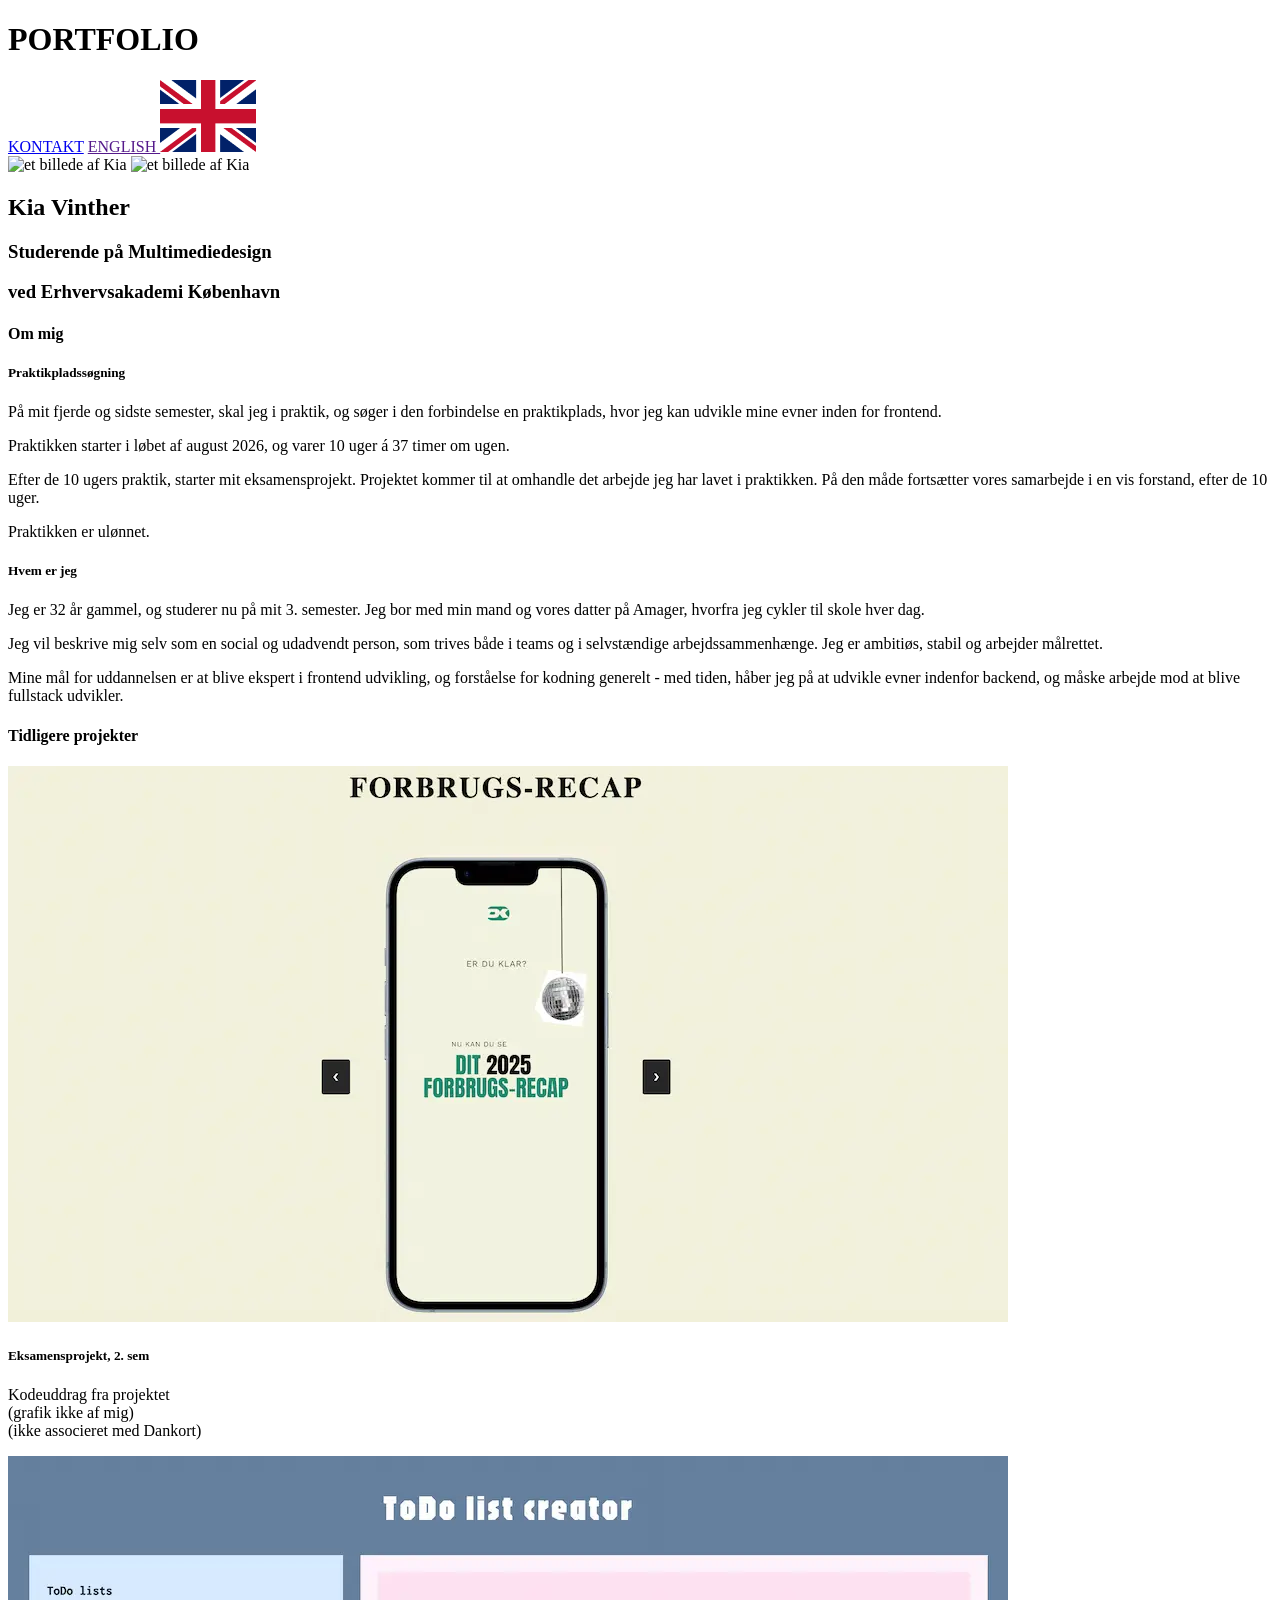
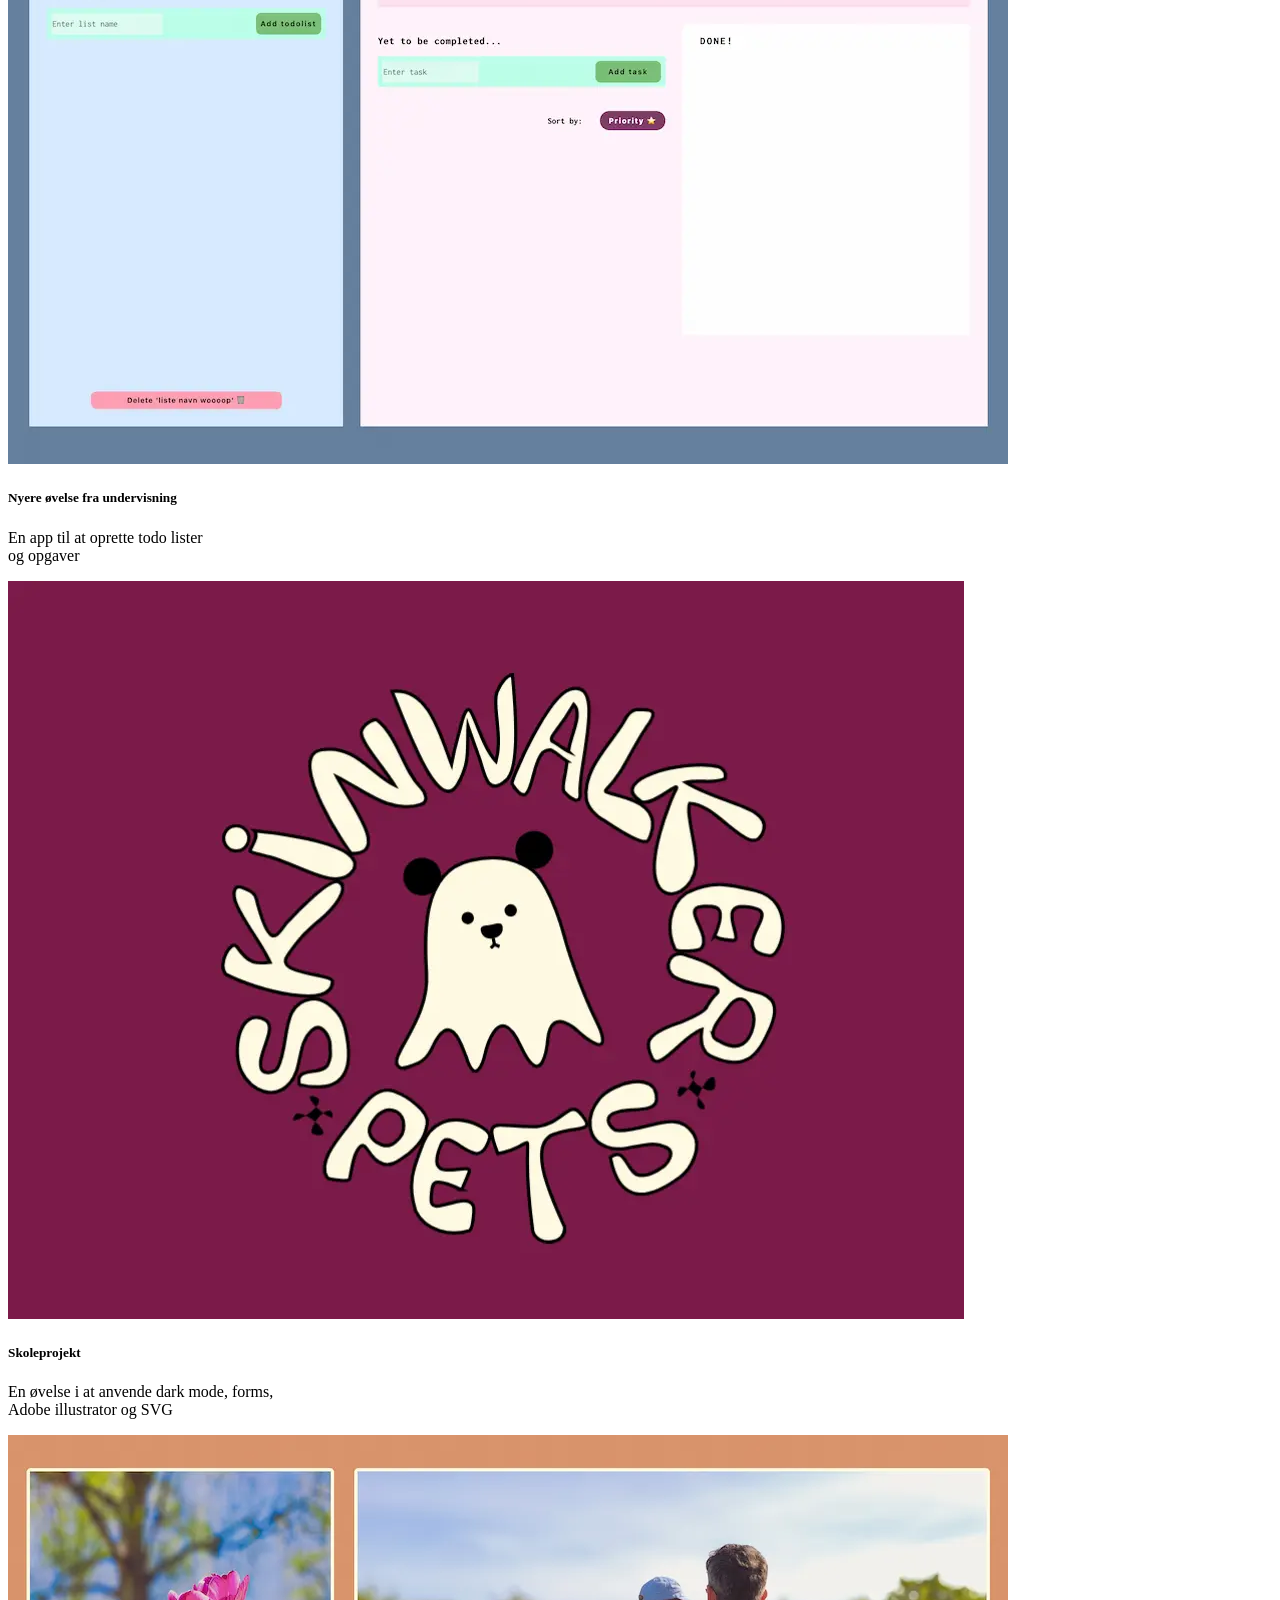
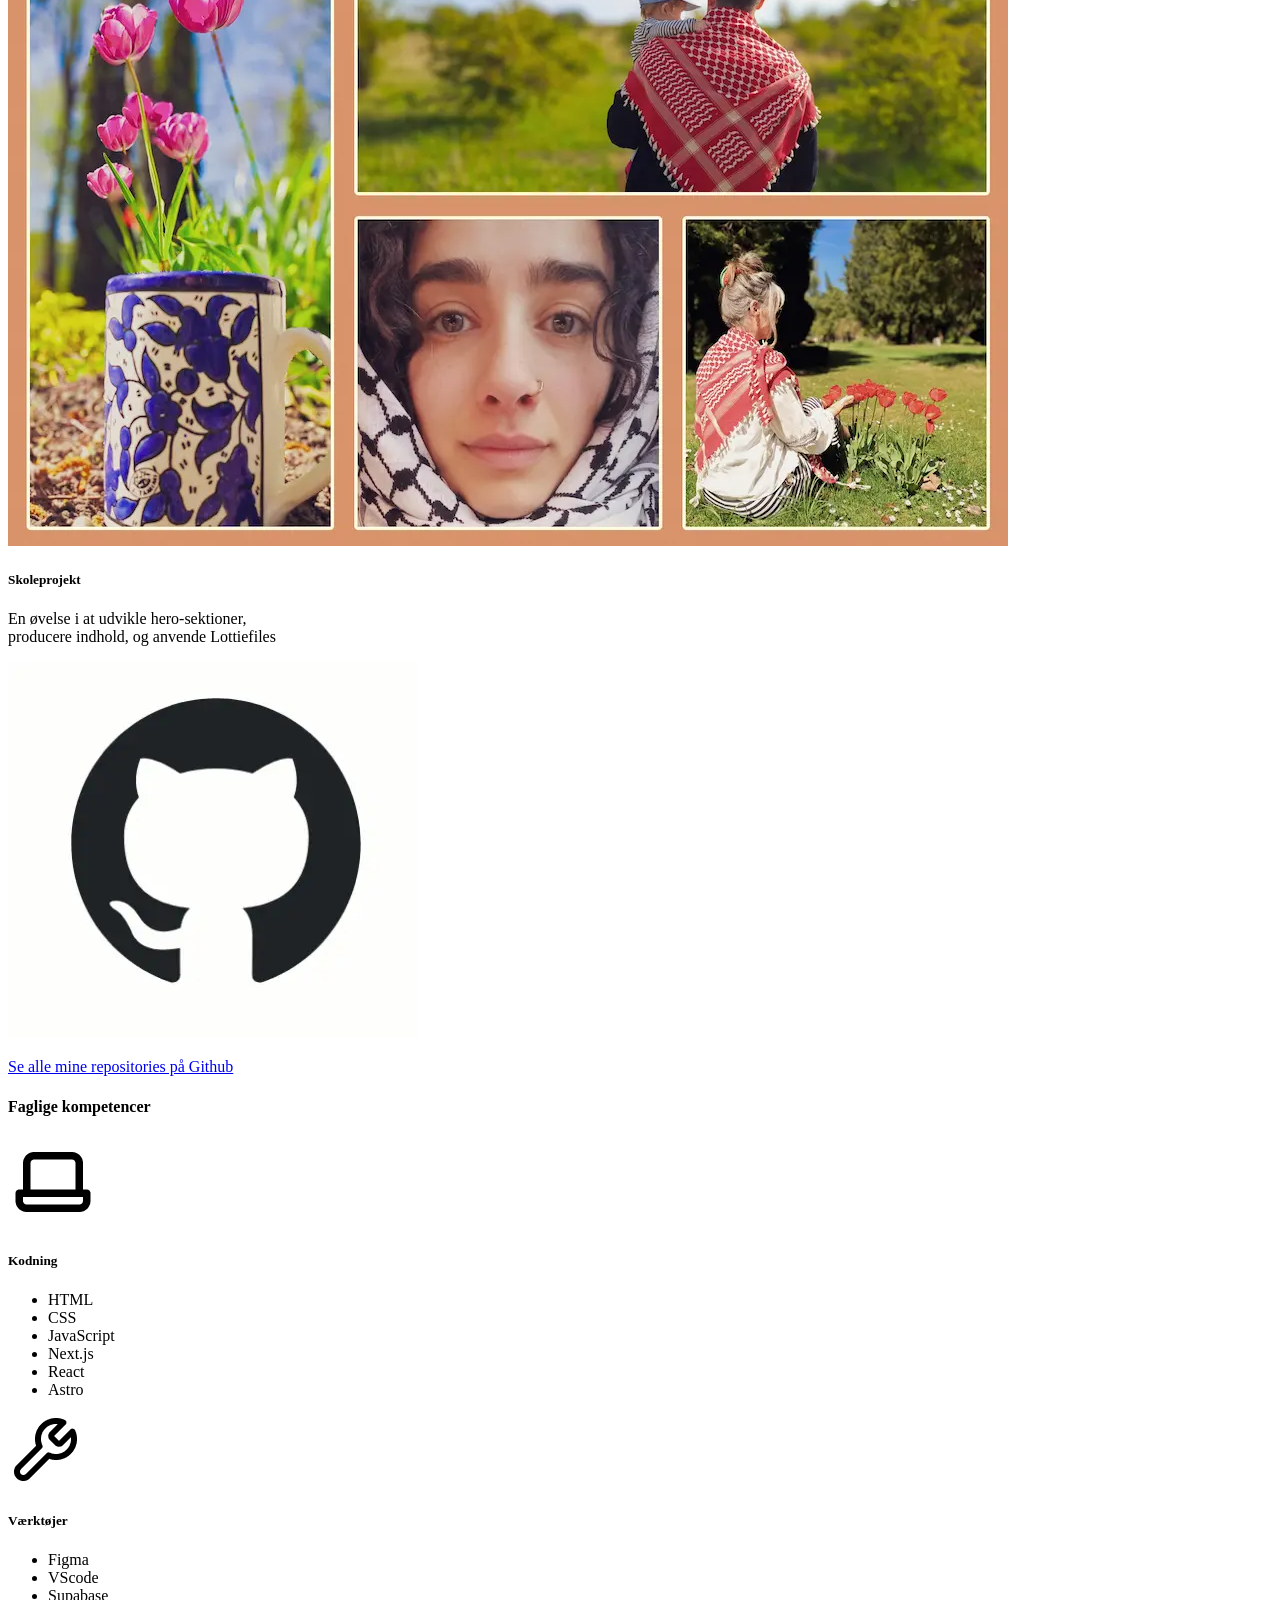
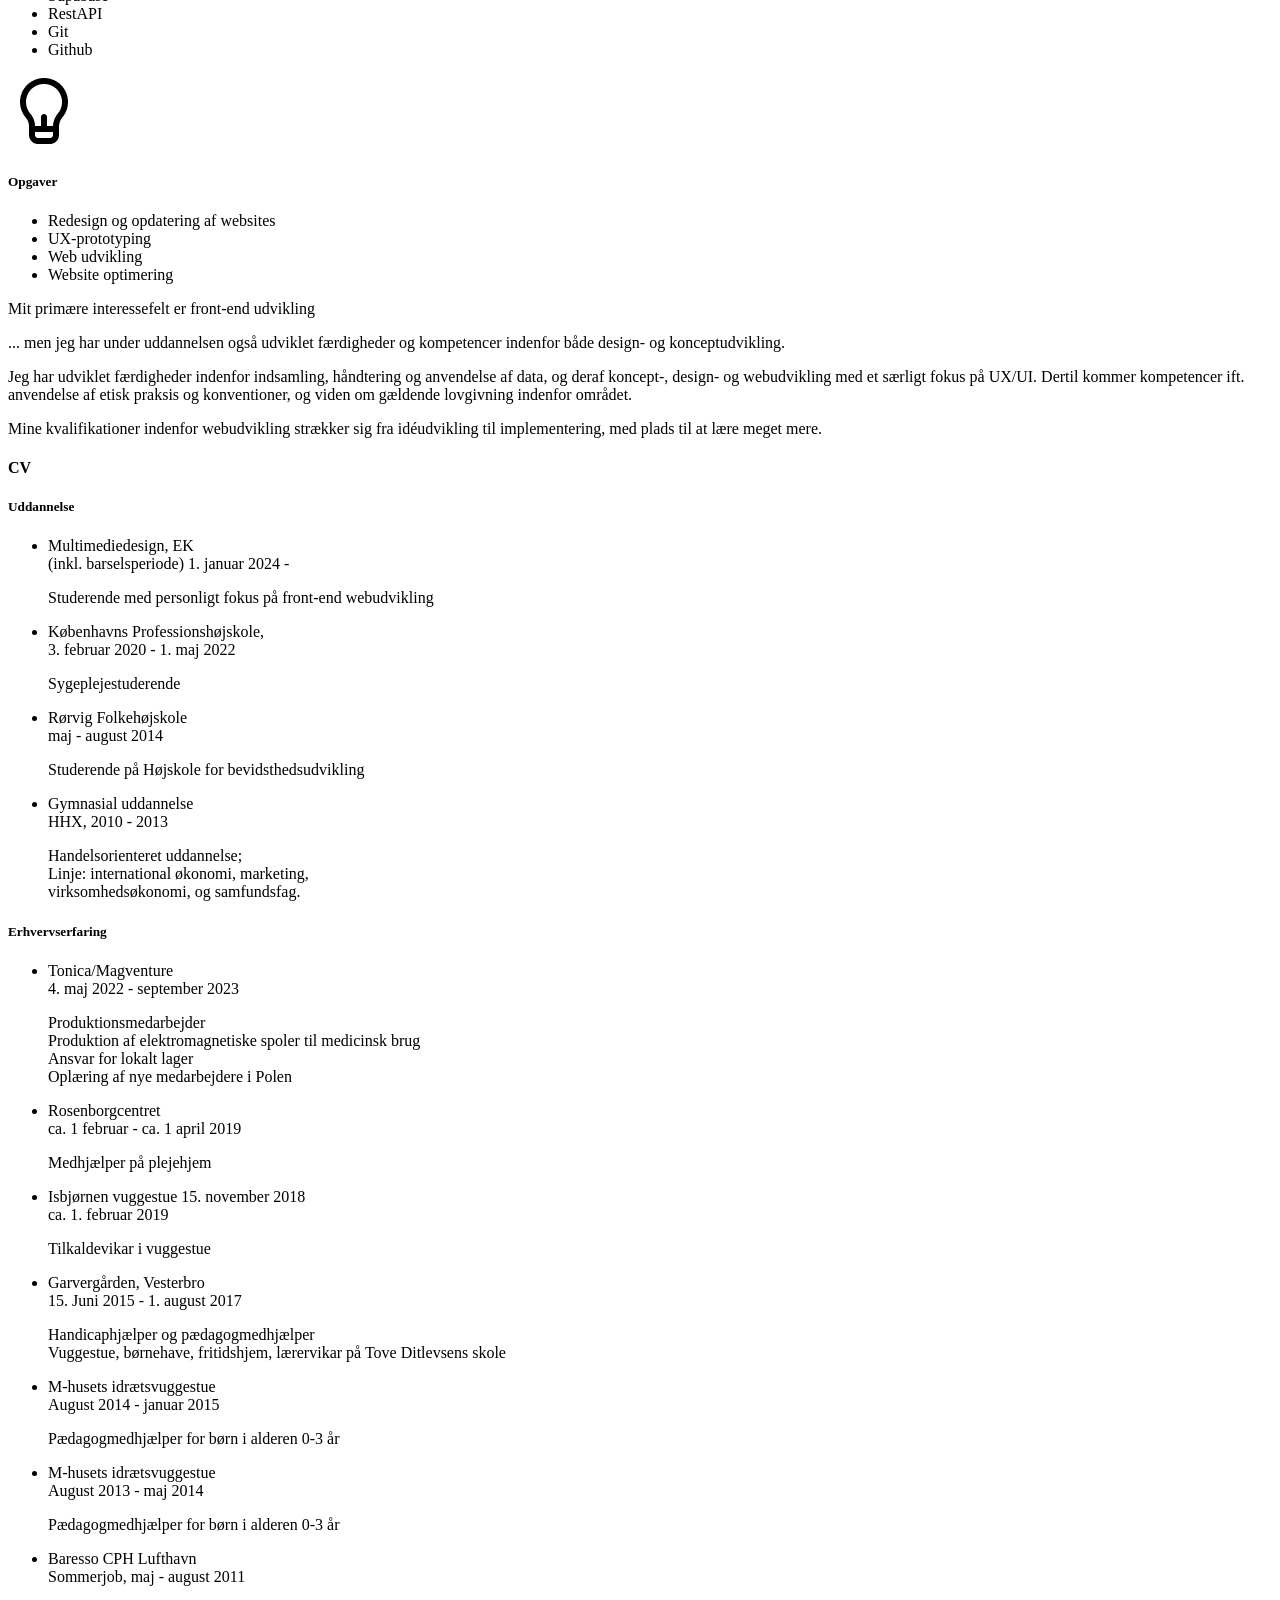
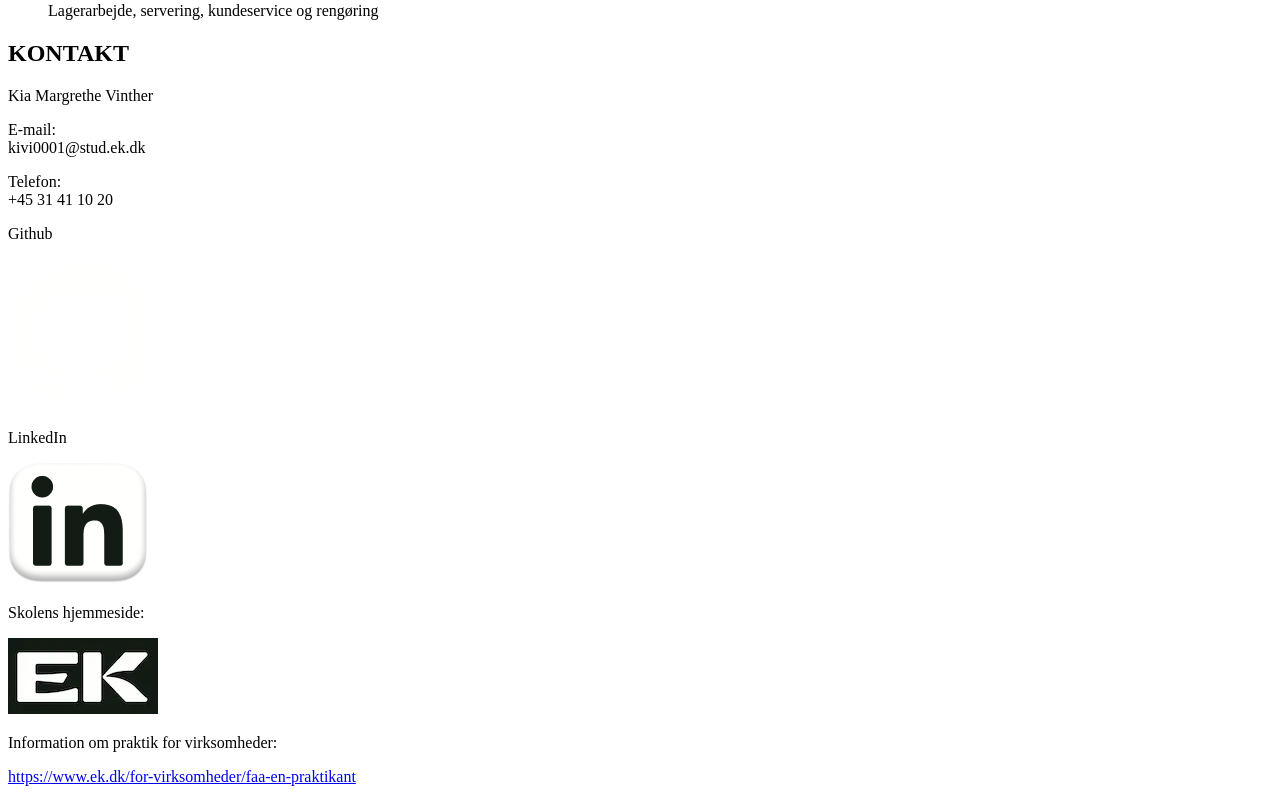
==== index.html @ b14cec34 "fonts and images" ====
<!doctype html>
<html lang="en">
  <head>
    <meta charset="UTF-8" />
    <meta name="viewport" content="width=device-width, initial-scale=1.0" />
    <link rel="stylesheet" href="main.css" />
    <meta name="robots" content="noindex" />
    <title>Portfolio</title>
  </head>
  <body>
    <header>
      <div class="headline-div">
        <h1>PORTFOLIO</h1>
      </div>
      <div class="contact-button-div">
        <a href="footer">KONTAKT</a>
        <a href=""
          >ENGLISH
          <img
            src="imgs/english-flag.png"
            alt="et billede af det britiske flag"
        /></a>
      </div>
    </header>
    <main>
      <section class="hero-section">
        <div class="portrait-imgs">
          <img src="" alt="et billede af Kia" />
          <img src="" alt="et billede af Kia" />
        </div>
        <h2>Kia Vinther</h2>
        <h3 class="first-line">Studerende på Multimediedesign</h3>
        <h3 class="second-line">ved Erhvervsakademi København</h3>
      </section>
      <section class="about-me-section">
        <h4>Om mig</h4>
        <div class="searching-intership-div">
          <h5>Praktikpladssøgning</h5>
          <p>
            På mit fjerde og sidste semester, skal jeg i praktik, og søger i den
            forbindelse en praktikplads, hvor jeg kan udvikle mine evner inden
            for frontend.
          </p>
          <p>
            Praktikken starter i løbet af august 2026, og varer 10 uger á 37
            timer om ugen.
          </p>
          <p>
            Efter de 10 ugers praktik, starter mit eksamensprojekt. Projektet
            kommer til at omhandle det arbejde jeg har lavet i praktikken. På
            den måde fortsætter vores samarbejde i en vis forstand, efter de 10
            uger.
          </p>
          <p>Praktikken er ulønnet.</p>
        </div>
        <div class="who-am-i-div">
          <h5>Hvem er jeg</h5>
          <p>
            Jeg er 32 år gammel, og studerer nu på mit 3. semester. Jeg bor med
            min mand og vores datter på Amager, hvorfra jeg cykler til skole
            hver dag.
          </p>
          <p>
            Jeg vil beskrive mig selv som en social og udadvendt person, som
            trives både i teams og i selvstændige arbejdssammenhænge. Jeg er
            ambitiøs, stabil og arbejder målrettet.
          </p>
          <p>
            Mine mål for uddannelsen er at blive ekspert i frontend udvikling,
            og forståelse for kodning generelt - med tiden, håber jeg på at
            udvikle evner indenfor backend, og måske arbejde mod at blive
            fullstack udvikler.
          </p>
        </div>
      </section>
      <section class="previous-work-section">
        <h4>Tidligere projekter</h4>
        <div>
          <a href="https://codepen.io/kimahivi/details/RNGwWvV">
            <img
              src="imgs/recap.webp"
              alt="et billede fra et udsnit af hjemmeside/projekt, som forestiller en telefon med grafisk indhold i."
            />
          </a>
          <h5>Eksamensprojekt, 2. sem</h5>
          <p>
            Kodeuddrag fra projektet <br />(grafik ikke af mig) <br />(ikke
            associeret med Dankort)
          </p>
        </div>
        <div>
          <a href="https://kivi0001.github.io/todo_app_kia/">
            <img
              src="imgs/todo.webp"
              alt="et billede fra et udsnit af hjemmeside/projekt, af en todoliste app."
            />
          </a>
          <h5>Nyere øvelse fra undervisning</h5>
          <p>En app til at oprette todo lister <br />og opgaver</p>
        </div>
        <div>
          <a href="https://zingy-selkie-bb1a97.netlify.app/">
            <img
              src="imgs/skinwalker.webp"
              alt="et billede fra et udsnit af hjemmeside/projekt, af et logo med et spøgelse, og teksten: skinwalker pets."
            />
          </a>
          <h5>Skoleprojekt</h5>
          <p>
            En øvelse i at anvende dark mode, forms, <br />Adobe illustrator og
            SVG
          </p>
        </div>
        <div>
          <a href="https://joyful-beijinho-b82fd0.netlify.app/">
            <img
              src="imgs/palestine.webp"
              alt="et billede fra et udsnit af hjemmeside/projekt, som forestiller fire forskellige billeder af mennesker og natur."
            />
          </a>
          <h5>Skoleprojekt</h5>
          <p>
            En øvelse i at udvikle hero-sektioner, <br />producere indhold, og
            anvende Lottiefiles
          </p>
        </div>
        <div class="view-github-div">
          <a href="https://github.com/kivi0001?tab=repositories">
            <img src="imgs/github-for-light-bg.webp" alt="github logo" />
          </a>
          <a href="https://github.com/kivi0001?tab=repositories">
            <p>Se alle mine repositories på Github</p>
          </a>
        </div>
      </section>
      <section class="professional-skills-section">
        <h4>Faglige kompetencer</h4>
        <div class="competencies-div">
          <div class="coding-div">
            <div class="prof-skills-headlines-divs">
              <img
                src="imgs/laptop.png"
                alt="et ikon som forestiller en bærbar computer."
              />
              <h5>Kodning</h5>
            </div>
            <ul class="coding-ul">
              <li>HTML</li>
              <li>CSS</li>
              <li>JavaScript</li>
              <li>Next.js</li>
              <li>React</li>
              <li>Astro</li>
            </ul>
          </div>
          <div class="tools-div">
            <div class="prof-skills-headlines-divs">
              <img
                src="imgs/tool.png"
                alt="et ikon som forestiller en svensknøgle."
              />
              <h5>Værktøjer</h5>
            </div>
            <ul class="tools-ul">
              <li>Figma</li>
              <li>VScode</li>
              <li>Supabase</li>
              <li>RestAPI</li>
              <li>Git</li>
              <li>Github</li>
            </ul>
          </div>
          <div class="tasks-div">
            <div class="prof-skills-headlines-divs">
              <img
                src="imgs/tasks_lightbulb.png"
                alt="et ikon som forestiller en elpære."
              />
              <h5>Opgaver</h5>
            </div>
            <ul class="tasks-ul">
              <li>Redesign og opdatering af websites</li>
              <li>UX-prototyping</li>
              <li>Web udvikling</li>
              <li>Website optimering</li>
            </ul>
          </div>
        </div>
        <div class="my-field-of-interest-div">
          <p class="first-line-p">
            Mit primære interessefelt er front-end udvikling
          </p>
          <p>
            ... men jeg har under uddannelsen også udviklet færdigheder og
            kompetencer indenfor både design- og konceptudvikling.
          </p>
          <p>
            Jeg har udviklet færdigheder indenfor indsamling, håndtering og
            anvendelse af data, og deraf koncept-, design- og webudvikling med
            et særligt fokus på UX/UI. Dertil kommer kompetencer ift. anvendelse
            af etisk praksis og konventioner, og viden om gældende lovgivning
            indenfor området.
          </p>
          <p>
            Mine kvalifikationer indenfor webudvikling strækker sig fra
            idéudvikling til implementering, med plads til at lære meget mere.
          </p>
        </div>
      </section>
      <section class="resume-section">
        <h4>CV</h4>
        <div class="education-div">
          <h5>Uddannelse</h5>
          <ul>
            <li>
              <p>
                Multimediedesign, EK <br />(inkl. barselsperiode) 1. januar 2024
                -
              </p>
              <p>Studerende med personligt fokus på front-end webudvikling</p>
            </li>
            <li>
              <p>
                Københavns Professionshøjskole, <br />3. februar 2020 - 1. maj
                2022
              </p>
              <p>Sygeplejestuderende</p>
            </li>
            <li>
              <p>Rørvig Folkehøjskole <br />maj - august 2014</p>
              <p>Studerende på Højskole for bevidsthedsudvikling</p>
            </li>
            <li>
              <p>Gymnasial uddannelse <br />HHX, 2010 - 2013</p>
              <p>
                Handelsorienteret uddannelse; <br />Linje: international
                økonomi, marketing, <br />virksomhedsøkonomi, og samfundsfag.
              </p>
            </li>
          </ul>
        </div>
        <div class="work-experience-div">
          <h5>Erhvervserfaring</h5>
          <ul>
            <li>
              <p>Tonica/Magventure <br />4. maj 2022 - september 2023</p>
              <p>
                Produktionsmedarbejder <br />Produktion af elektromagnetiske
                spoler til medicinsk brug <br />Ansvar for lokalt lager
                <br />Oplæring af nye medarbejdere i Polen
              </p>
            </li>
            <li>
              <p>Rosenborgcentret <br />ca. 1 februar - ca. 1 april 2019</p>
              <p>Medhjælper på plejehjem</p>
            </li>
            <li>
              <p>
                Isbjørnen vuggestue 15. november 2018 <br />ca. 1. februar 2019
              </p>
              <p>Tilkaldevikar i vuggestue</p>
            </li>
            <li>
              <p>
                Garvergården, Vesterbro <br />15. Juni 2015 - 1. august 2017
              </p>
              <p>
                Handicaphjælper og pædagogmedhjælper <br />Vuggestue, børnehave,
                fritidshjem, lærervikar på Tove Ditlevsens skole
              </p>
            </li>
            <li>
              <p>M-husets idrætsvuggestue <br />August 2014 - januar 2015</p>
              <p>Pædagogmedhjælper for børn i alderen 0-3 år</p>
            </li>
            <li>
              <p>M-husets idrætsvuggestue <br />August 2013 - maj 2014</p>
              <p>Pædagogmedhjælper for børn i alderen 0-3 år</p>
            </li>
            <li>
              <p>Baresso CPH Lufthavn <br />Sommerjob, maj - august 2011</p>
              <p>Lagerarbejde, servering, kundeservice og rengøring</p>
            </li>
          </ul>
        </div>
      </section>
    </main>
    <footer>
      <section class="footer-contact-section">
        <h1>KONTAKT</h1>
        <div class="personal-contact-info-div">
          <p>Kia Margrethe Vinther</p>
          <p>E-mail: <br />kivi0001@stud.ek.dk</p>
          <p>Telefon: <br />+45 31 41 10 20</p>
        </div>
        <div class="links-git-linkedin-div">
          <div class="github-footer-div">
            <p>Github</p>
            <a href="https://github.com/kivi0001?tab=repositories">
              <img src="imgs/github-for-dark-bg.png" alt="Et github ikon." />
            </a>
          </div>
          <div class="linkedin-footer-div">
            <p>LinkedIn</p>
            <a href="https://www.linkedin.com/in/kia-vinther-4b3834bb/">
              <img src="imgs/linked-in-icon.png" alt="Et linkedin ikon." />
            </a>
          </div>
        </div>
      </section>
      <div class="school-info-div">
        <div class="school-website-div">
          <p>Skolens hjemmeside:</p>
          <a href="https://www.ek.dk/">
            <img
              src="imgs/ek-logo.webp"
              alt="et logo fra Københavns Erhvervsakademi."
            />
          </a>
        </div>
        <div class="internship-link-div">
          <p>Information om praktik for virksomheder:</p>
          <a href="https://www.ek.dk/for-virksomheder/faa-en-praktikant"
            >https://www.ek.dk/for-virksomheder/faa-en-praktikant</a
          >
        </div>
      </div>
    </footer>
  </body>
</html>
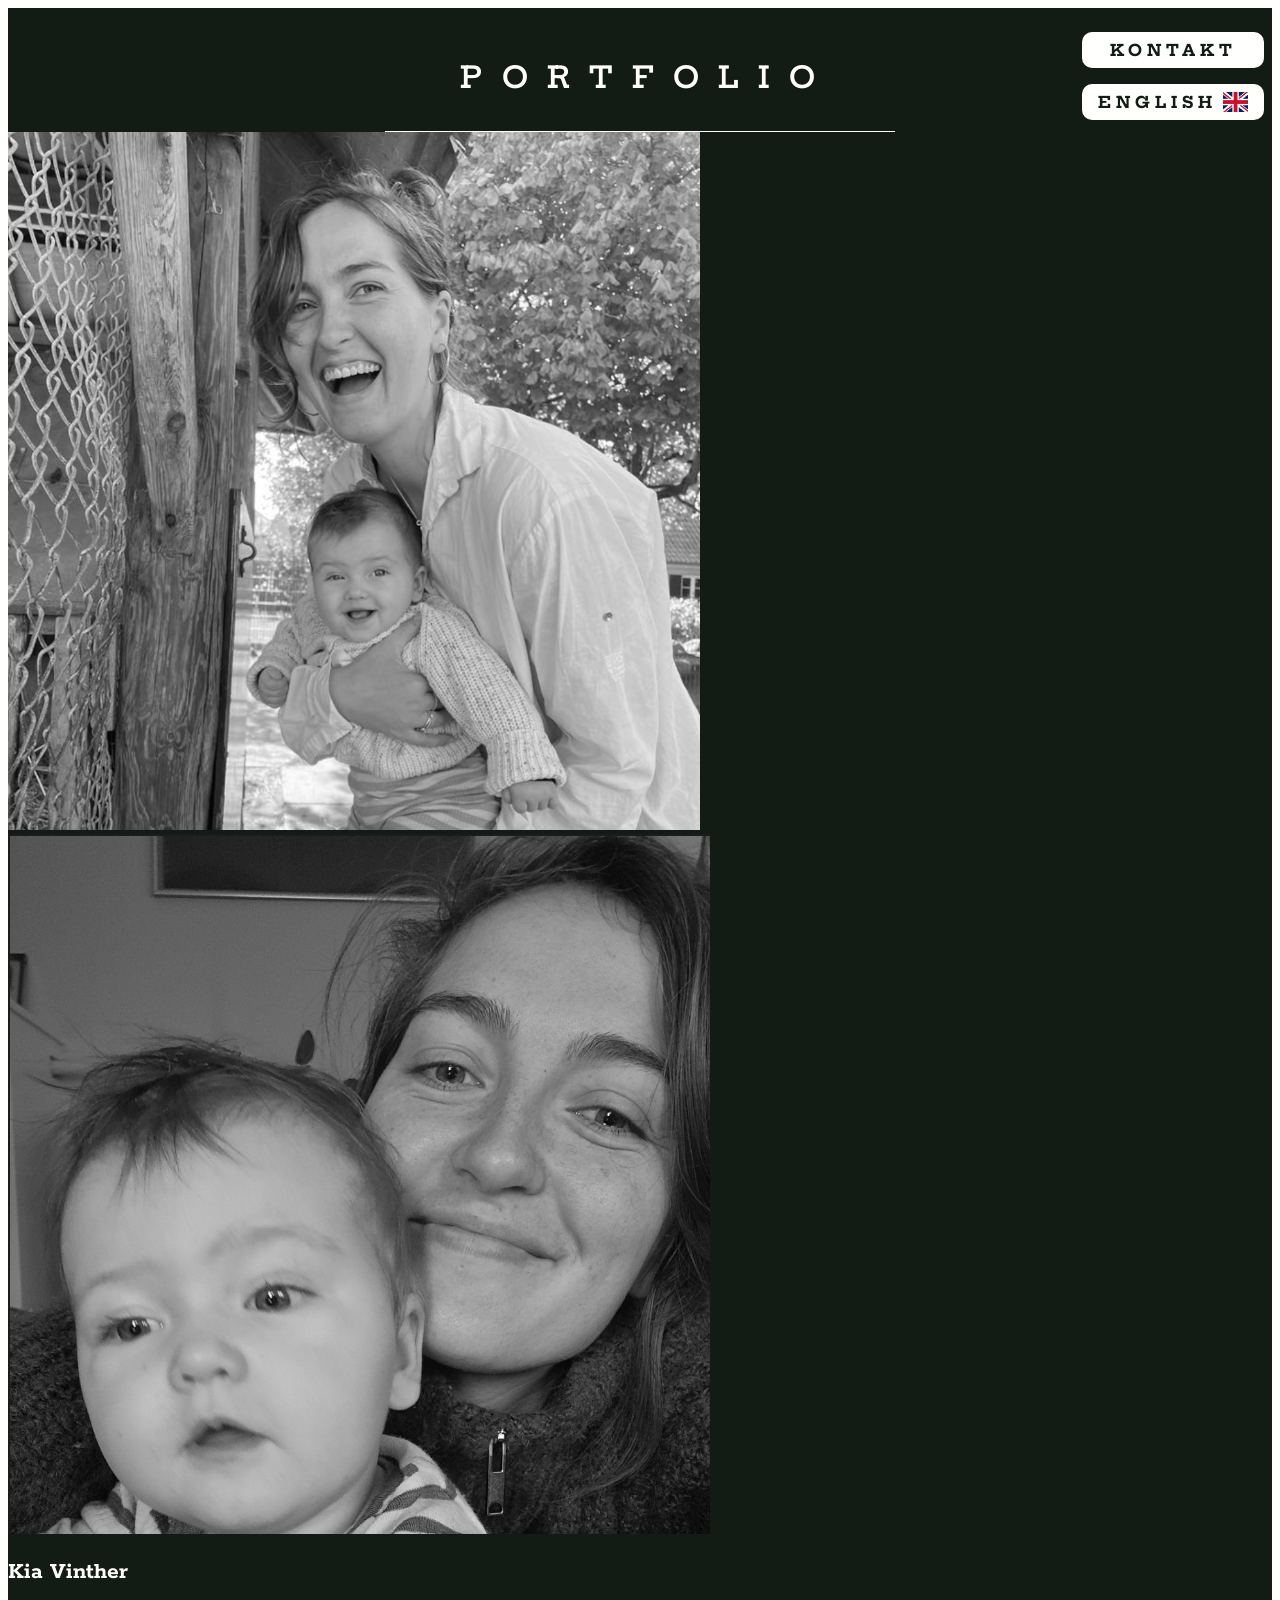
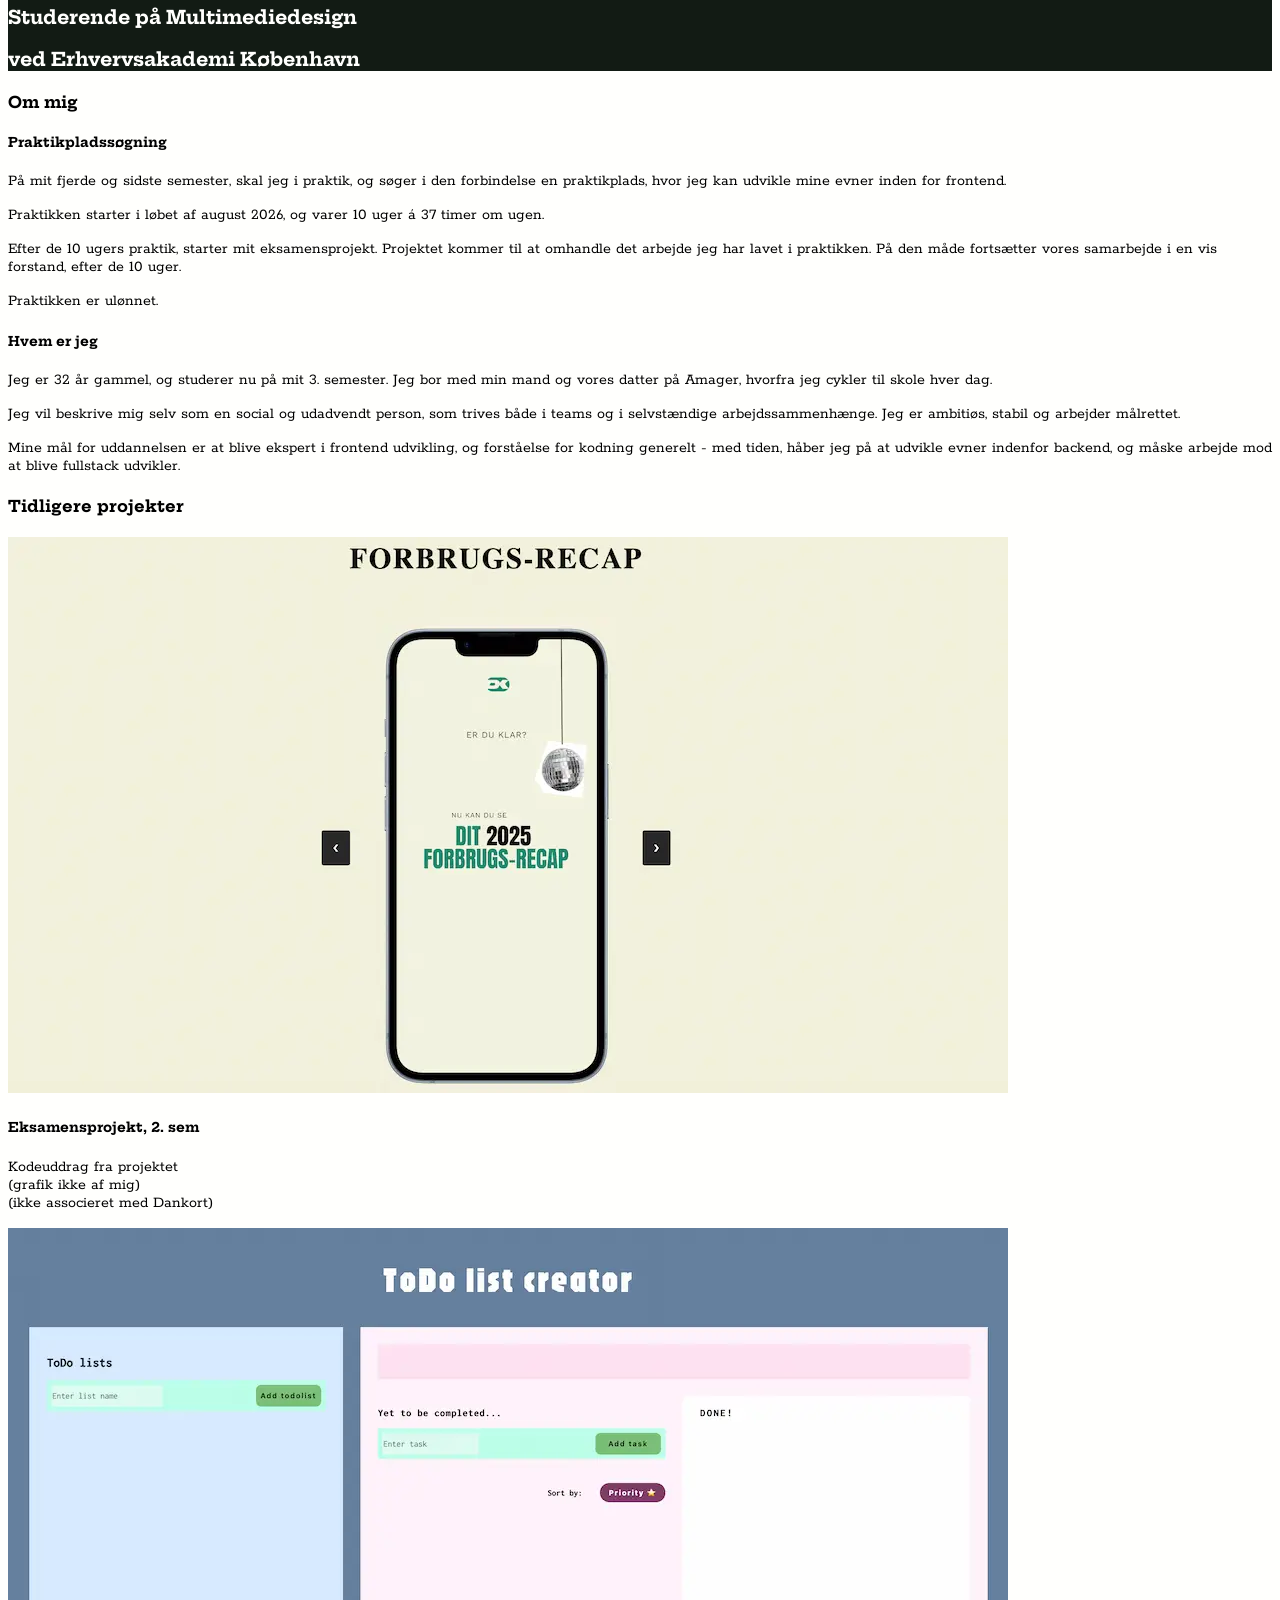
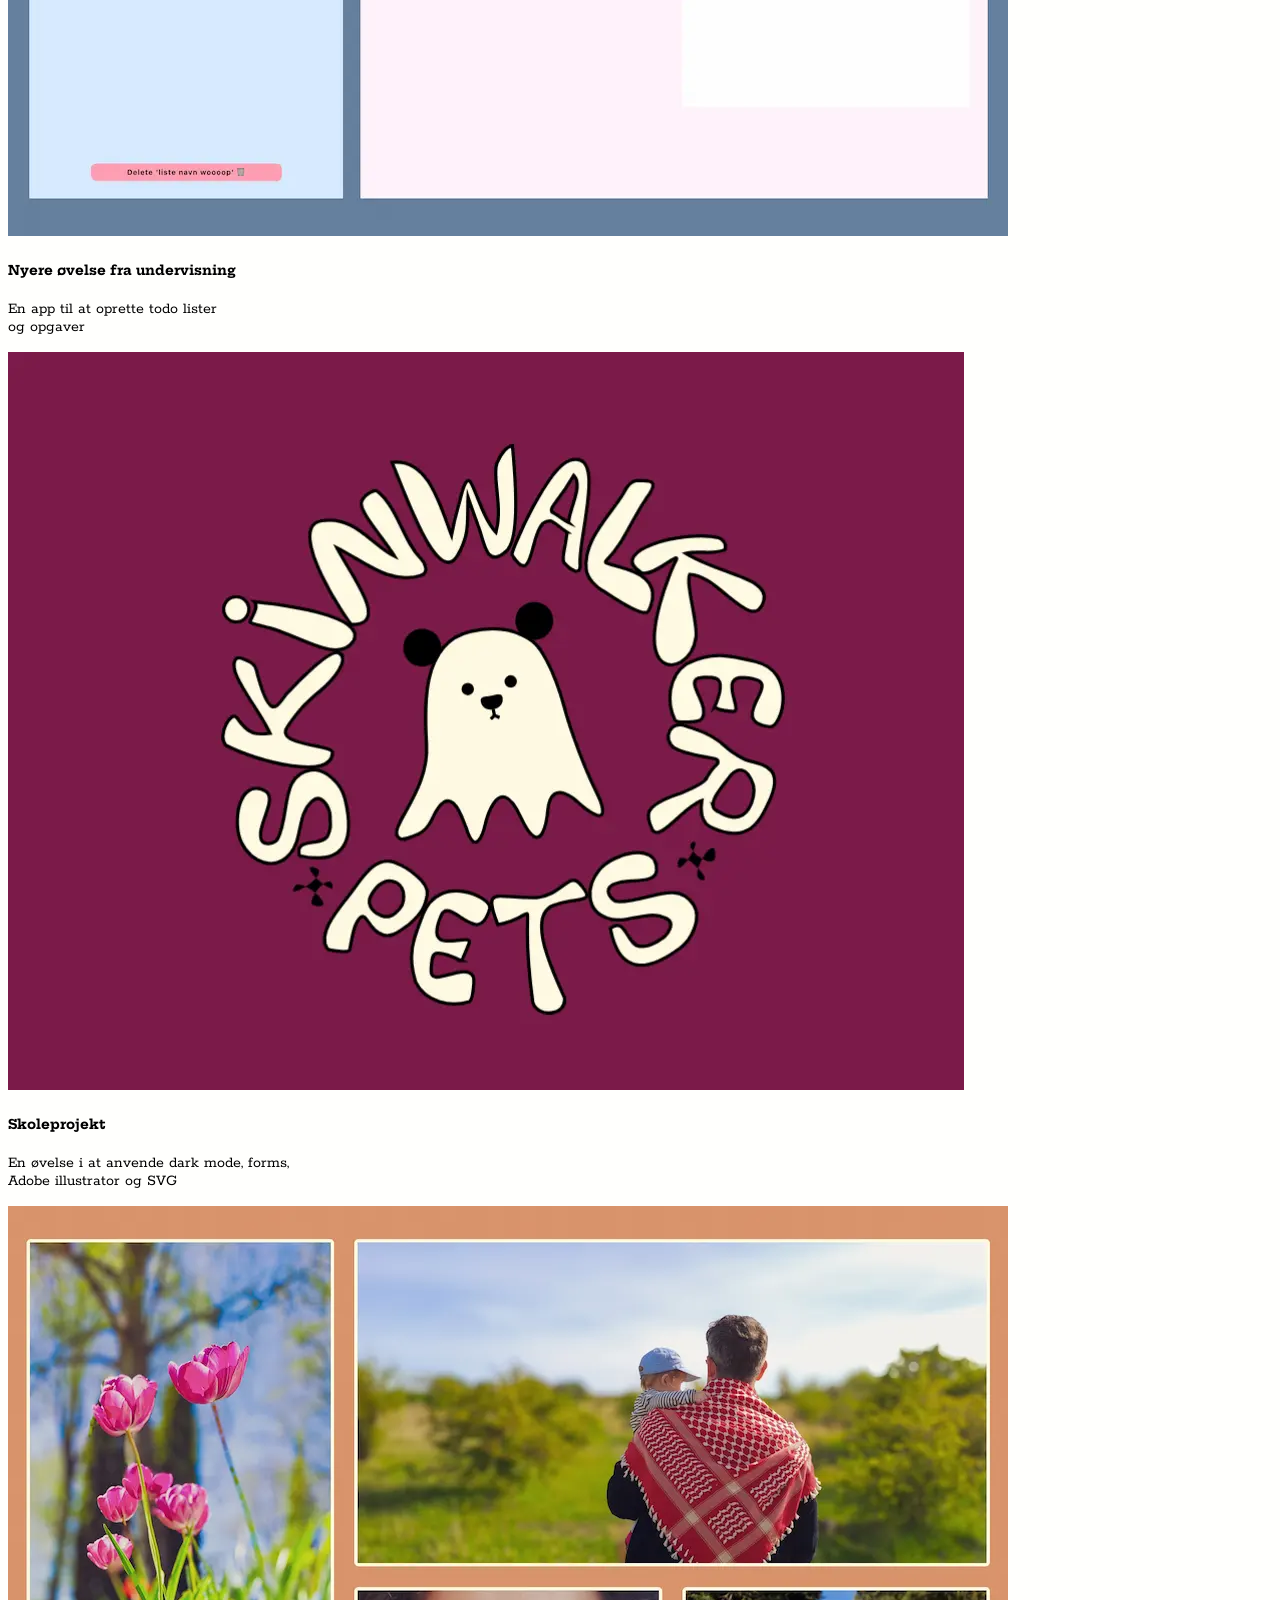
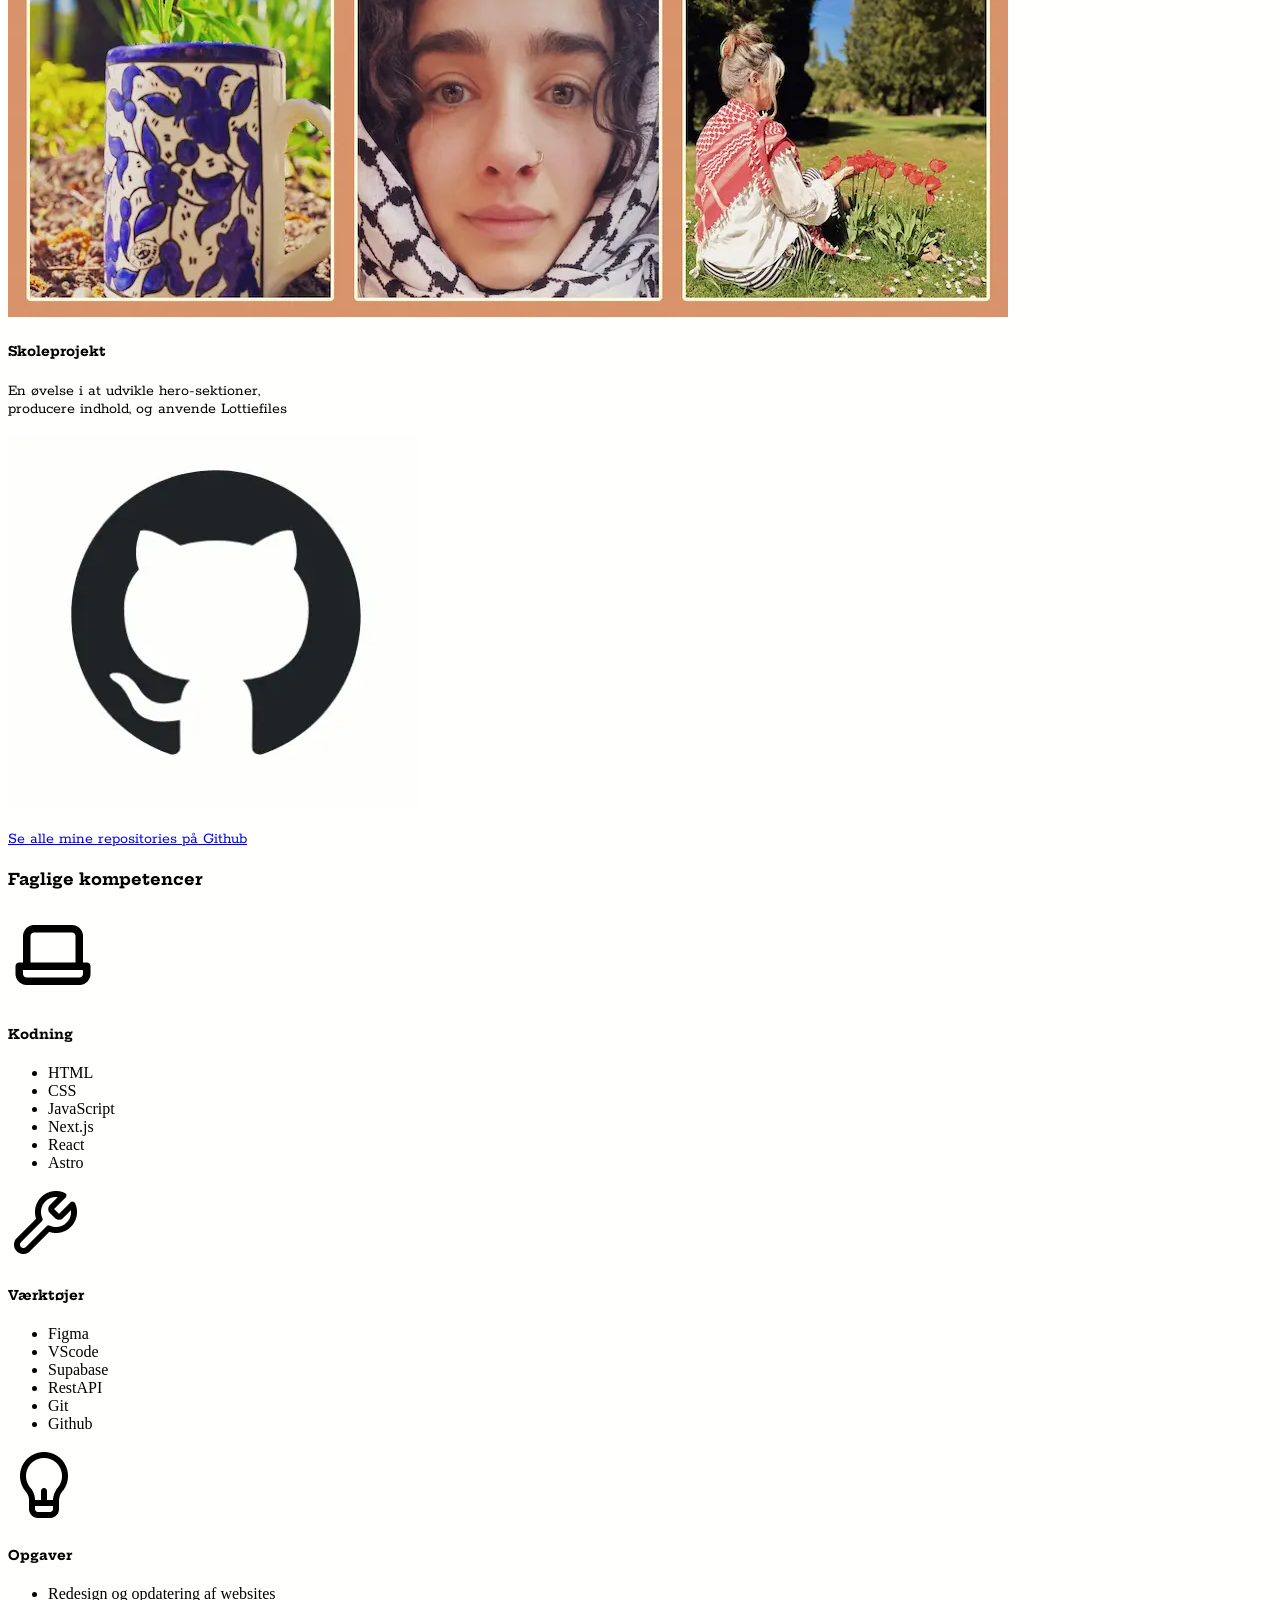
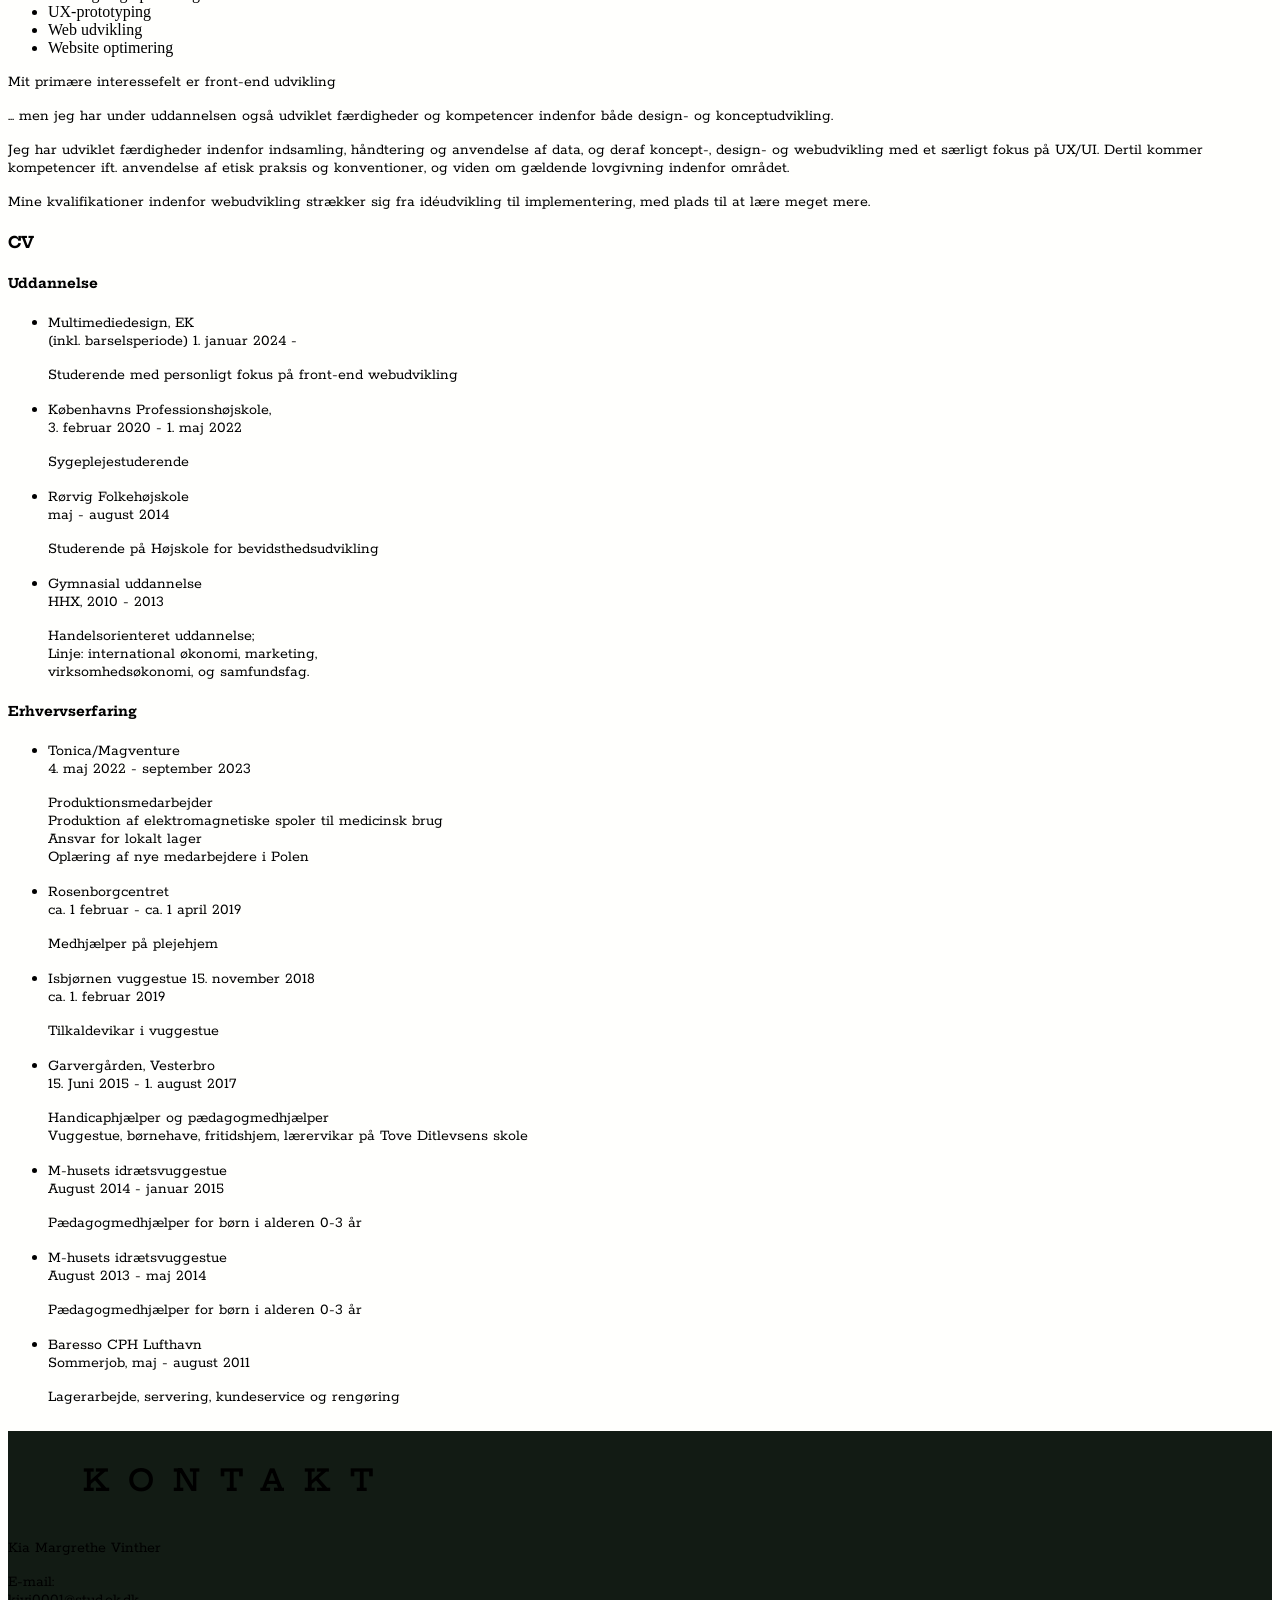
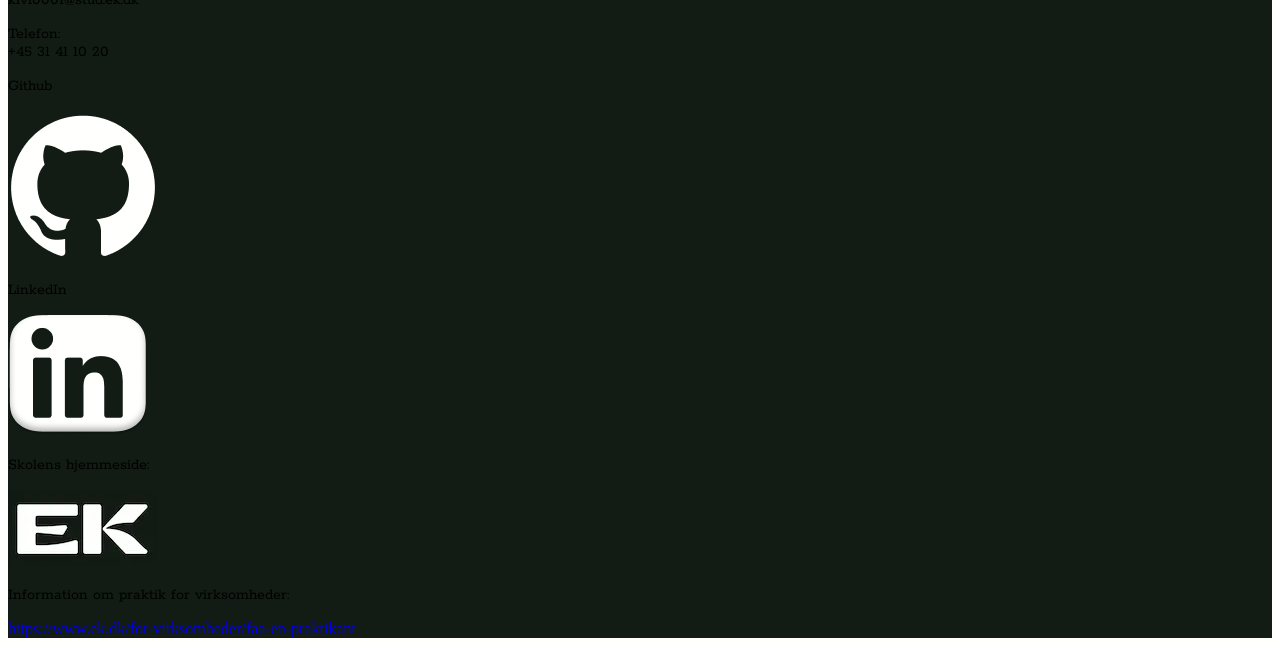
==== commit 9ecea7f4: "header styling" ====
--- a/index.html
+++ b/index.html
@@ -14,7 +14,7 @@
       </div>
       <div class="contact-button-div">
         <a href="footer">KONTAKT</a>
-        <a href=""
+        <a class="flag-btn" href=""
           >ENGLISH
           <img
             src="imgs/english-flag.png"
@@ -25,8 +25,8 @@
     <main>
       <section class="hero-section">
         <div class="portrait-imgs">
-          <img src="" alt="et billede af Kia" />
-          <img src="" alt="et billede af Kia" />
+          <img src="imgs/placeholder1.png" alt="et billede af Kia" />
+          <img src="imgs/placeholder2.png" alt="et billede af Kia" />
         </div>
         <h2>Kia Vinther</h2>
         <h3 class="first-line">Studerende på Multimediedesign</h3>
--- a/main.css
+++ b/main.css
@@ -0,0 +1,101 @@
+@font-face {
+    font-family: 'rokkitt';
+    src: url(fonts/Rokkitt/Rokkitt-VariableFont_wght.ttf);
+}
+
+@font-face {
+    font-family: 'hepta';
+    src: url(fonts/Hepta_Slab/HeptaSlab-VariableFont_wght.ttf);
+}
+
+body{
+    background-color: #fffffd;
+}
+
+/* HEADER */
+
+header{
+    background-color: #121B14;
+    color: #fffffd;
+    display: grid;
+    grid-template-columns: 1fr 1fr 1fr;
+}
+
+.headline-div{
+    grid-column: 2;
+    text-align: center;
+    border-bottom: 1.5px solid #fffffd;
+}
+
+.contact-button-div{
+    margin-top: 1em;
+    display: flex;
+    flex-direction: column;
+    align-items: end;
+}
+
+.contact-button-div a{
+    background-color: #fffffd;
+    color: #121B14;
+    padding: 0.5em 1em;
+    margin: 0.5em;
+    width: 150px;
+    text-decoration: none;
+    font-weight: 600;
+    letter-spacing: 5px;
+    font-family: hepta;
+    font-weight: bold;
+    text-align: center;
+    border-radius: 10px;
+}
+
+.contact-button-div a:hover{
+    background-color: #121B14;
+    color: #fffffd;
+    border: 1.5px solid #fffffd;
+    cursor: pointer;
+}
+
+.flag-btn{
+    display: flex;
+    justify-content: space-between;
+}
+
+.flag-btn img{
+    width: 25px;
+}
+
+/* MAIN */
+
+main{
+    
+}
+
+.hero-section{
+    background-color: #121B14;
+    color: #fffffd;
+}
+
+h1{
+    padding: 1em 2em 0.5em 2.5em;
+    letter-spacing: 20px;
+    font-size: 30px;
+    font-weight: 600;
+}
+
+h2,
+p{
+    font-family: rokkitt;
+}
+
+h1,
+h3,
+h4,
+h5{
+    font-family: hepta;
+}
+
+
+footer{
+    background-color: #121B14;
+}
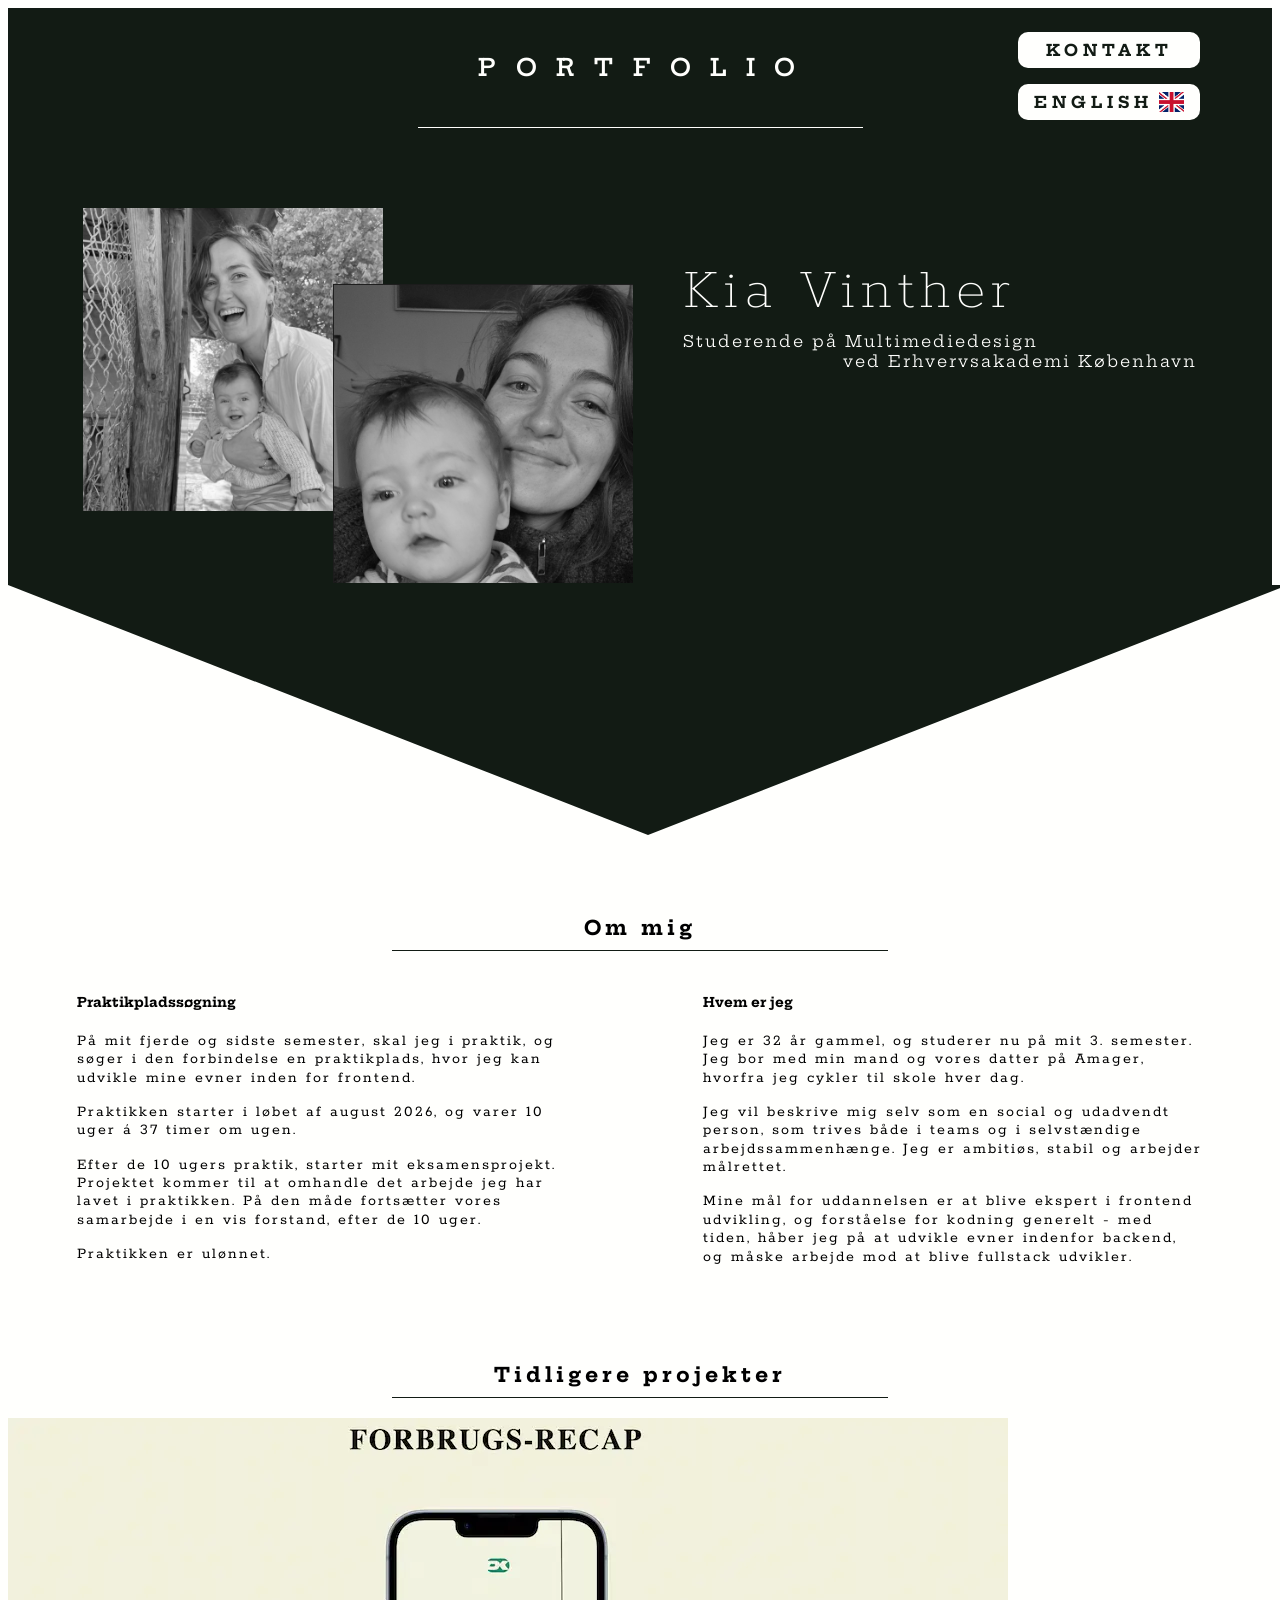
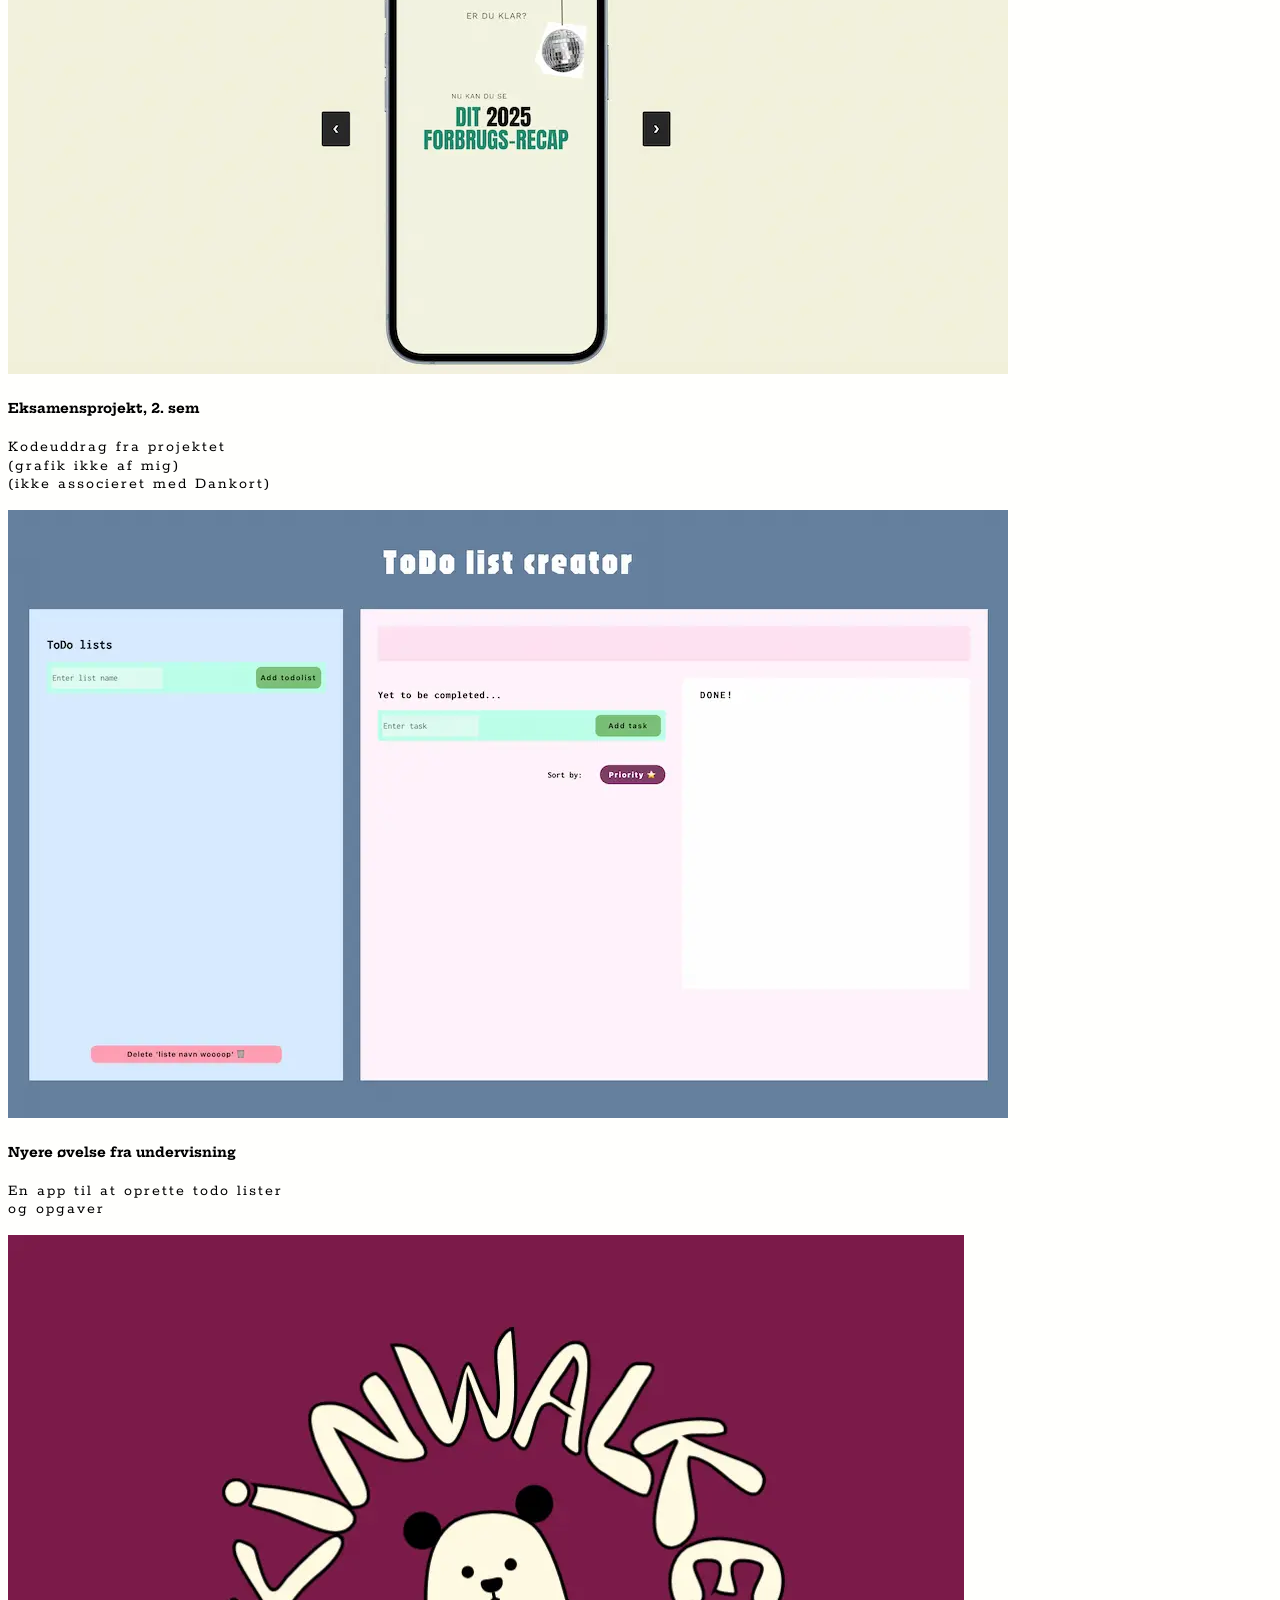
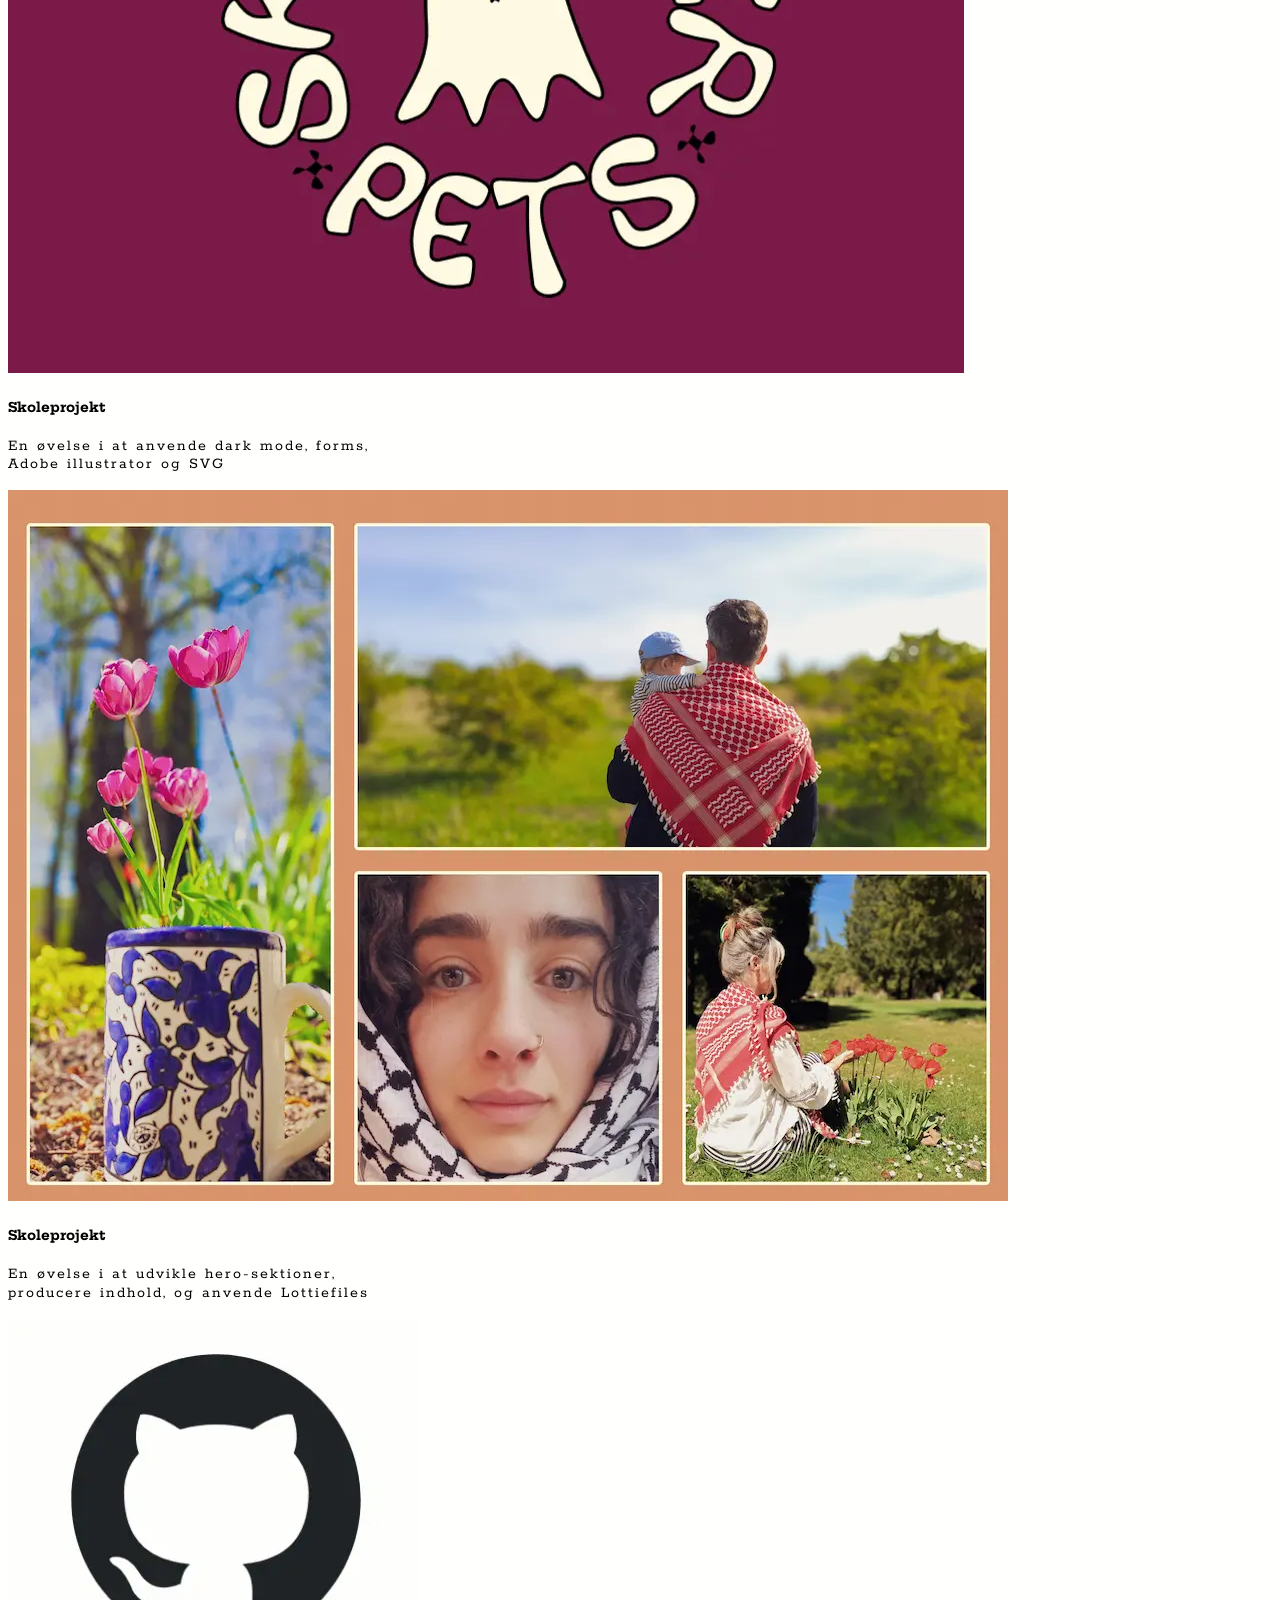
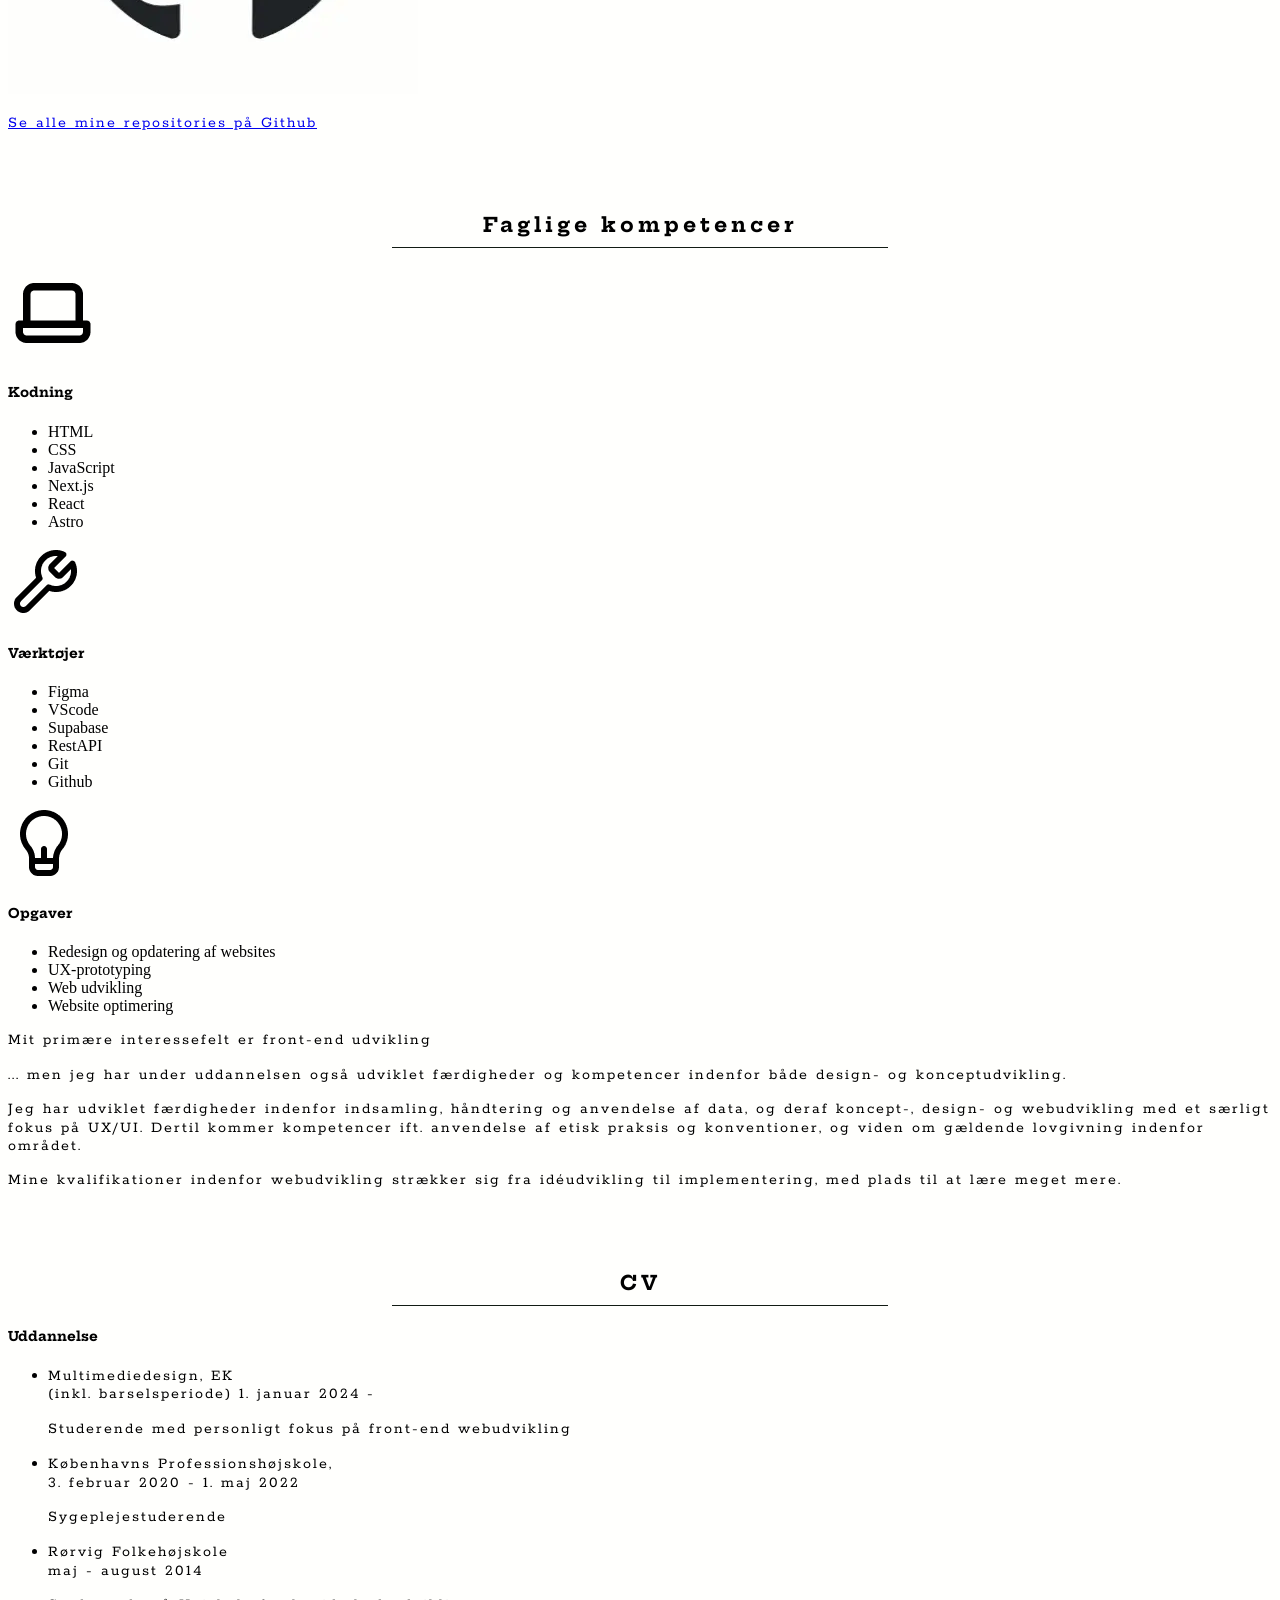
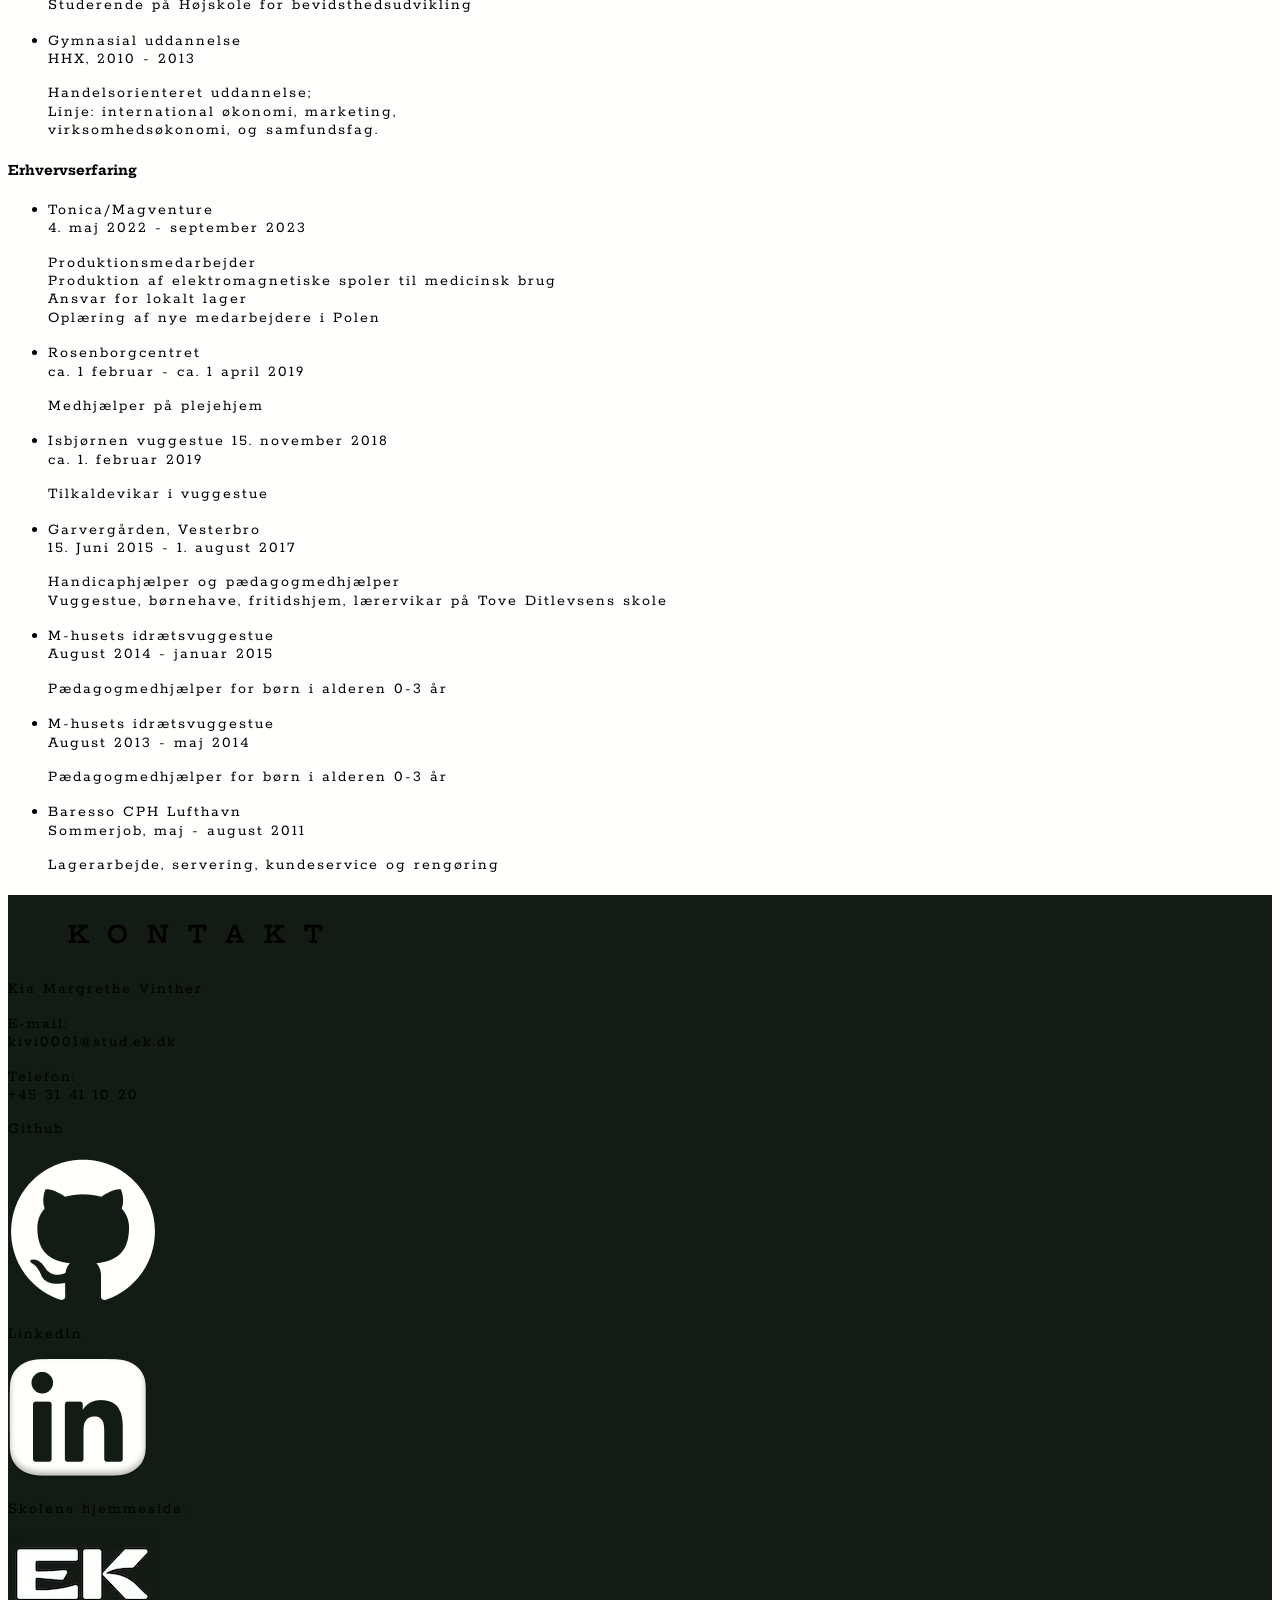
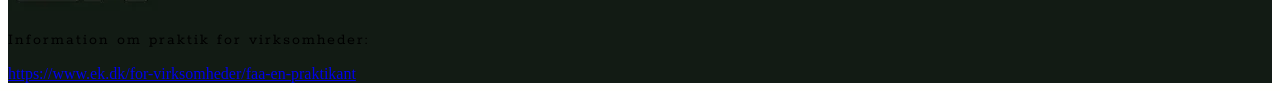
==== commit ef4be8d3: "styling and responsiveness" ====
--- a/index.html
+++ b/index.html
@@ -9,68 +9,83 @@
   </head>
   <body>
     <header>
-      <div class="headline-div">
-        <h1>PORTFOLIO</h1>
-      </div>
-      <div class="contact-button-div">
-        <a href="footer">KONTAKT</a>
-        <a class="flag-btn" href=""
-          >ENGLISH
+      <section class="header-section">
+        <div class="headline-div">
+          <h1>PORTFOLIO</h1>
+        </div>
+        <div class="contact-button-div">
+          <a href="#footer" target="_self">KONTAKT</a>
+          <a class="flag-btn" href=""
+            >ENGLISH
+            <img
+              src="imgs/english-flag.png"
+              alt="et billede af det britiske flag"
+          /></a>
+        </div>
+      </section>
+      <section class="hero-section">
+        <div class="portrait-imgs">
           <img
-            src="imgs/english-flag.png"
-            alt="et billede af det britiske flag"
-        /></a>
-      </div>
+            class="first-image"
+            src="imgs/placeholder1.png"
+            alt="et billede af Kia"
+          />
+          <img
+            class="second-image"
+            src="imgs/placeholder2.png"
+            alt="et billede af Kia"
+          />
+        </div>
+        <div class="name-present">
+          <h2>Kia Vinther</h2>
+          <h3 class="first-line">Studerende på Multimediedesign</h3>
+          <h3 class="second-line">ved Erhvervsakademi København</h3>
+        </div>
+      </section>
+      <section id="triangle"></section>
     </header>
     <main>
-      <section class="hero-section">
-        <div class="portrait-imgs">
-          <img src="imgs/placeholder1.png" alt="et billede af Kia" />
-          <img src="imgs/placeholder2.png" alt="et billede af Kia" />
-        </div>
-        <h2>Kia Vinther</h2>
-        <h3 class="first-line">Studerende på Multimediedesign</h3>
-        <h3 class="second-line">ved Erhvervsakademi København</h3>
-      </section>
       <section class="about-me-section">
         <h4>Om mig</h4>
-        <div class="searching-intership-div">
-          <h5>Praktikpladssøgning</h5>
-          <p>
-            På mit fjerde og sidste semester, skal jeg i praktik, og søger i den
-            forbindelse en praktikplads, hvor jeg kan udvikle mine evner inden
-            for frontend.
-          </p>
-          <p>
-            Praktikken starter i løbet af august 2026, og varer 10 uger á 37
-            timer om ugen.
-          </p>
-          <p>
-            Efter de 10 ugers praktik, starter mit eksamensprojekt. Projektet
-            kommer til at omhandle det arbejde jeg har lavet i praktikken. På
-            den måde fortsætter vores samarbejde i en vis forstand, efter de 10
-            uger.
-          </p>
-          <p>Praktikken er ulønnet.</p>
-        </div>
-        <div class="who-am-i-div">
-          <h5>Hvem er jeg</h5>
-          <p>
-            Jeg er 32 år gammel, og studerer nu på mit 3. semester. Jeg bor med
-            min mand og vores datter på Amager, hvorfra jeg cykler til skole
-            hver dag.
-          </p>
-          <p>
-            Jeg vil beskrive mig selv som en social og udadvendt person, som
-            trives både i teams og i selvstændige arbejdssammenhænge. Jeg er
-            ambitiøs, stabil og arbejder målrettet.
-          </p>
-          <p>
-            Mine mål for uddannelsen er at blive ekspert i frontend udvikling,
-            og forståelse for kodning generelt - med tiden, håber jeg på at
-            udvikle evner indenfor backend, og måske arbejde mod at blive
-            fullstack udvikler.
-          </p>
+        <div id="about-me-div">
+          <div class="searching-intership-div">
+            <h5>Praktikpladssøgning</h5>
+            <p>
+              På mit fjerde og sidste semester, skal jeg i praktik, og søger i
+              den forbindelse en praktikplads, hvor jeg kan udvikle mine evner
+              inden for frontend.
+            </p>
+            <p>
+              Praktikken starter i løbet af august 2026, og varer 10 uger á 37
+              timer om ugen.
+            </p>
+            <p>
+              Efter de 10 ugers praktik, starter mit eksamensprojekt. Projektet
+              kommer til at omhandle det arbejde jeg har lavet i praktikken. På
+              den måde fortsætter vores samarbejde i en vis forstand, efter de
+              10 uger.
+            </p>
+            <p>Praktikken er ulønnet.</p>
+          </div>
+          <div class="who-am-i-div">
+            <h5>Hvem er jeg</h5>
+            <p>
+              Jeg er 32 år gammel, og studerer nu på mit 3. semester. Jeg bor
+              med min mand og vores datter på Amager, hvorfra jeg cykler til
+              skole hver dag.
+            </p>
+            <p>
+              Jeg vil beskrive mig selv som en social og udadvendt person, som
+              trives både i teams og i selvstændige arbejdssammenhænge. Jeg er
+              ambitiøs, stabil og arbejder målrettet.
+            </p>
+            <p>
+              Mine mål for uddannelsen er at blive ekspert i frontend udvikling,
+              og forståelse for kodning generelt - med tiden, håber jeg på at
+              udvikle evner indenfor backend, og måske arbejde mod at blive
+              fullstack udvikler.
+            </p>
+          </div>
         </div>
       </section>
       <section class="previous-work-section">
@@ -285,7 +300,7 @@
         </div>
       </section>
     </main>
-    <footer>
+    <footer id="footer">
       <section class="footer-contact-section">
         <h1>KONTAKT</h1>
         <div class="personal-contact-info-div">
--- a/main.css
+++ b/main.css
@@ -8,18 +8,55 @@
     src: url(fonts/Hepta_Slab/HeptaSlab-VariableFont_wght.ttf);
 }
 
+/* GENERAL STYLES */
+
 body{
     background-color: #fffffd;
 }
 
+h1{
+    padding: 1em 2em 0.5em 2.5em;
+    letter-spacing: 20px;
+    font-weight: 600;
+}
+
+h2,
+p{
+    font-family: rokkitt;
+}
+
+p{
+    font-size: 16px;
+    line-height: 1.15;
+    letter-spacing: 2px
+}
+
+h1,
+h3,
+h4,
+h5{
+    font-family: hepta;
+}
+
+h4{
+    font-size: 20px;
+    letter-spacing: 4px;
+    text-align: center;
+    margin: 4em 30vw 1em 30vw;
+    border-bottom: 1.5px solid #121B14;
+    padding-bottom: 0.5em;
+}
+
 /* HEADER */
 
-header{
+.header-section{
     background-color: #121B14;
     color: #fffffd;
     display: grid;
     grid-template-columns: 1fr 1fr 1fr;
-}
+        padding: 0em 4em;
+}
+
 
 .headline-div{
     grid-column: 2;
@@ -65,34 +102,137 @@
     width: 25px;
 }
 
+.hero-section{
+    background-color: #121B14;
+    color: #fffffd;
+    display: flex;
+    padding: 0em 4em;
+    justify-content: center;
+    padding-top: 5em;
+}
+
+.portrait-imgs{
+    display: grid;
+    grid-template-columns: repeat(12, 1fr);
+}
+
+.first-image,
+.second-image{
+    max-width: 300px;
+   
+}
+
+.first-image{
+    grid-column: 1 / 7;
+    grid-row: 1 / 5;
+}
+
+.second-image{
+    grid-column: 6 / -1;
+    grid-row: 2 / 6;
+}
+
+.name-present{
+    display: flex;
+    flex-direction: column;
+}
+
+.name-present h2{
+    font-weight: 100;
+    font-size: 60px;
+    letter-spacing: 6px;
+    margin-bottom: 5px;
+}
+
+.first-line,
+.second-line{
+    font-size: 16px;
+    font-weight:normal;
+    letter-spacing: 2px;
+    margin: 0;
+}
+
+.second-line{
+    padding-left: 10em;
+}
+
+#triangle{
+    display: grid;
+    Grid-template-columns: repeat(auto-fit, minmax(400px, 1fr));
+      width: 0;
+      height: 0;
+      border-left: 50vw solid transparent;
+      border-right: 50vw solid transparent;
+      border-top: 250px solid #121B14;
+    
+}
+
+
+@media (max-width: 768px) {
+    .header-section{
+        display: block;
+    }
+
+    .headline-div{
+        padding-top: 1em;
+        margin-bottom: 1em;
+    }
+    h1{
+        font-size: 10px;
+    }
+
+    .second-image{
+        display: none;
+    }
+
+    .first-image{
+        max-width: 250px;
+    }
+
+    .name-present h2{
+        font-size: 32px;
+    }
+
+    .first-line,
+.second-line{
+    font-size: 12px;
+    padding: 0 1em;
+}
+
+.hero-section{
+    flex-direction: column;
+    align-items: center;
+}
+
+    .headline-div{
+        grid-column: 1;
+    }
+
+    .contact-button-div{
+        align-items: center;
+    }
+
+    #about-me-div{
+        gap: 0;
+    }
+}
 /* MAIN */
 
 main{
-    
-}
-
-.hero-section{
-    background-color: #121B14;
-    color: #fffffd;
-}
-
-h1{
-    padding: 1em 2em 0.5em 2.5em;
-    letter-spacing: 20px;
-    font-size: 30px;
-    font-weight: 600;
-}
-
-h2,
-p{
-    font-family: rokkitt;
-}
-
-h1,
-h3,
-h4,
-h5{
-    font-family: hepta;
+    max-width: 1600px;
+    margin: auto;
+}
+
+
+#about-me-div{
+    display: flex;
+    flex-wrap: wrap;
+    justify-content: center;
+    gap: 10%;
+}
+
+#about-me-div div{
+    max-width: 500px;
 }
 
 
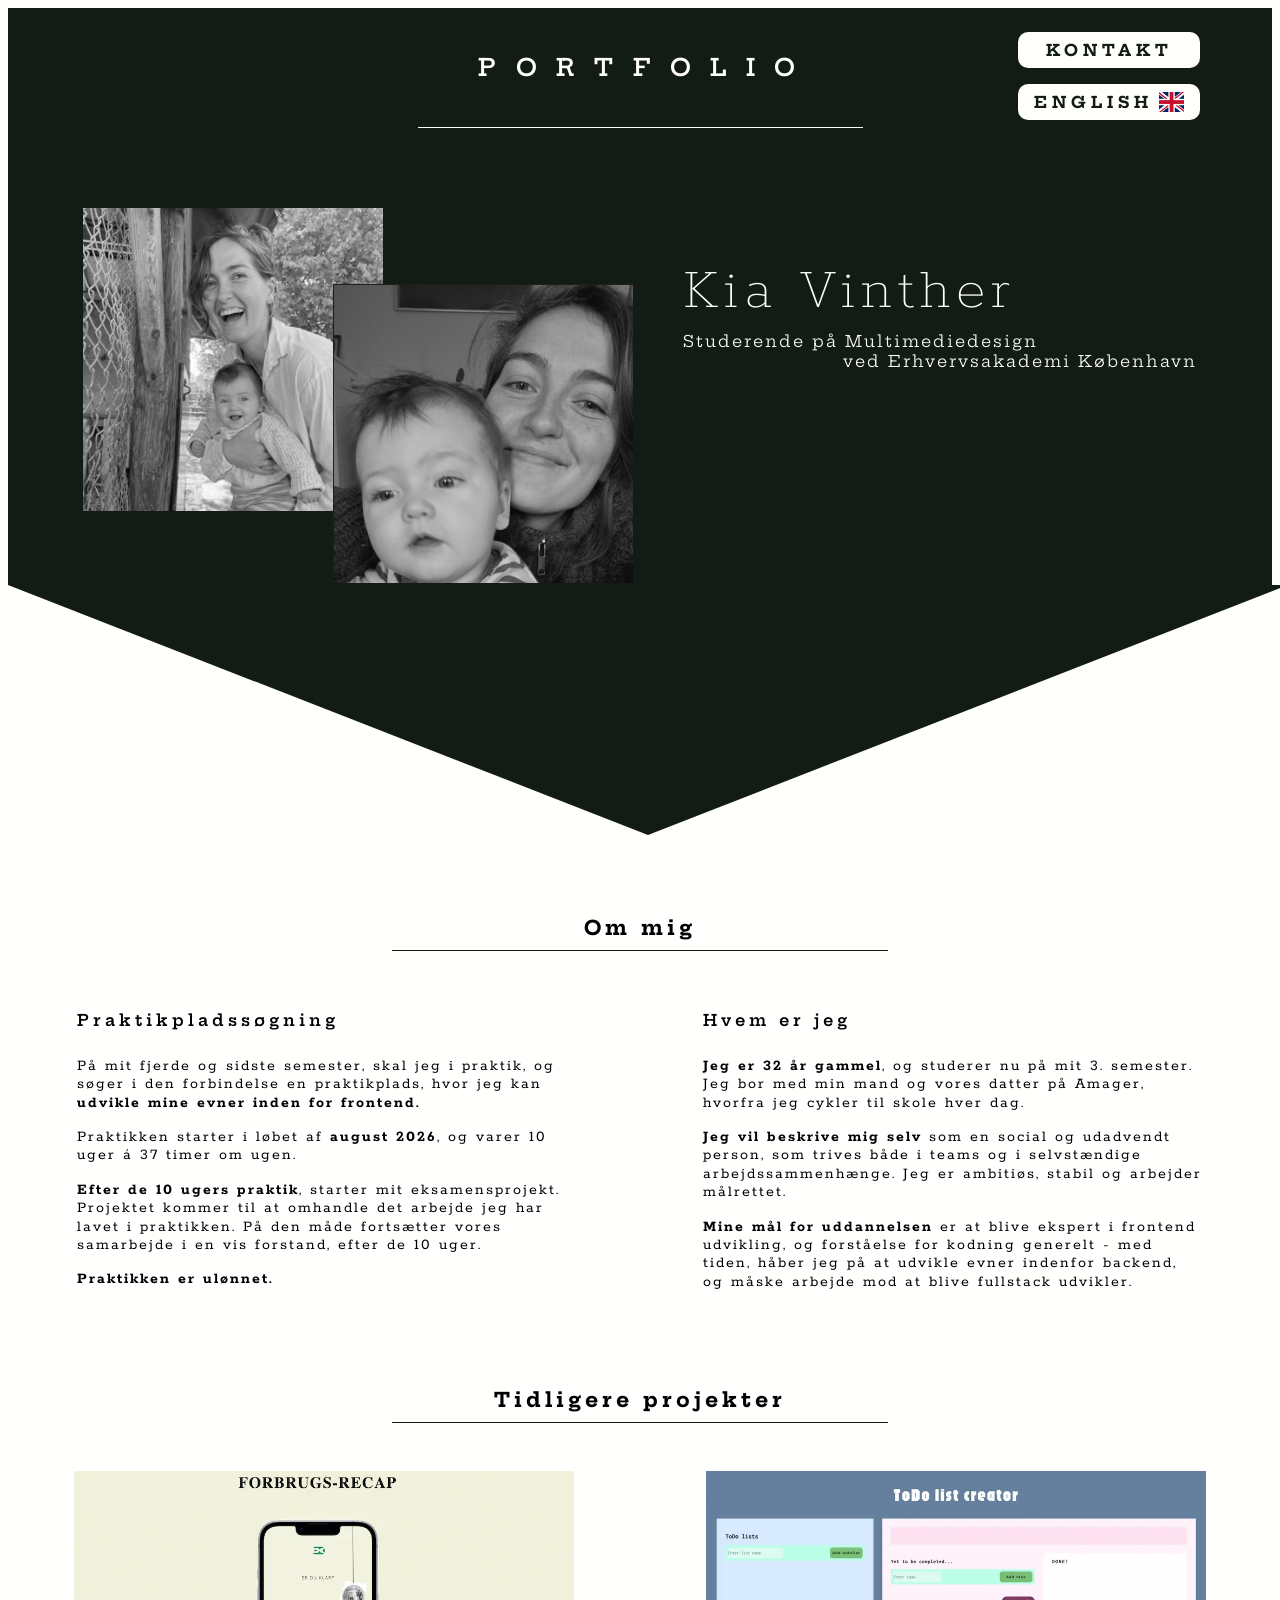
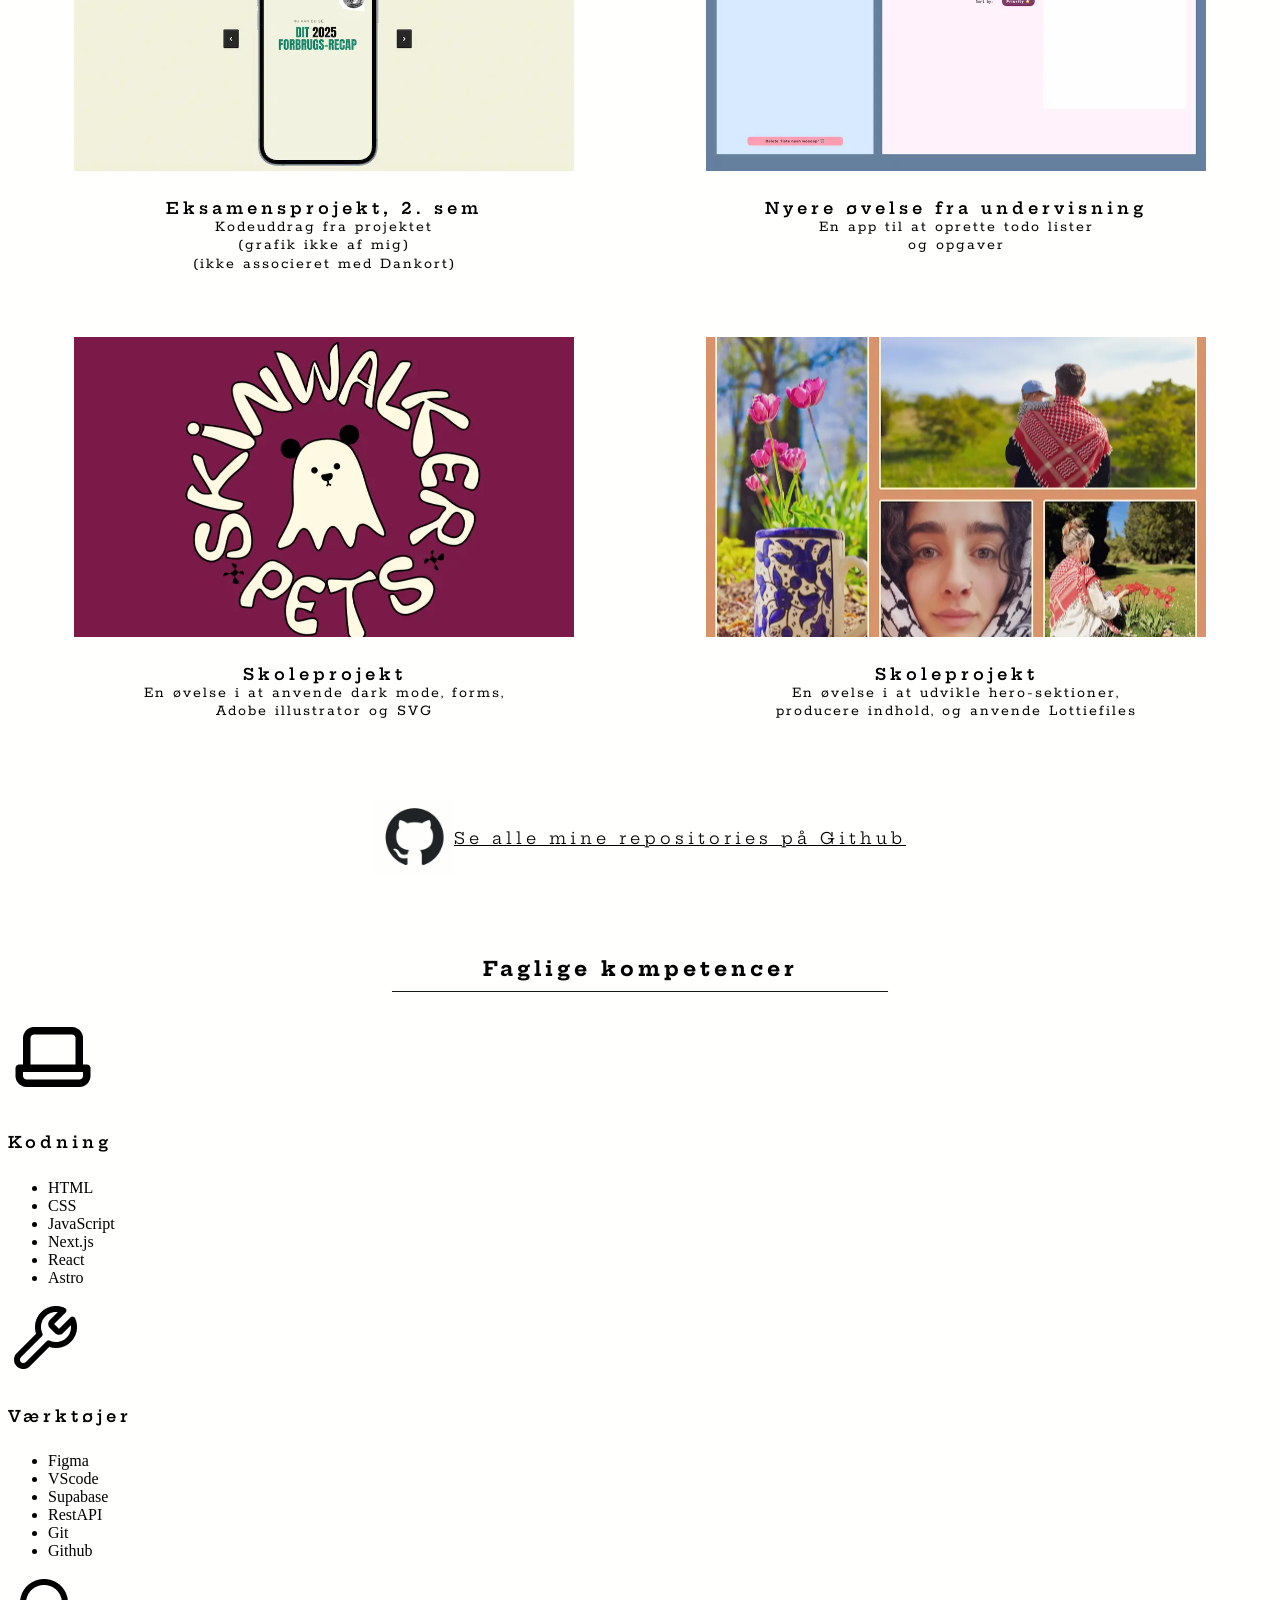
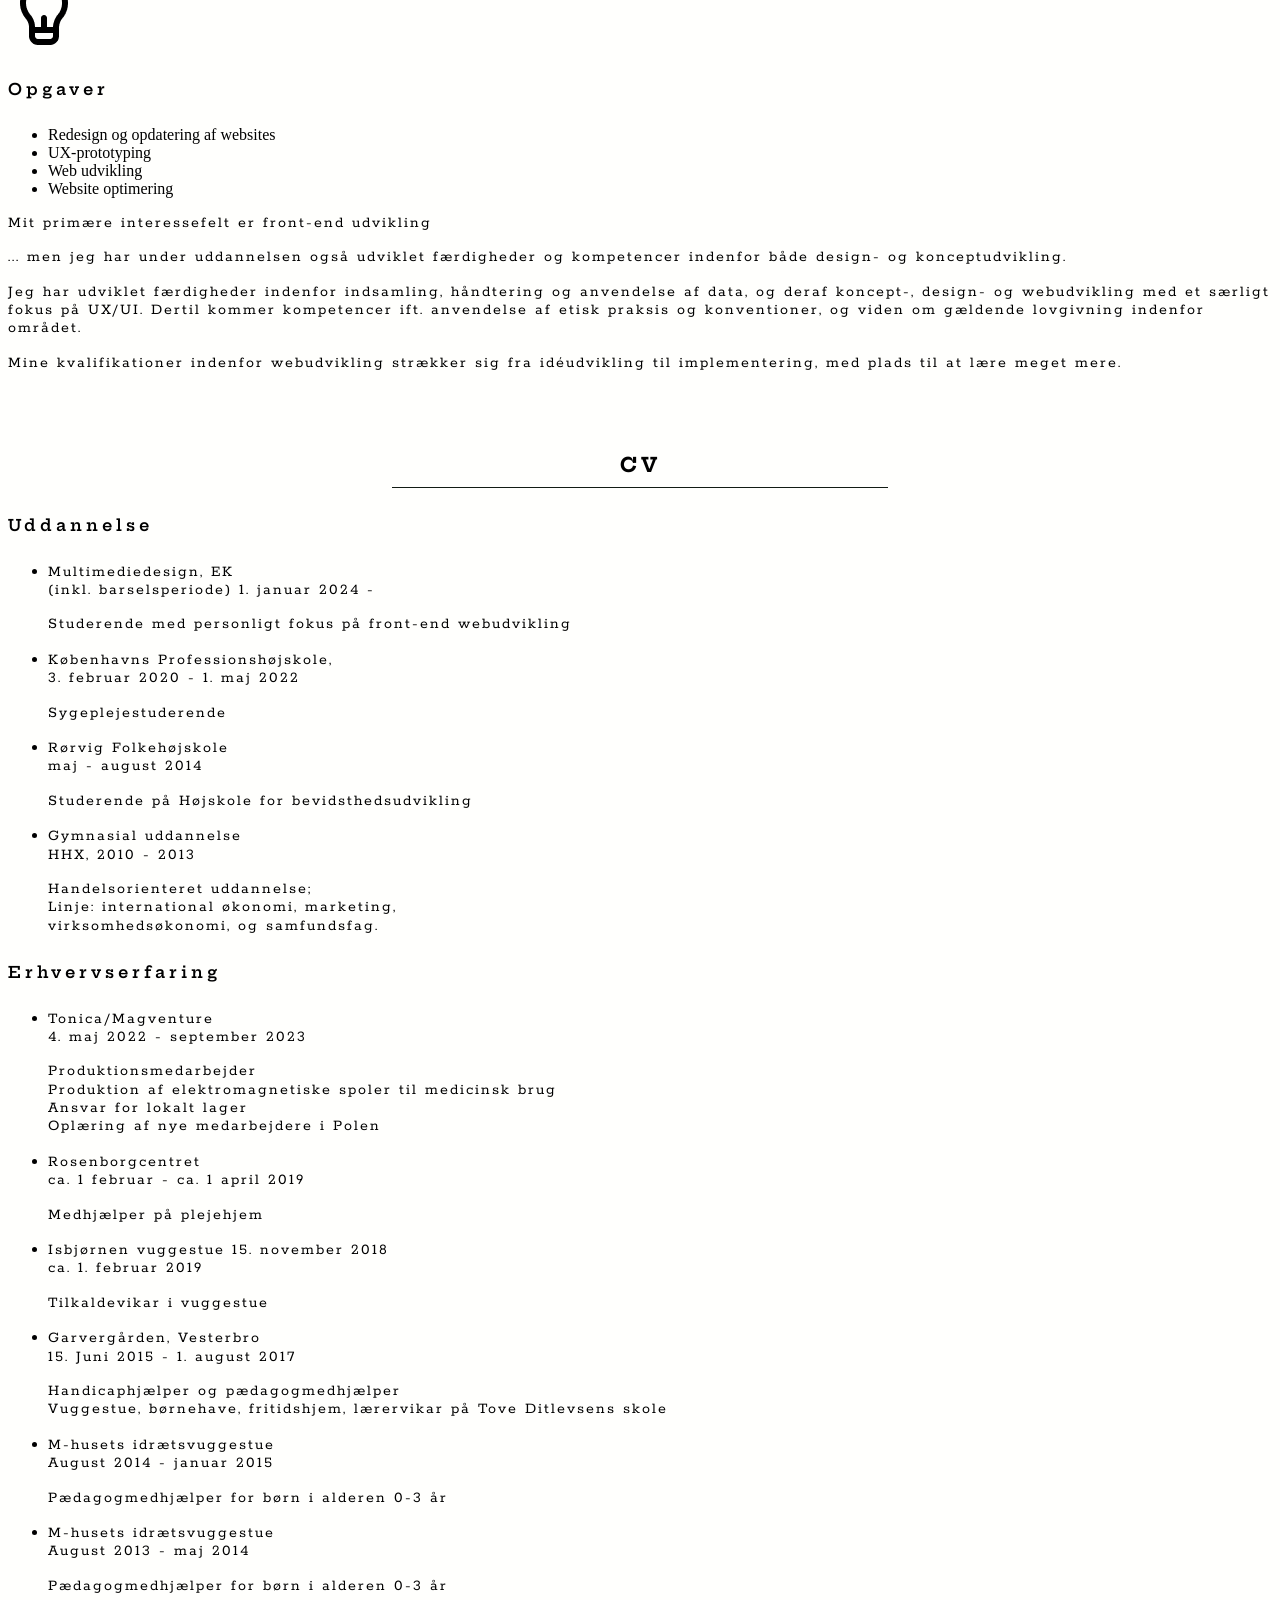
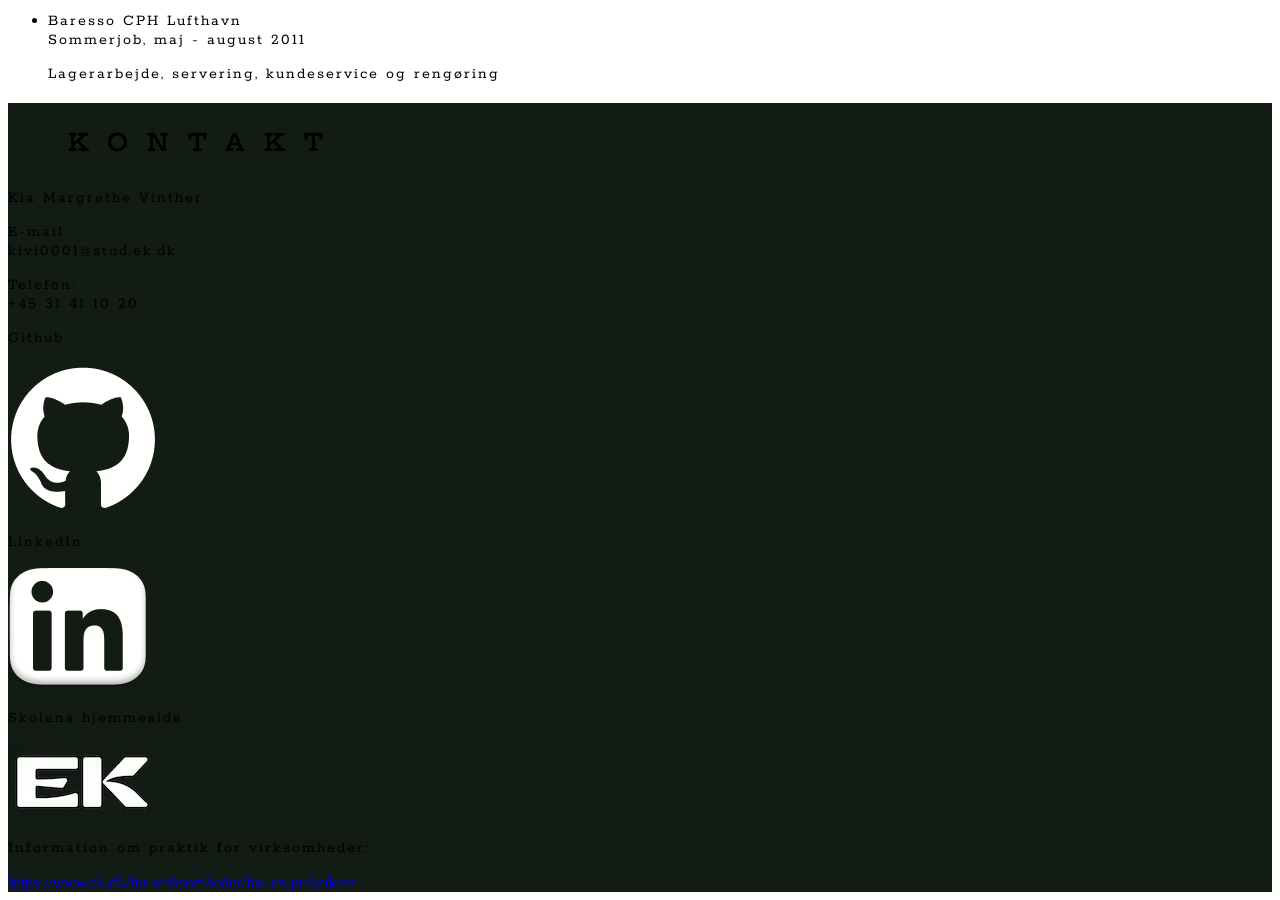
==== commit 4d61774b: "previous work sektion, men mangler hover funktioner" ====
--- a/index.html
+++ b/index.html
@@ -52,98 +52,128 @@
             <h5>Praktikpladssøgning</h5>
             <p>
               På mit fjerde og sidste semester, skal jeg i praktik, og søger i
-              den forbindelse en praktikplads, hvor jeg kan udvikle mine evner
-              inden for frontend.
-            </p>
-            <p>
-              Praktikken starter i løbet af august 2026, og varer 10 uger á 37
-              timer om ugen.
-            </p>
-            <p>
-              Efter de 10 ugers praktik, starter mit eksamensprojekt. Projektet
-              kommer til at omhandle det arbejde jeg har lavet i praktikken. På
-              den måde fortsætter vores samarbejde i en vis forstand, efter de
-              10 uger.
-            </p>
-            <p>Praktikken er ulønnet.</p>
+              den forbindelse en praktikplads, hvor jeg kan
+              <b>udvikle mine evner inden for frontend.</b>
+            </p>
+            <p>
+              Praktikken starter i løbet af <b>august 2026</b>, og varer 10 uger
+              á 37 timer om ugen.
+            </p>
+            <p>
+              <b>Efter de 10 ugers praktik</b>, starter mit eksamensprojekt.
+              Projektet kommer til at omhandle det arbejde jeg har lavet i
+              praktikken. På den måde fortsætter vores samarbejde i en vis
+              forstand, efter de 10 uger.
+            </p>
+            <p><b>Praktikken er ulønnet.</b></p>
           </div>
           <div class="who-am-i-div">
             <h5>Hvem er jeg</h5>
             <p>
-              Jeg er 32 år gammel, og studerer nu på mit 3. semester. Jeg bor
-              med min mand og vores datter på Amager, hvorfra jeg cykler til
+              <b>Jeg er 32 år gammel</b>, og studerer nu på mit 3. semester. Jeg
+              bor med min mand og vores datter på Amager, hvorfra jeg cykler til
               skole hver dag.
             </p>
             <p>
-              Jeg vil beskrive mig selv som en social og udadvendt person, som
-              trives både i teams og i selvstændige arbejdssammenhænge. Jeg er
-              ambitiøs, stabil og arbejder målrettet.
-            </p>
-            <p>
-              Mine mål for uddannelsen er at blive ekspert i frontend udvikling,
-              og forståelse for kodning generelt - med tiden, håber jeg på at
-              udvikle evner indenfor backend, og måske arbejde mod at blive
-              fullstack udvikler.
+              <b>Jeg vil beskrive mig selv</b> som en social og udadvendt
+              person, som trives både i teams og i selvstændige
+              arbejdssammenhænge. Jeg er ambitiøs, stabil og arbejder målrettet.
+            </p>
+            <p>
+              <b>Mine mål for uddannelsen</b> er at blive ekspert i frontend
+              udvikling, og forståelse for kodning generelt - med tiden, håber
+              jeg på at udvikle evner indenfor backend, og måske arbejde mod at
+              blive fullstack udvikler.
             </p>
           </div>
         </div>
       </section>
       <section class="previous-work-section">
         <h4>Tidligere projekter</h4>
-        <div>
-          <a href="https://codepen.io/kimahivi/details/RNGwWvV">
-            <img
-              src="imgs/recap.webp"
-              alt="et billede fra et udsnit af hjemmeside/projekt, som forestiller en telefon med grafisk indhold i."
-            />
-          </a>
-          <h5>Eksamensprojekt, 2. sem</h5>
-          <p>
-            Kodeuddrag fra projektet <br />(grafik ikke af mig) <br />(ikke
-            associeret med Dankort)
-          </p>
-        </div>
-        <div>
-          <a href="https://kivi0001.github.io/todo_app_kia/">
-            <img
-              src="imgs/todo.webp"
-              alt="et billede fra et udsnit af hjemmeside/projekt, af en todoliste app."
-            />
-          </a>
-          <h5>Nyere øvelse fra undervisning</h5>
-          <p>En app til at oprette todo lister <br />og opgaver</p>
-        </div>
-        <div>
-          <a href="https://zingy-selkie-bb1a97.netlify.app/">
-            <img
-              src="imgs/skinwalker.webp"
-              alt="et billede fra et udsnit af hjemmeside/projekt, af et logo med et spøgelse, og teksten: skinwalker pets."
-            />
-          </a>
-          <h5>Skoleprojekt</h5>
-          <p>
-            En øvelse i at anvende dark mode, forms, <br />Adobe illustrator og
-            SVG
-          </p>
-        </div>
-        <div>
-          <a href="https://joyful-beijinho-b82fd0.netlify.app/">
-            <img
-              src="imgs/palestine.webp"
-              alt="et billede fra et udsnit af hjemmeside/projekt, som forestiller fire forskellige billeder af mennesker og natur."
-            />
-          </a>
-          <h5>Skoleprojekt</h5>
-          <p>
-            En øvelse i at udvikle hero-sektioner, <br />producere indhold, og
-            anvende Lottiefiles
-          </p>
+        <div class="projects-div">
+          <div>
+            <div class="img-link">
+              <a
+                target="_blank"
+                href="https://codepen.io/kimahivi/details/RNGwWvV"
+              >
+                <img
+                  src="imgs/recap.webp"
+                  alt="et billede fra et udsnit af hjemmeside/projekt, som forestiller en telefon med grafisk indhold i."
+                />
+              </a>
+            </div>
+            <h5>Eksamensprojekt, 2. sem</h5>
+            <p>
+              Kodeuddrag fra projektet <br />(grafik ikke af mig) <br />(ikke
+              associeret med Dankort)
+            </p>
+          </div>
+          <div>
+            <div class="img-link">
+              <a
+                target="_blank"
+                href="https://kivi0001.github.io/todo_app_kia/"
+              >
+                <img
+                  src="imgs/todo.webp"
+                  alt="et billede fra et udsnit af hjemmeside/projekt, af en todoliste app."
+                />
+              </a>
+            </div>
+            <h5>Nyere øvelse fra undervisning</h5>
+            <p>En app til at oprette todo lister <br />og opgaver</p>
+          </div>
+          <div>
+            <div class="img-link">
+              <a
+                target="_blank"
+                href="https://zingy-selkie-bb1a97.netlify.app/"
+              >
+                <img
+                  src="imgs/skinwalker.webp"
+                  alt="et billede fra et udsnit af hjemmeside/projekt, af et logo med et spøgelse, og teksten: skinwalker pets."
+                />
+              </a>
+            </div>
+            <h5>Skoleprojekt</h5>
+            <p>
+              En øvelse i at anvende dark mode, forms, <br />Adobe illustrator
+              og SVG
+            </p>
+          </div>
+          <div>
+            <div class="img-link">
+              <a
+                target="_blank"
+                href="https://joyful-beijinho-b82fd0.netlify.app/"
+              >
+                <img
+                  src="imgs/palestine.webp"
+                  alt="et billede fra et udsnit af hjemmeside/projekt, som forestiller fire forskellige billeder af mennesker og natur."
+                />
+              </a>
+            </div>
+            <h5>Skoleprojekt</h5>
+            <p>
+              En øvelse i at udvikle hero-sektioner, <br />producere indhold, og
+              anvende Lottiefiles
+            </p>
+          </div>
         </div>
         <div class="view-github-div">
-          <a href="https://github.com/kivi0001?tab=repositories">
-            <img src="imgs/github-for-light-bg.webp" alt="github logo" />
-          </a>
-          <a href="https://github.com/kivi0001?tab=repositories">
+          <div class="git-logo-div">
+            <a
+              target="_blank"
+              href="https://github.com/kivi0001?tab=repositories"
+            >
+              <img src="imgs/github-for-light-bg.webp" alt="github logo" />
+            </a>
+          </div>
+          <a
+            target="_blank"
+            href="https://github.com/kivi0001?tab=repositories"
+          >
             <p>Se alle mine repositories på Github</p>
           </a>
         </div>
@@ -311,13 +341,19 @@
         <div class="links-git-linkedin-div">
           <div class="github-footer-div">
             <p>Github</p>
-            <a href="https://github.com/kivi0001?tab=repositories">
+            <a
+              target="_blank"
+              href="https://github.com/kivi0001?tab=repositories"
+            >
               <img src="imgs/github-for-dark-bg.png" alt="Et github ikon." />
             </a>
           </div>
           <div class="linkedin-footer-div">
             <p>LinkedIn</p>
-            <a href="https://www.linkedin.com/in/kia-vinther-4b3834bb/">
+            <a
+              target="_blank"
+              href="https://www.linkedin.com/in/kia-vinther-4b3834bb/"
+            >
               <img src="imgs/linked-in-icon.png" alt="Et linkedin ikon." />
             </a>
           </div>
@@ -326,7 +362,7 @@
       <div class="school-info-div">
         <div class="school-website-div">
           <p>Skolens hjemmeside:</p>
-          <a href="https://www.ek.dk/">
+          <a target="_blank" href="https://www.ek.dk/">
             <img
               src="imgs/ek-logo.webp"
               alt="et logo fra Københavns Erhvervsakademi."
@@ -335,7 +371,9 @@
         </div>
         <div class="internship-link-div">
           <p>Information om praktik for virksomheder:</p>
-          <a href="https://www.ek.dk/for-virksomheder/faa-en-praktikant"
+          <a
+            target="_blank"
+            href="https://www.ek.dk/for-virksomheder/faa-en-praktikant"
             >https://www.ek.dk/for-virksomheder/faa-en-praktikant</a
           >
         </div>
--- a/main.css
+++ b/main.css
@@ -45,6 +45,12 @@
     margin: 4em 30vw 1em 30vw;
     border-bottom: 1.5px solid #121B14;
     padding-bottom: 0.5em;
+}
+
+h5{
+    font-size: 16px;
+    letter-spacing: 4px;
+    font-weight: 600;
 }
 
 /* HEADER */
@@ -223,16 +229,83 @@
     margin: auto;
 }
 
+/* ABOUT ME */
 
 #about-me-div{
     display: flex;
     flex-wrap: wrap;
     justify-content: center;
     gap: 10%;
+    margin-top: 2em;
 }
 
 #about-me-div div{
     max-width: 500px;
+}
+
+
+/* PREVIOUS WORK */
+
+.previous-work-section{
+    margin-top: 5em;
+}
+
+.projects-div{
+    display: grid;
+    Grid-template-columns: repeat(auto-fit, minmax(600px, 1fr));
+    row-gap: 3em;
+    margin-top: 3em;
+}
+
+.projects-div div{
+    text-align: center;
+}
+
+.img-link{
+    max-width: 500px;
+    height: 300px;
+    margin: auto;
+}
+
+.img-link img{
+    width: 100%;
+    height: 100%;
+    object-fit: cover;
+}
+
+.projects-div h5{
+    margin-bottom: 0;
+}
+
+.projects-div p{
+    margin-top: 0;
+}
+
+.view-github-div{
+    display: flex;
+    justify-content: center;
+    align-items: center;
+    margin-top: 4em;
+}
+
+.view-github-div a{
+    color: black;
+}
+
+.view-github-div p{
+    font-family: hepta;
+    letter-spacing: 4px;
+}
+
+.git-logo-div{
+    max-width: 80px;
+    height: 75px;
+}
+
+.git-logo-div img{
+    width: 100%;
+    height: 100%;
+    object-fit: cover;
 }
 
 
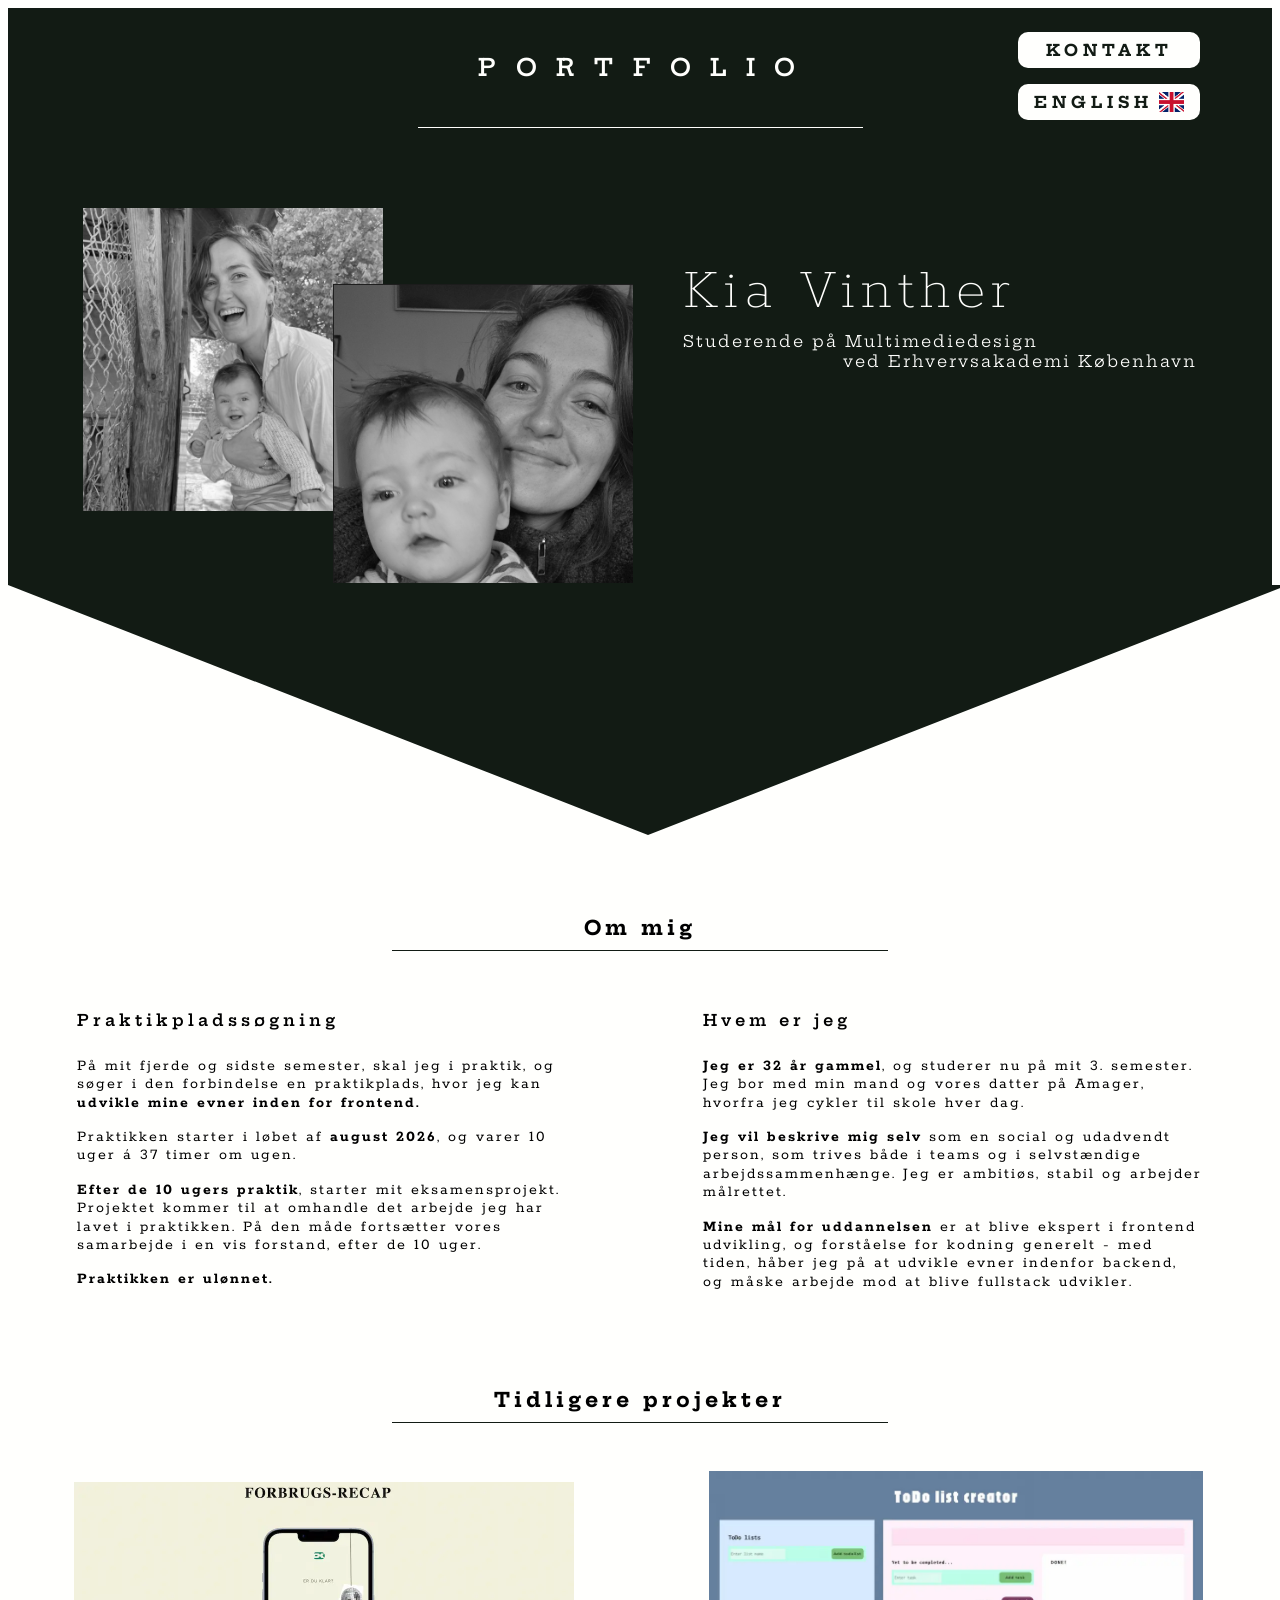
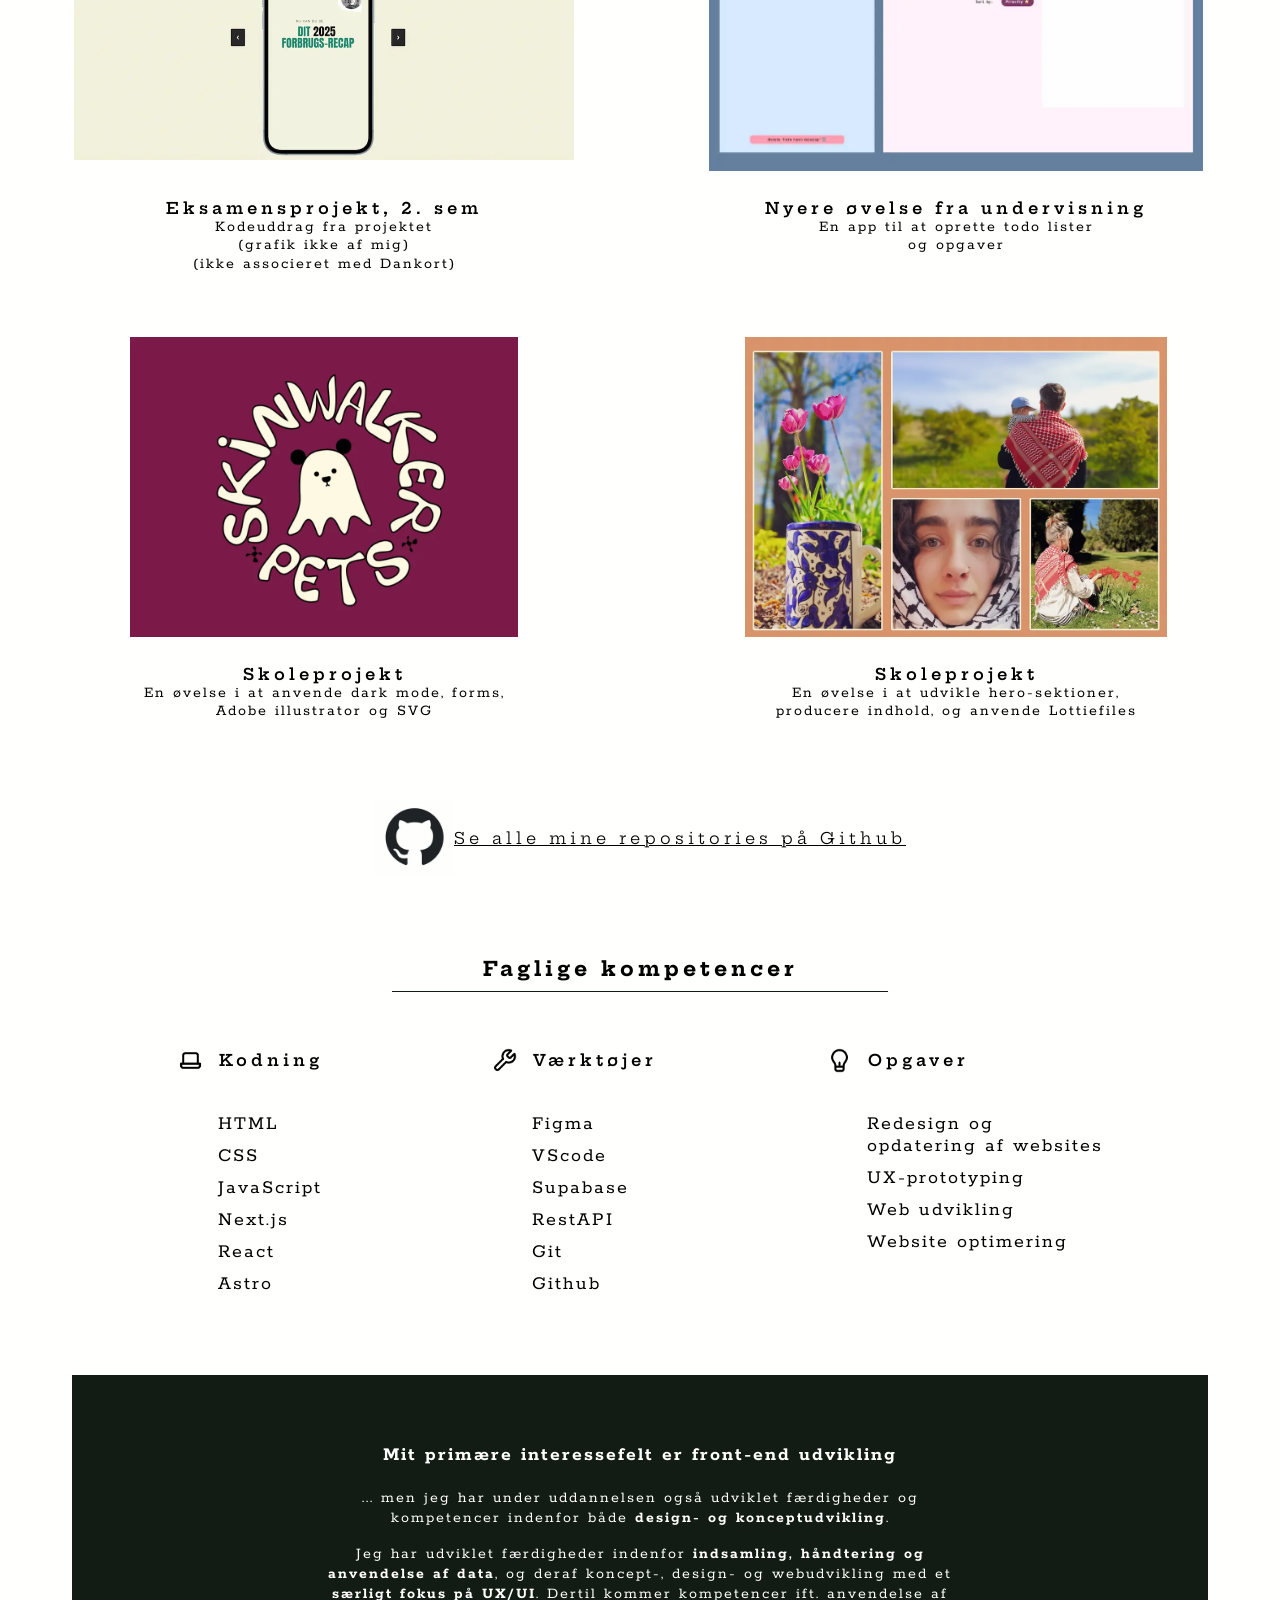
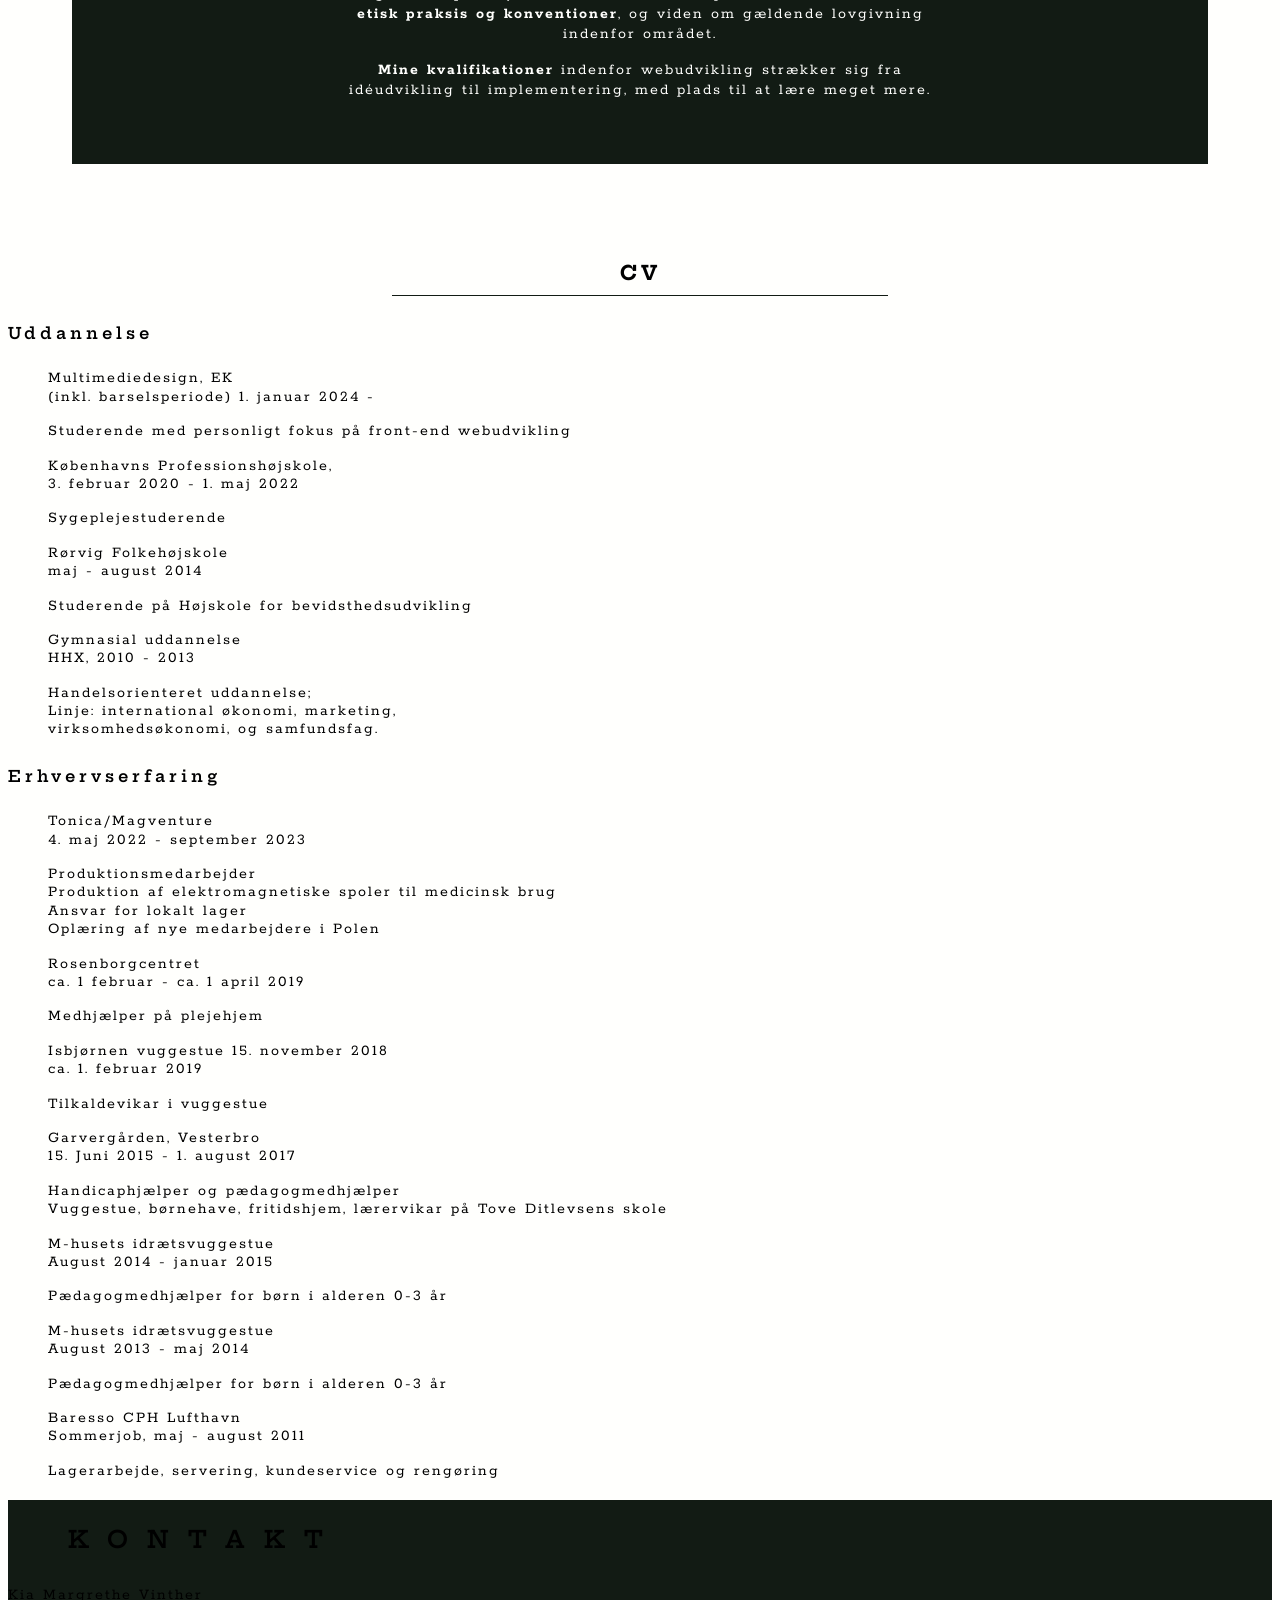
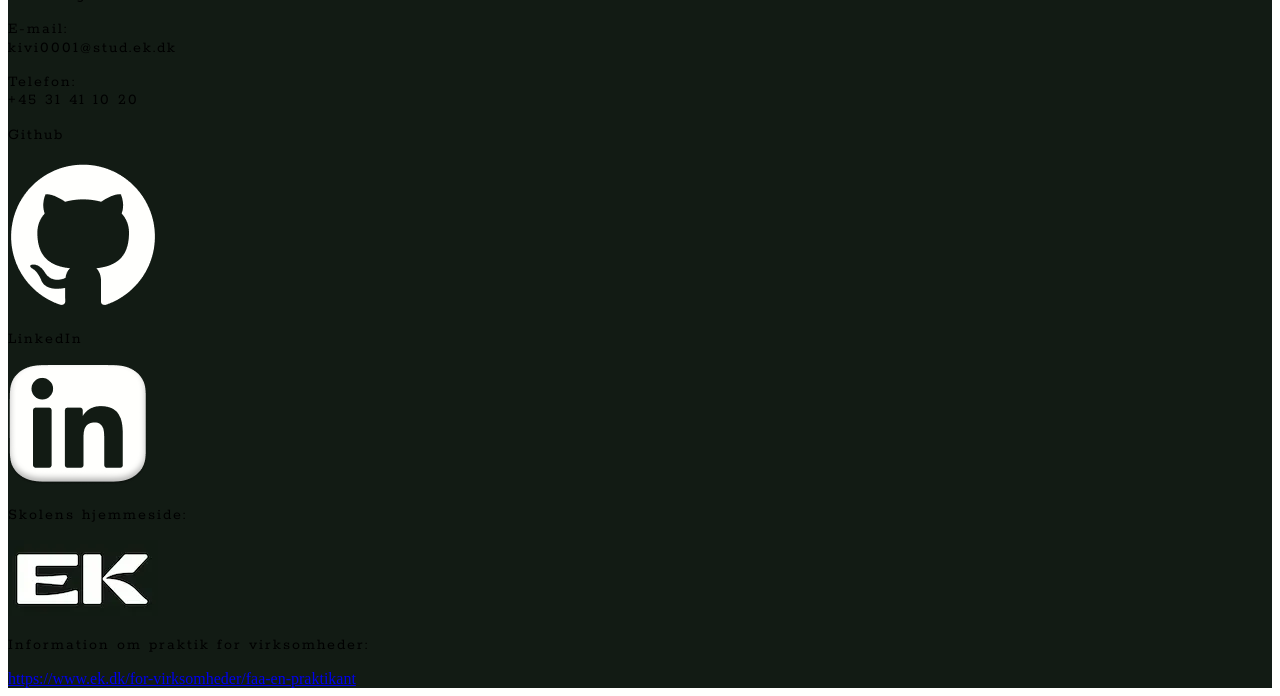
==== commit 7501b627: "faglige kompetencer sektion" ====
--- a/index.html
+++ b/index.html
@@ -171,6 +171,7 @@
             </a>
           </div>
           <a
+            class="view-on-git-p"
             target="_blank"
             href="https://github.com/kivi0001?tab=repositories"
           >
@@ -183,10 +184,12 @@
         <div class="competencies-div">
           <div class="coding-div">
             <div class="prof-skills-headlines-divs">
-              <img
-                src="imgs/laptop.png"
-                alt="et ikon som forestiller en bærbar computer."
-              />
+              <div class="icon">
+                <img
+                  src="imgs/laptop.png"
+                  alt="et ikon som forestiller en bærbar computer."
+                />
+              </div>
               <h5>Kodning</h5>
             </div>
             <ul class="coding-ul">
@@ -200,10 +203,12 @@
           </div>
           <div class="tools-div">
             <div class="prof-skills-headlines-divs">
-              <img
-                src="imgs/tool.png"
-                alt="et ikon som forestiller en svensknøgle."
-              />
+              <div class="icon">
+                <img
+                  src="imgs/tool.png"
+                  alt="et ikon som forestiller en svensknøgle."
+                />
+              </div>
               <h5>Værktøjer</h5>
             </div>
             <ul class="tools-ul">
@@ -217,14 +222,16 @@
           </div>
           <div class="tasks-div">
             <div class="prof-skills-headlines-divs">
-              <img
-                src="imgs/tasks_lightbulb.png"
-                alt="et ikon som forestiller en elpære."
-              />
+              <div class="icon">
+                <img
+                  src="imgs/tasks_lightbulb.png"
+                  alt="et ikon som forestiller en elpære."
+                />
+              </div>
               <h5>Opgaver</h5>
             </div>
             <ul class="tasks-ul">
-              <li>Redesign og opdatering af websites</li>
+              <li>Redesign og <br />opdatering af websites</li>
               <li>UX-prototyping</li>
               <li>Web udvikling</li>
               <li>Website optimering</li>
@@ -237,17 +244,18 @@
           </p>
           <p>
             ... men jeg har under uddannelsen også udviklet færdigheder og
-            kompetencer indenfor både design- og konceptudvikling.
+            kompetencer indenfor både <b>design- og konceptudvikling</b>.
           </p>
           <p>
-            Jeg har udviklet færdigheder indenfor indsamling, håndtering og
-            anvendelse af data, og deraf koncept-, design- og webudvikling med
-            et særligt fokus på UX/UI. Dertil kommer kompetencer ift. anvendelse
-            af etisk praksis og konventioner, og viden om gældende lovgivning
-            indenfor området.
+            Jeg har udviklet færdigheder indenfor
+            <b>indsamling, håndtering og anvendelse af data</b>, og deraf
+            koncept-, design- og webudvikling med et
+            <b>særligt fokus på UX/UI</b>. Dertil kommer kompetencer ift.
+            anvendelse af <b>etisk praksis og konventioner</b>, og viden om
+            gældende lovgivning indenfor området.
           </p>
           <p>
-            Mine kvalifikationer indenfor webudvikling strækker sig fra
+            <b>Mine kvalifikationer</b> indenfor webudvikling strækker sig fra
             idéudvikling til implementering, med plads til at lære meget mere.
           </p>
         </div>
--- a/main.css
+++ b/main.css
@@ -51,6 +51,13 @@
     font-size: 16px;
     letter-spacing: 4px;
     font-weight: 600;
+}
+
+li{
+    font-family: rokkitt;
+    font-size: 20px;
+    letter-spacing: 2px;
+    list-style-type: none;
 }
 
 /* HEADER */
@@ -174,54 +181,6 @@
 }
 
 
-@media (max-width: 768px) {
-    .header-section{
-        display: block;
-    }
-
-    .headline-div{
-        padding-top: 1em;
-        margin-bottom: 1em;
-    }
-    h1{
-        font-size: 10px;
-    }
-
-    .second-image{
-        display: none;
-    }
-
-    .first-image{
-        max-width: 250px;
-    }
-
-    .name-present h2{
-        font-size: 32px;
-    }
-
-    .first-line,
-.second-line{
-    font-size: 12px;
-    padding: 0 1em;
-}
-
-.hero-section{
-    flex-direction: column;
-    align-items: center;
-}
-
-    .headline-div{
-        grid-column: 1;
-    }
-
-    .contact-button-div{
-        align-items: center;
-    }
-
-    #about-me-div{
-        gap: 0;
-    }
-}
 /* MAIN */
 
 main{
@@ -245,6 +204,7 @@
 
 
 /* PREVIOUS WORK */
+/* mangler hover funktioner */
 
 .previous-work-section{
     margin-top: 5em;
@@ -268,9 +228,9 @@
 }
 
 .img-link img{
-    width: 100%;
+    max-width: 100%;
     height: 100%;
-    object-fit: cover;
+    object-fit: contain;
 }
 
 .projects-div h5{
@@ -283,11 +243,16 @@
 
 .view-github-div{
     display: flex;
+    flex-wrap: wrap;
     justify-content: center;
     align-items: center;
     margin-top: 4em;
 }
 
+.view-github-div:hover{
+    cursor: pointer;
+}
+
 .view-github-div a{
     color: black;
 }
@@ -300,6 +265,10 @@
 .git-logo-div{
     max-width: 80px;
     height: 75px;
+}
+
+.git-logo-div:hover{
+    cursor: pointer;
 }
 
 .git-logo-div img{
@@ -308,7 +277,137 @@
     object-fit: cover;
 }
 
+/* PROFESSIONAL SKILLS */
+
+.competencies-div{
+    display: flex;
+    flex-wrap: wrap;
+    justify-content: space-evenly;
+    margin-top: 2rem;
+}
+
+.prof-skills-headlines-divs{
+    display: flex;
+    align-items: center;
+    column-gap: 1em;
+}
+
+.tasks-ul li,
+.tools-ul li,
+.coding-ul li{
+    margin-top: 0.5em;
+}
+
+.icon{
+    max-width: 25px;
+    height: 25px;
+}
+.icon img{
+    width: 100%;
+    height: auto;
+}
+
+.my-field-of-interest-div{
+    background-color: #121B14;
+    color: #fffffd;
+    text-align: center;
+    padding: 3em 20vw;
+    margin: 5vw;
+}
+
+
+.my-field-of-interest-div p{
+    line-height: 1.25;
+}
+.first-line-p{
+    font-size: 20px;
+    font-weight: bold;
+    
+}
+
+/* RESUME */
+
+.resume-section{
+    margin-top: 6em;
+}
+
+
+/* FOOTER */
 
 footer{
     background-color: #121B14;
-}+}
+
+/* RESPONSIVENESS */
+
+@media (max-width: 768px) {
+    .header-section{
+        display: block;
+    }
+
+    .headline-div{
+        padding-top: 1em;
+        margin-bottom: 1em;
+    }
+    h1{
+        font-size: 10px;
+    }
+
+    .second-image{
+        display: none;
+    }
+
+    .first-image{
+        max-width: 250px;
+    }
+
+    .name-present h2{
+        font-size: 32px;
+    }
+
+    .first-line,
+    .second-line{
+        font-size: 12px;
+        padding: 0 1em;
+
+    }
+
+    .hero-section{
+        flex-direction: column;
+        align-items: center;
+    }
+
+    .headline-div{
+        grid-column: 1;
+    }
+
+    .contact-button-div{
+        align-items: center;
+    }
+
+    #about-me-div{
+        gap: 0;
+    }
+
+    .view-on-git-p{
+        display: none;
+    }
+
+    .competencies-div{
+        flex-direction: column;
+        align-items: center;
+    }
+
+    .competencies-div div{
+        width: 275px;
+    }
+
+    .my-field-of-interest-div{
+        padding: 3em;
+    }
+}
+/* Generelt mangler:
+Sidste sektioner, 
+hover funktioner på links
+bevægelse i scroll funktioner
+responsive check */
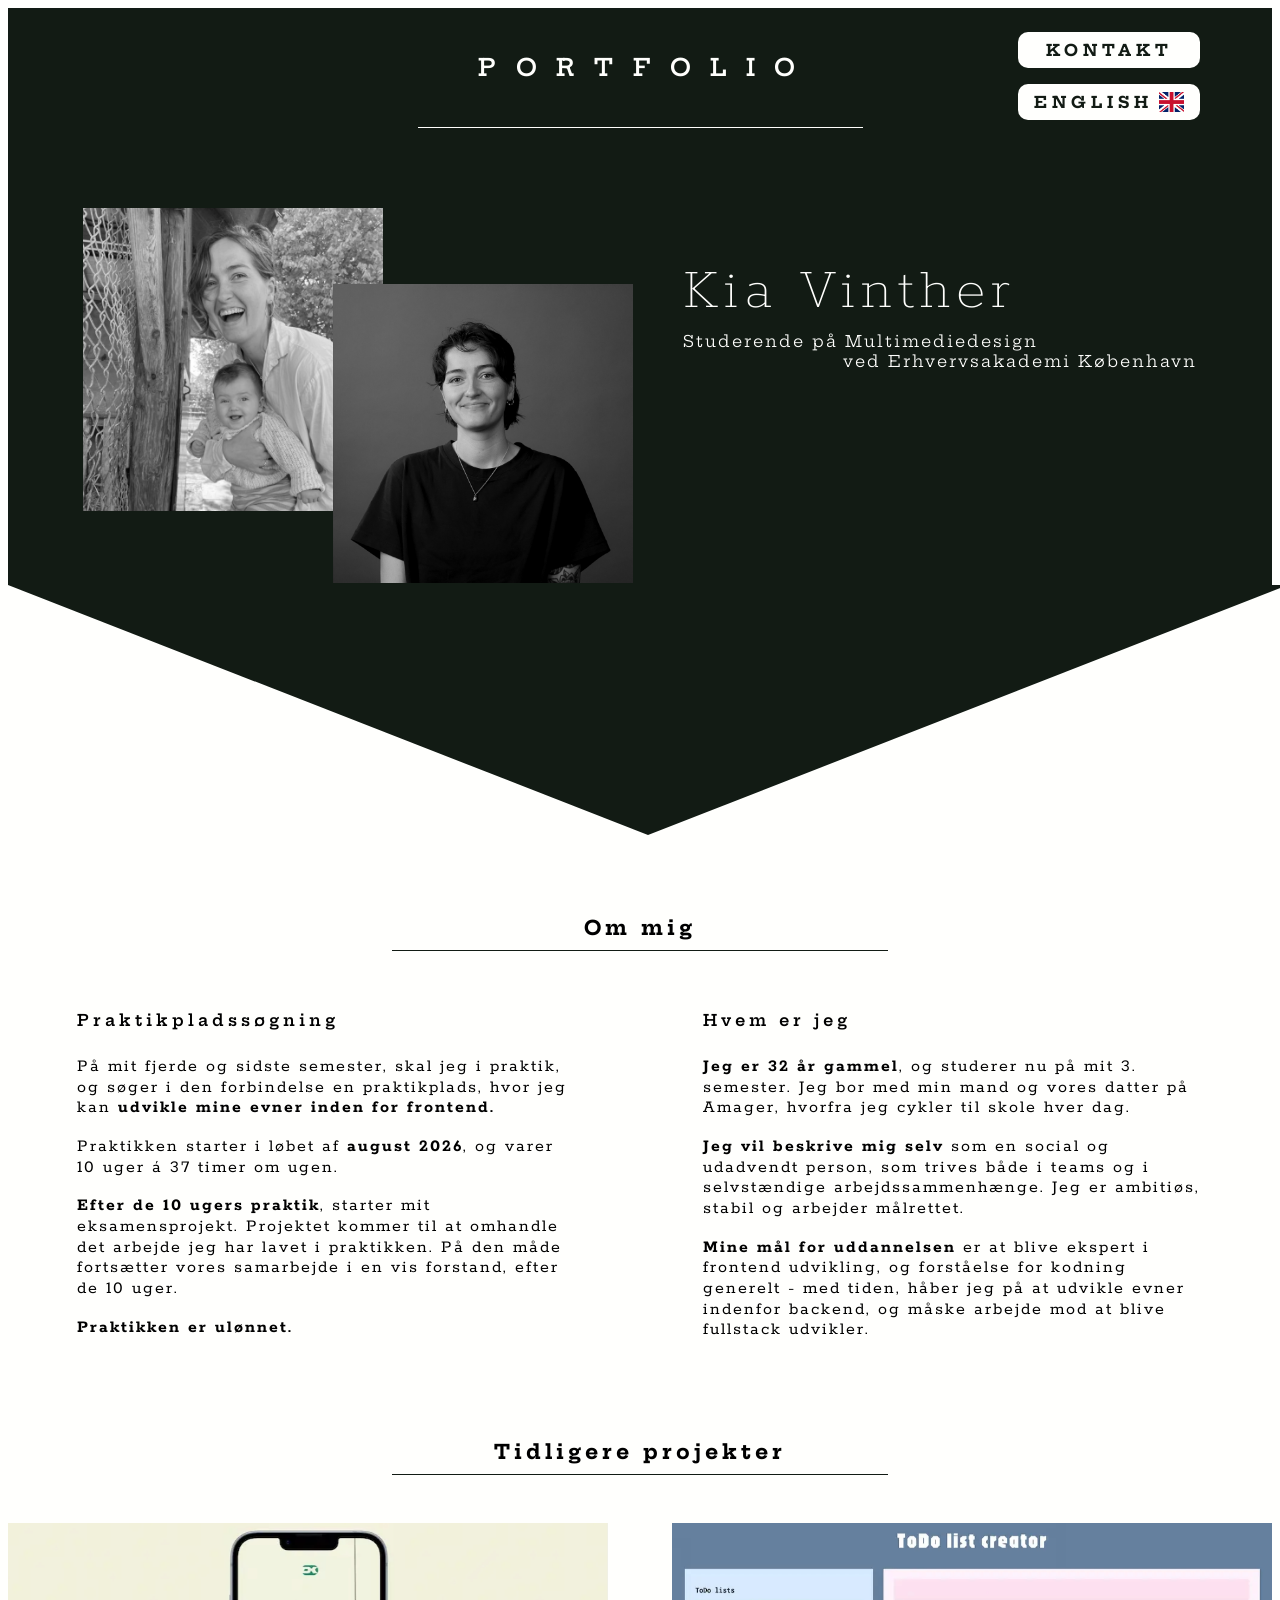
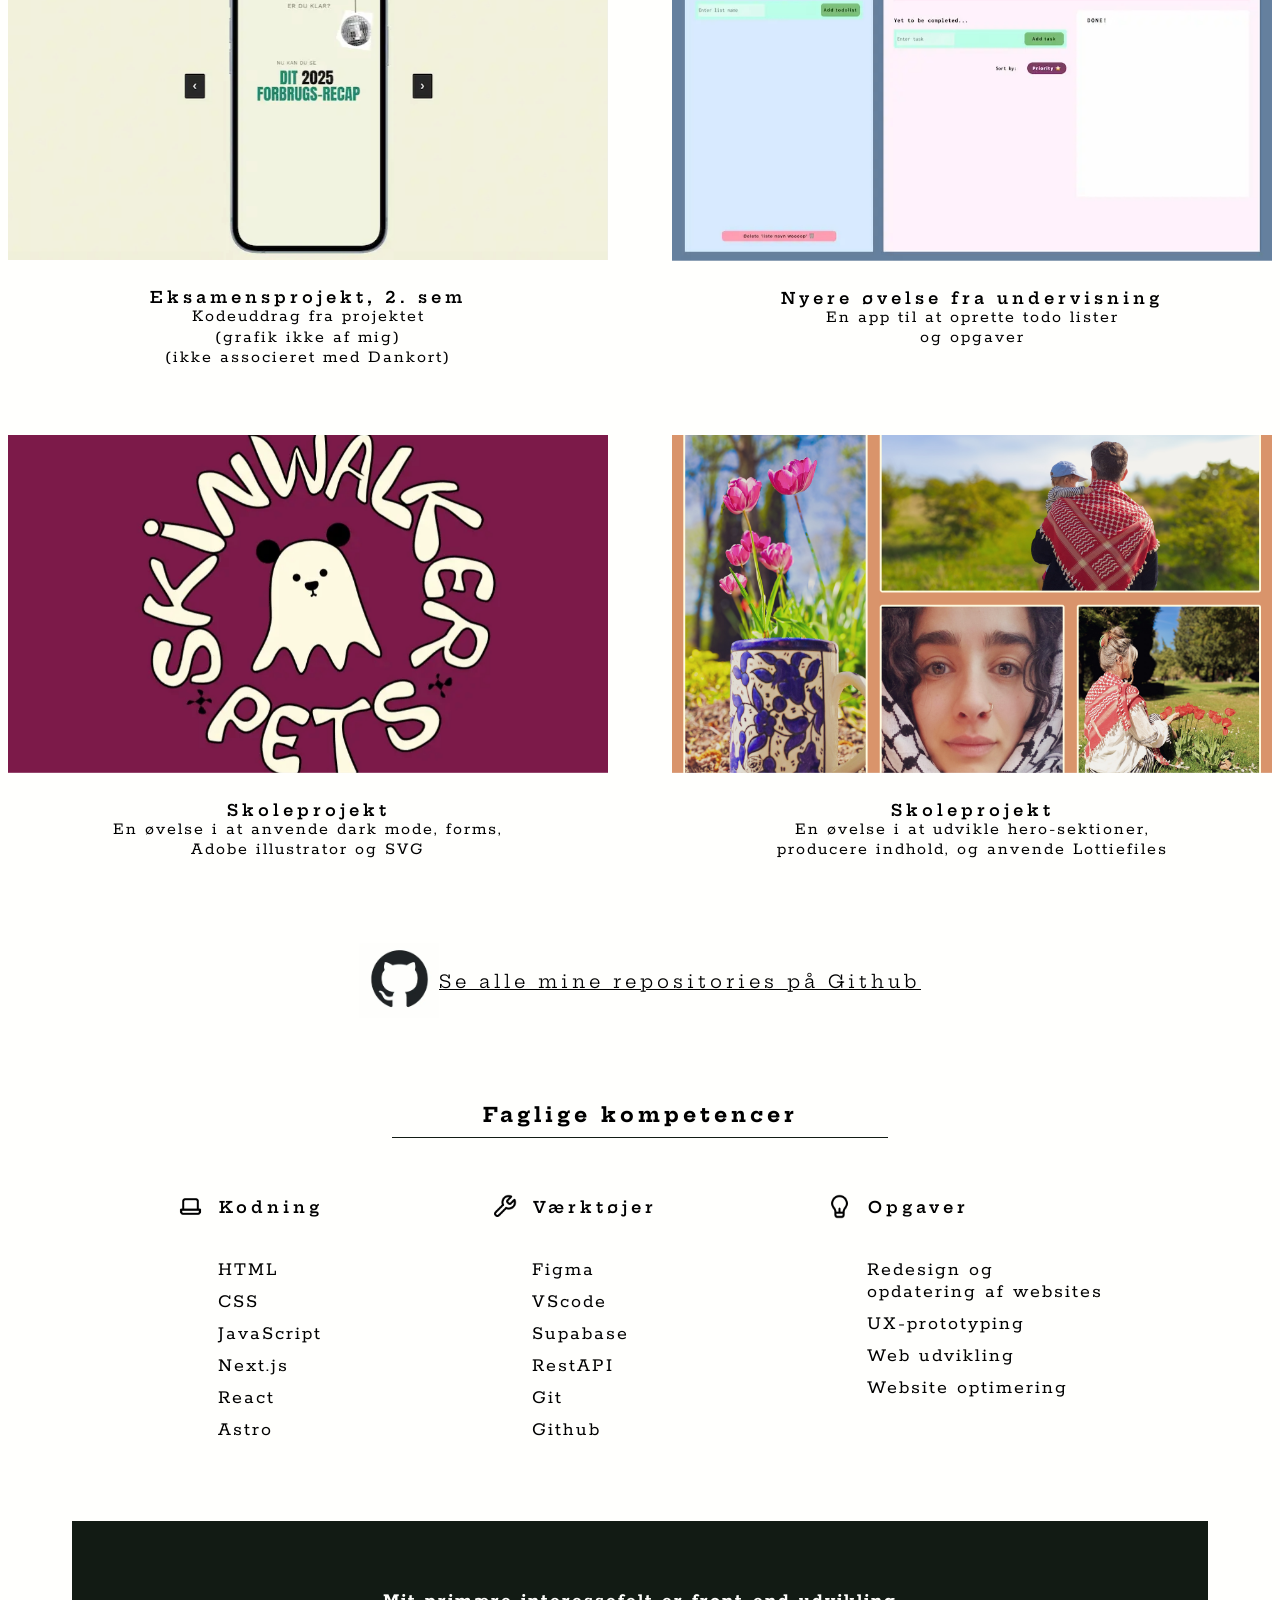
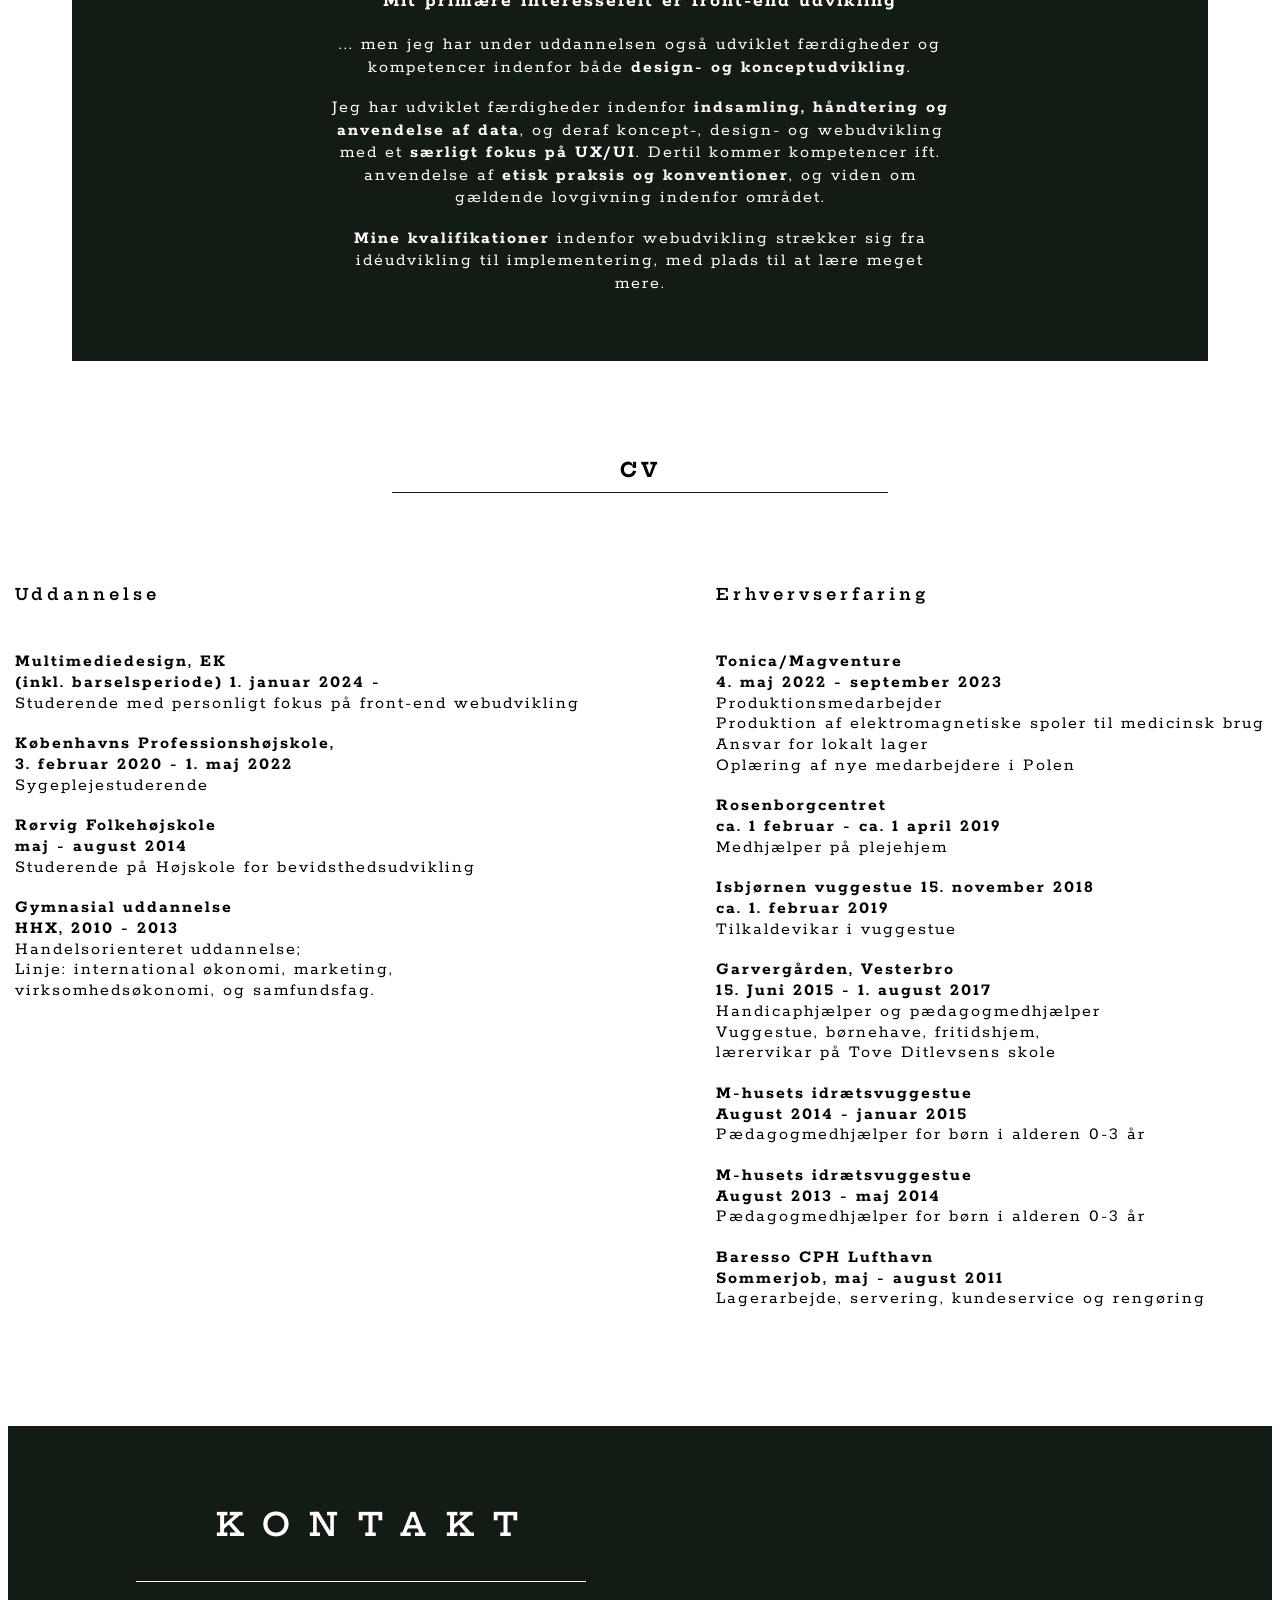
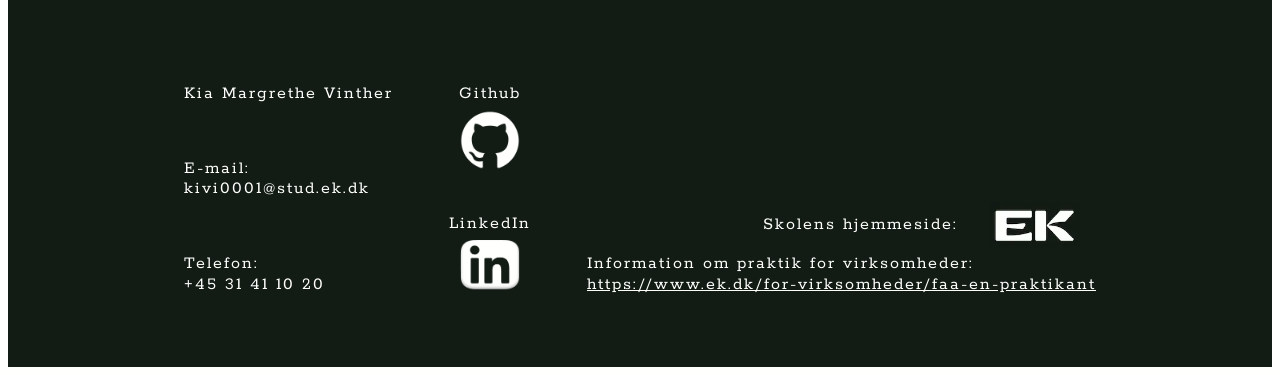
==== commit 84310e12: "footer, resume, hovers" ====
--- a/index.html
+++ b/index.html
@@ -32,7 +32,7 @@
           />
           <img
             class="second-image"
-            src="imgs/placeholder2.png"
+            src="imgs/kia-foto.png"
             alt="et billede af Kia"
           />
         </div>
@@ -98,9 +98,13 @@
                 href="https://codepen.io/kimahivi/details/RNGwWvV"
               >
                 <img
+                  class="project-img"
                   src="imgs/recap.webp"
                   alt="et billede fra et udsnit af hjemmeside/projekt, som forestiller en telefon med grafisk indhold i."
                 />
+                <div class="overlay">
+                  <p class="project-link-text">View in CodePen</p>
+                </div>
               </a>
             </div>
             <h5>Eksamensprojekt, 2. sem</h5>
@@ -116,9 +120,13 @@
                 href="https://kivi0001.github.io/todo_app_kia/"
               >
                 <img
+                  class="project-img"
                   src="imgs/todo.webp"
                   alt="et billede fra et udsnit af hjemmeside/projekt, af en todoliste app."
                 />
+                <div class="overlay">
+                  <p class="project-link-text">View on Github pages</p>
+                </div>
               </a>
             </div>
             <h5>Nyere øvelse fra undervisning</h5>
@@ -131,9 +139,13 @@
                 href="https://zingy-selkie-bb1a97.netlify.app/"
               >
                 <img
+                  class="project-img"
                   src="imgs/skinwalker.webp"
                   alt="et billede fra et udsnit af hjemmeside/projekt, af et logo med et spøgelse, og teksten: skinwalker pets."
                 />
+                <div class="overlay">
+                  <p class="project-link-text">View on Netlify</p>
+                </div>
               </a>
             </div>
             <h5>Skoleprojekt</h5>
@@ -149,9 +161,13 @@
                 href="https://joyful-beijinho-b82fd0.netlify.app/"
               >
                 <img
-                  src="imgs/palestine.webp"
+                  class="project-img"
+                  src="imgs/palestine.png"
                   alt="et billede fra et udsnit af hjemmeside/projekt, som forestiller fire forskellige billeder af mennesker og natur."
                 />
+                <div class="overlay">
+                  <p class="project-link-text">View on Netlify</p>
+                </div>
               </a>
             </div>
             <h5>Skoleprojekt</h5>
@@ -162,14 +178,12 @@
           </div>
         </div>
         <div class="view-github-div">
-          <div class="git-logo-div">
-            <a
-              target="_blank"
-              href="https://github.com/kivi0001?tab=repositories"
-            >
-              <img src="imgs/github-for-light-bg.webp" alt="github logo" />
-            </a>
-          </div>
+          <a
+            target="_blank"
+            href="https://github.com/kivi0001?tab=repositories"
+          >
+            <img src="imgs/github-for-light-bg.webp" alt="github logo" />
+          </a>
           <a
             class="view-on-git-p"
             target="_blank"
@@ -262,85 +276,91 @@
       </section>
       <section class="resume-section">
         <h4>CV</h4>
-        <div class="education-div">
-          <h5>Uddannelse</h5>
-          <ul>
-            <li>
-              <p>
-                Multimediedesign, EK <br />(inkl. barselsperiode) 1. januar 2024
-                -
-              </p>
-              <p>Studerende med personligt fokus på front-end webudvikling</p>
-            </li>
-            <li>
-              <p>
-                Københavns Professionshøjskole, <br />3. februar 2020 - 1. maj
-                2022
-              </p>
-              <p>Sygeplejestuderende</p>
-            </li>
-            <li>
-              <p>Rørvig Folkehøjskole <br />maj - august 2014</p>
-              <p>Studerende på Højskole for bevidsthedsudvikling</p>
-            </li>
-            <li>
-              <p>Gymnasial uddannelse <br />HHX, 2010 - 2013</p>
-              <p>
-                Handelsorienteret uddannelse; <br />Linje: international
-                økonomi, marketing, <br />virksomhedsøkonomi, og samfundsfag.
-              </p>
-            </li>
-          </ul>
-        </div>
-        <div class="work-experience-div">
-          <h5>Erhvervserfaring</h5>
-          <ul>
-            <li>
-              <p>Tonica/Magventure <br />4. maj 2022 - september 2023</p>
-              <p>
-                Produktionsmedarbejder <br />Produktion af elektromagnetiske
-                spoler til medicinsk brug <br />Ansvar for lokalt lager
-                <br />Oplæring af nye medarbejdere i Polen
-              </p>
-            </li>
-            <li>
-              <p>Rosenborgcentret <br />ca. 1 februar - ca. 1 april 2019</p>
-              <p>Medhjælper på plejehjem</p>
-            </li>
-            <li>
-              <p>
-                Isbjørnen vuggestue 15. november 2018 <br />ca. 1. februar 2019
-              </p>
-              <p>Tilkaldevikar i vuggestue</p>
-            </li>
-            <li>
-              <p>
-                Garvergården, Vesterbro <br />15. Juni 2015 - 1. august 2017
-              </p>
-              <p>
-                Handicaphjælper og pædagogmedhjælper <br />Vuggestue, børnehave,
-                fritidshjem, lærervikar på Tove Ditlevsens skole
-              </p>
-            </li>
-            <li>
-              <p>M-husets idrætsvuggestue <br />August 2014 - januar 2015</p>
-              <p>Pædagogmedhjælper for børn i alderen 0-3 år</p>
-            </li>
-            <li>
-              <p>M-husets idrætsvuggestue <br />August 2013 - maj 2014</p>
-              <p>Pædagogmedhjælper for børn i alderen 0-3 år</p>
-            </li>
-            <li>
-              <p>Baresso CPH Lufthavn <br />Sommerjob, maj - august 2011</p>
-              <p>Lagerarbejde, servering, kundeservice og rengøring</p>
-            </li>
-          </ul>
+        <div class="resume-div">
+          <div class="education-div">
+            <h5>Uddannelse</h5>
+            <ul>
+              <li>
+                <p>
+                  Multimediedesign, EK <br />(inkl. barselsperiode) 1. januar
+                  2024 -
+                </p>
+                <p>Studerende med personligt fokus på front-end webudvikling</p>
+              </li>
+              <li>
+                <p>
+                  Københavns Professionshøjskole, <br />3. februar 2020 - 1. maj
+                  2022
+                </p>
+                <p>Sygeplejestuderende</p>
+              </li>
+              <li>
+                <p>Rørvig Folkehøjskole <br />maj - august 2014</p>
+                <p>Studerende på Højskole for bevidsthedsudvikling</p>
+              </li>
+              <li>
+                <p>Gymnasial uddannelse <br />HHX, 2010 - 2013</p>
+                <p>
+                  Handelsorienteret uddannelse; <br />Linje: international
+                  økonomi, marketing, <br />virksomhedsøkonomi, og samfundsfag.
+                </p>
+              </li>
+            </ul>
+          </div>
+          <div class="work-experience-div">
+            <h5>Erhvervserfaring</h5>
+            <ul>
+              <li>
+                <p>Tonica/Magventure <br />4. maj 2022 - september 2023</p>
+                <p>
+                  Produktionsmedarbejder <br />Produktion af elektromagnetiske
+                  spoler til medicinsk brug <br />Ansvar for lokalt lager
+                  <br />Oplæring af nye medarbejdere i Polen
+                </p>
+              </li>
+              <li>
+                <p>Rosenborgcentret <br />ca. 1 februar - ca. 1 april 2019</p>
+                <p>Medhjælper på plejehjem</p>
+              </li>
+              <li>
+                <p>
+                  Isbjørnen vuggestue 15. november 2018 <br />ca. 1. februar
+                  2019
+                </p>
+                <p>Tilkaldevikar i vuggestue</p>
+              </li>
+              <li>
+                <p>
+                  Garvergården, Vesterbro <br />15. Juni 2015 - 1. august 2017
+                </p>
+                <p>
+                  Handicaphjælper og pædagogmedhjælper <br />Vuggestue,
+                  børnehave, fritidshjem, <br />lærervikar på Tove Ditlevsens
+                  skole
+                </p>
+              </li>
+              <li>
+                <p>M-husets idrætsvuggestue <br />August 2014 - januar 2015</p>
+                <p>Pædagogmedhjælper for børn i alderen 0-3 år</p>
+              </li>
+              <li>
+                <p>M-husets idrætsvuggestue <br />August 2013 - maj 2014</p>
+                <p>Pædagogmedhjælper for børn i alderen 0-3 år</p>
+              </li>
+              <li>
+                <p>Baresso CPH Lufthavn <br />Sommerjob, maj - august 2011</p>
+                <p>Lagerarbejde, servering, kundeservice og rengøring</p>
+              </li>
+            </ul>
+          </div>
         </div>
       </section>
     </main>
     <footer id="footer">
+      <div class="footer-headline-div">
+        <h1>KONTAKT</h1>
+      </div>
       <section class="footer-contact-section">
-        <h1>KONTAKT</h1>
         <div class="personal-contact-info-div">
           <p>Kia Margrethe Vinther</p>
           <p>E-mail: <br />kivi0001@stud.ek.dk</p>
@@ -366,26 +386,26 @@
             </a>
           </div>
         </div>
-      </section>
-      <div class="school-info-div">
-        <div class="school-website-div">
-          <p>Skolens hjemmeside:</p>
-          <a target="_blank" href="https://www.ek.dk/">
-            <img
-              src="imgs/ek-logo.webp"
-              alt="et logo fra Københavns Erhvervsakademi."
-            />
-          </a>
-        </div>
-        <div class="internship-link-div">
-          <p>Information om praktik for virksomheder:</p>
-          <a
-            target="_blank"
-            href="https://www.ek.dk/for-virksomheder/faa-en-praktikant"
-            >https://www.ek.dk/for-virksomheder/faa-en-praktikant</a
-          >
-        </div>
-      </div>
+        <div class="school-info-div">
+          <div class="school-website-div">
+            <p>Skolens hjemmeside:</p>
+            <a target="_blank" href="https://www.ek.dk/">
+              <img
+                src="imgs/ek-logo.webp"
+                alt="et logo fra Københavns Erhvervsakademi."
+              />
+            </a>
+          </div>
+          <div class="internship-link-div">
+            <p>Information om praktik for virksomheder:</p>
+            <a
+              target="_blank"
+              href="https://www.ek.dk/for-virksomheder/faa-en-praktikant"
+              >https://www.ek.dk/for-virksomheder/faa-en-praktikant</a
+            >
+          </div>
+        </div>
+      </section>
     </footer>
   </body>
 </html>
--- a/main.css
+++ b/main.css
@@ -26,7 +26,7 @@
 }
 
 p{
-    font-size: 16px;
+    font-size: 18px;
     line-height: 1.15;
     letter-spacing: 2px
 }
@@ -212,8 +212,9 @@
 
 .projects-div{
     display: grid;
-    Grid-template-columns: repeat(auto-fit, minmax(600px, 1fr));
+    Grid-template-columns: repeat(auto-fit, minmax(500px, 1fr));
     row-gap: 3em;
+    column-gap: 4em;
     margin-top: 3em;
 }
 
@@ -222,9 +223,11 @@
 }
 
 .img-link{
-    max-width: 500px;
-    height: 300px;
-    margin: auto;
+    display: grid;
+    Grid-template-columns: repeat(auto-fit, minmax(300px, 1fr));
+    column-gap: 4em;
+    position: relative;
+    align-items: center;
 }
 
 .img-link img{
@@ -233,6 +236,42 @@
     object-fit: contain;
 }
 
+.project-img {
+  display: block;
+  width: 100%;
+  height: auto;
+}
+
+.overlay {
+  position: absolute;
+  top: 0;
+  bottom: 0;
+  left: 0;
+  right: 0;
+  height: 100%;
+  width: 100%;
+  opacity: 0;
+  transition: .5s ease;
+  background-color: #121B14;
+}
+
+.img-link:hover .overlay {
+  opacity: 85%;
+}
+
+.project-link-text {
+  color: white;
+  font-size: 24px;
+  text-decoration: underline;
+  line-height: 1.5;
+  position: absolute;
+  top: 50%;
+  left: 50%;
+  transform: translate(-50%, -50%);
+  text-align: center;
+}
+
+
 .projects-div h5{
     margin-bottom: 0;
 }
@@ -246,11 +285,7 @@
     flex-wrap: wrap;
     justify-content: center;
     align-items: center;
-    margin-top: 4em;
-}
-
-.view-github-div:hover{
-    cursor: pointer;
+    margin: 4em;
 }
 
 .view-github-div a{
@@ -262,13 +297,18 @@
     letter-spacing: 4px;
 }
 
-.git-logo-div{
+.view-github-div a img{
     max-width: 80px;
     height: 75px;
 }
 
-.git-logo-div:hover{
+.view-on-git-p p:hover{
     cursor: pointer;
+    font-size: 18px;
+    font-weight: bold;
+    padding: 1em;
+    border: 1.5px solid #121B14;
+    border-radius: 20px;
 }
 
 .git-logo-div img{
@@ -329,13 +369,135 @@
 
 .resume-section{
     margin-top: 6em;
-}
-
+    margin-bottom: 6em;
+}
+
+.resume-div{
+    display: flex;
+    flex-wrap: wrap;
+    justify-content: space-evenly;
+    column-gap: 8em;
+    margin-top: 4em;
+}
+
+ul li p:first-child{
+    font-weight: bold;
+}
+
+li p{
+    margin: 0;
+}
+
+
+
+.education-div ul,
+.work-experience-div ul{
+    padding: 0;
+    margin-top: 3em;
+}
+
+.education-div ul li,
+.work-experience-div ul li{
+    margin-bottom: 1em;
+}
 
 /* FOOTER */
 
 footer{
     background-color: #121B14;
+    color: #fffffd;
+    padding: 1.5em 8em;
+}
+
+.footer-headline-div{
+    max-width: 450px;
+    text-align: center;
+    border-bottom: 1.5px solid #fffffd;
+}
+
+.footer-contact-section{
+    display: flex;
+    flex-wrap: wrap;
+    justify-content: space-between;
+    padding: 3em;
+
+}
+
+.personal-contact-info-div p{
+    margin-top: 3em;
+}
+
+.personal-contact-info-div p:last-child{
+    margin-bottom: 0;
+}
+
+.links-git-linkedin-div{
+    margin-top: auto;
+}
+
+.links-git-linkedin-div div a img{
+    max-width: 60px;
+}
+
+.links-git-linkedin-div div{
+    margin-top: 2.5em;
+    text-align: center;
+}
+
+.links-git-linkedin-div div p{
+    margin-bottom: 5px;
+}
+
+.github-footer-div a img:hover{
+    border: 2px solid #fffffd;
+    border-radius: 35px;
+    padding: 4px;
+}
+
+.linkedin-footer-div a img:hover{
+    border: 2px solid #fffffd;
+    border-radius: 20px;
+    padding: 4px 4px 2px 4px;
+}
+
+.school-website-div{
+    display: flex;
+    column-gap: 1em;
+    justify-content: end;
+}
+
+.school-info-div{
+    margin-top: auto;
+}
+
+.school-website-div a img{
+    max-width: 90px;
+    margin-top: 5px;
+}
+
+.school-website-div a{
+    padding: 0em 1em;
+}
+
+.school-website-div a:hover{
+    border: 2px solid #fffffd;
+    border-radius: 10px;
+}
+
+.internship-link-div p{
+    margin: 0;
+}
+
+.internship-link-div a{
+    font-size: 18px;
+    font-family: rokkitt;
+    letter-spacing: 2px;
+    color: #fffffd;
+}
+
+.internship-link-div a:hover{
+    border: 2px solid #fffffd;
+    border-radius: 10px;
 }
 
 /* RESPONSIVENESS */
@@ -405,9 +567,20 @@
     .my-field-of-interest-div{
         padding: 3em;
     }
+
+    #footer{
+        padding: 1em;
+    }
+
+    .footer-contact-section{
+        flex-direction: column;
+        row-gap: 2em;
+    }
+
 }
 /* Generelt mangler:
-Sidste sektioner, 
-hover funktioner på links
+
+hover funktioner på imgs
 bevægelse i scroll funktioner
-responsive check */+responsive check
+engelsk version */
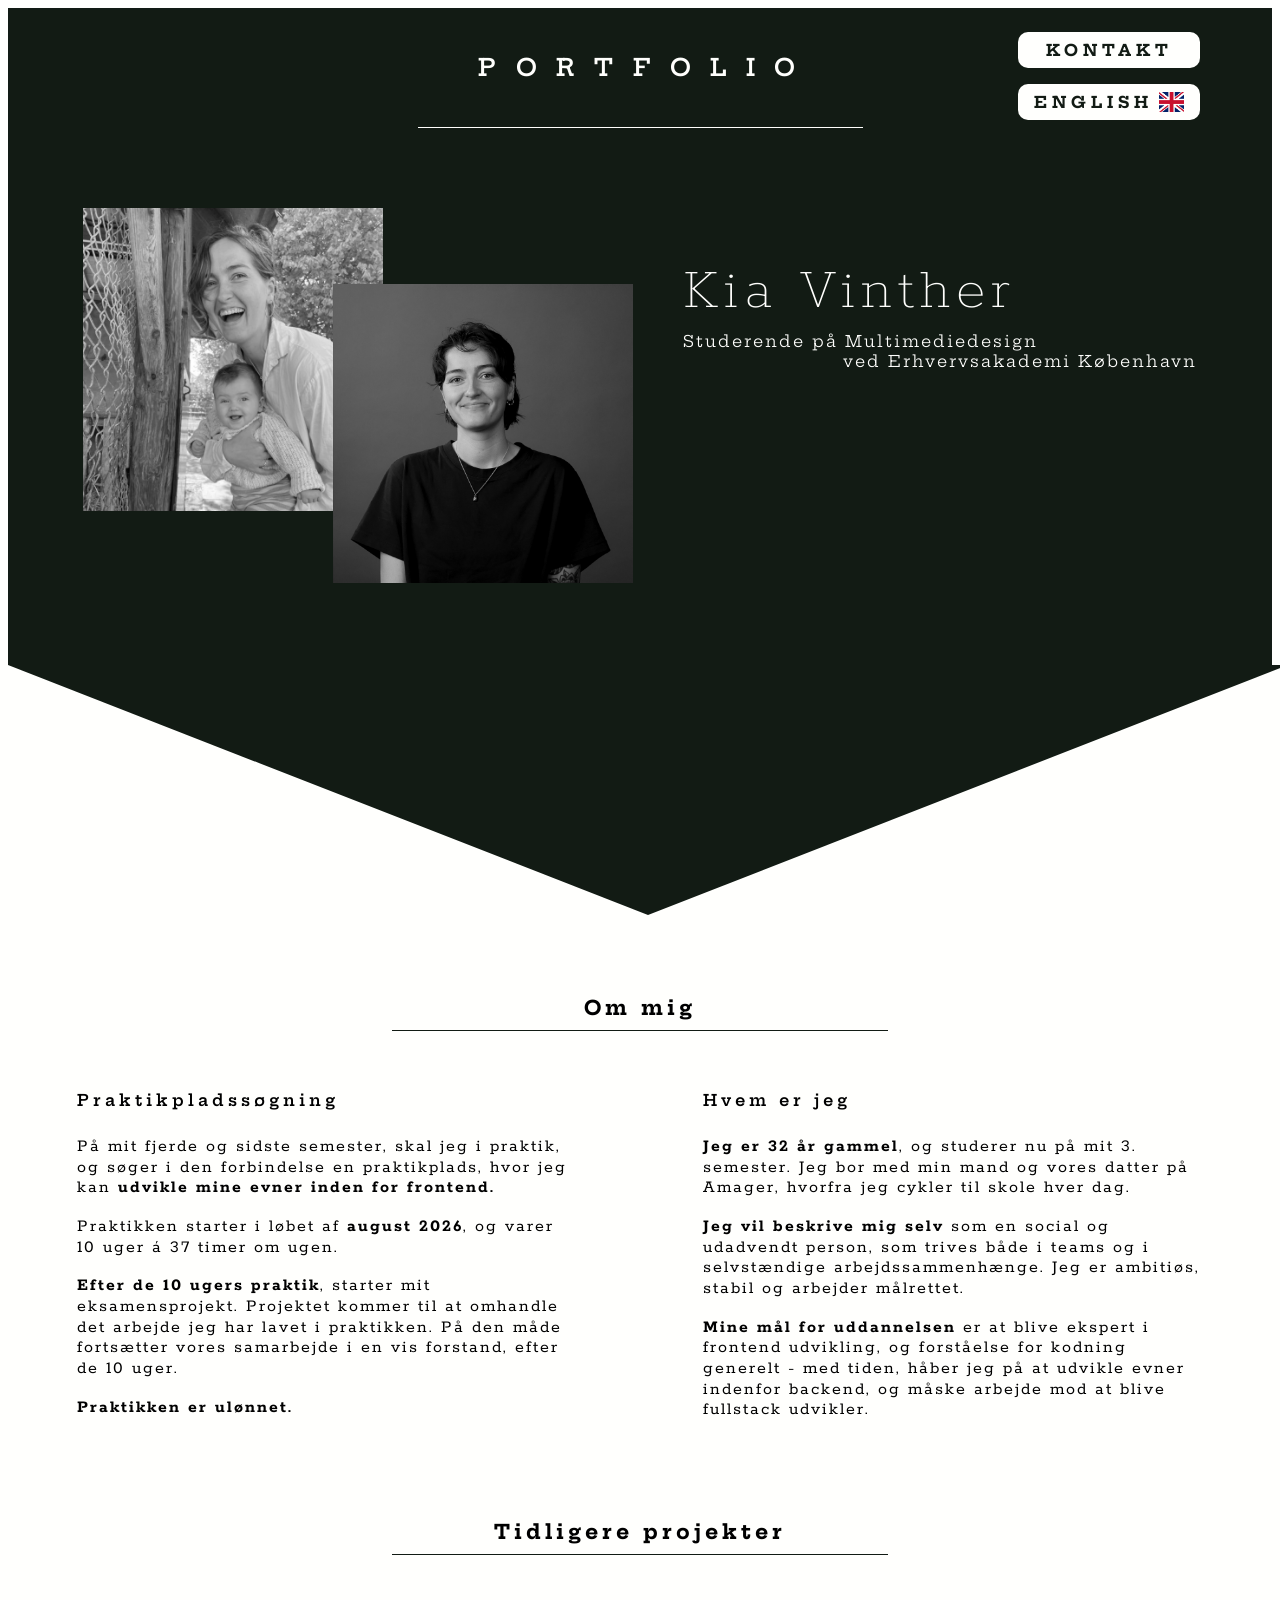
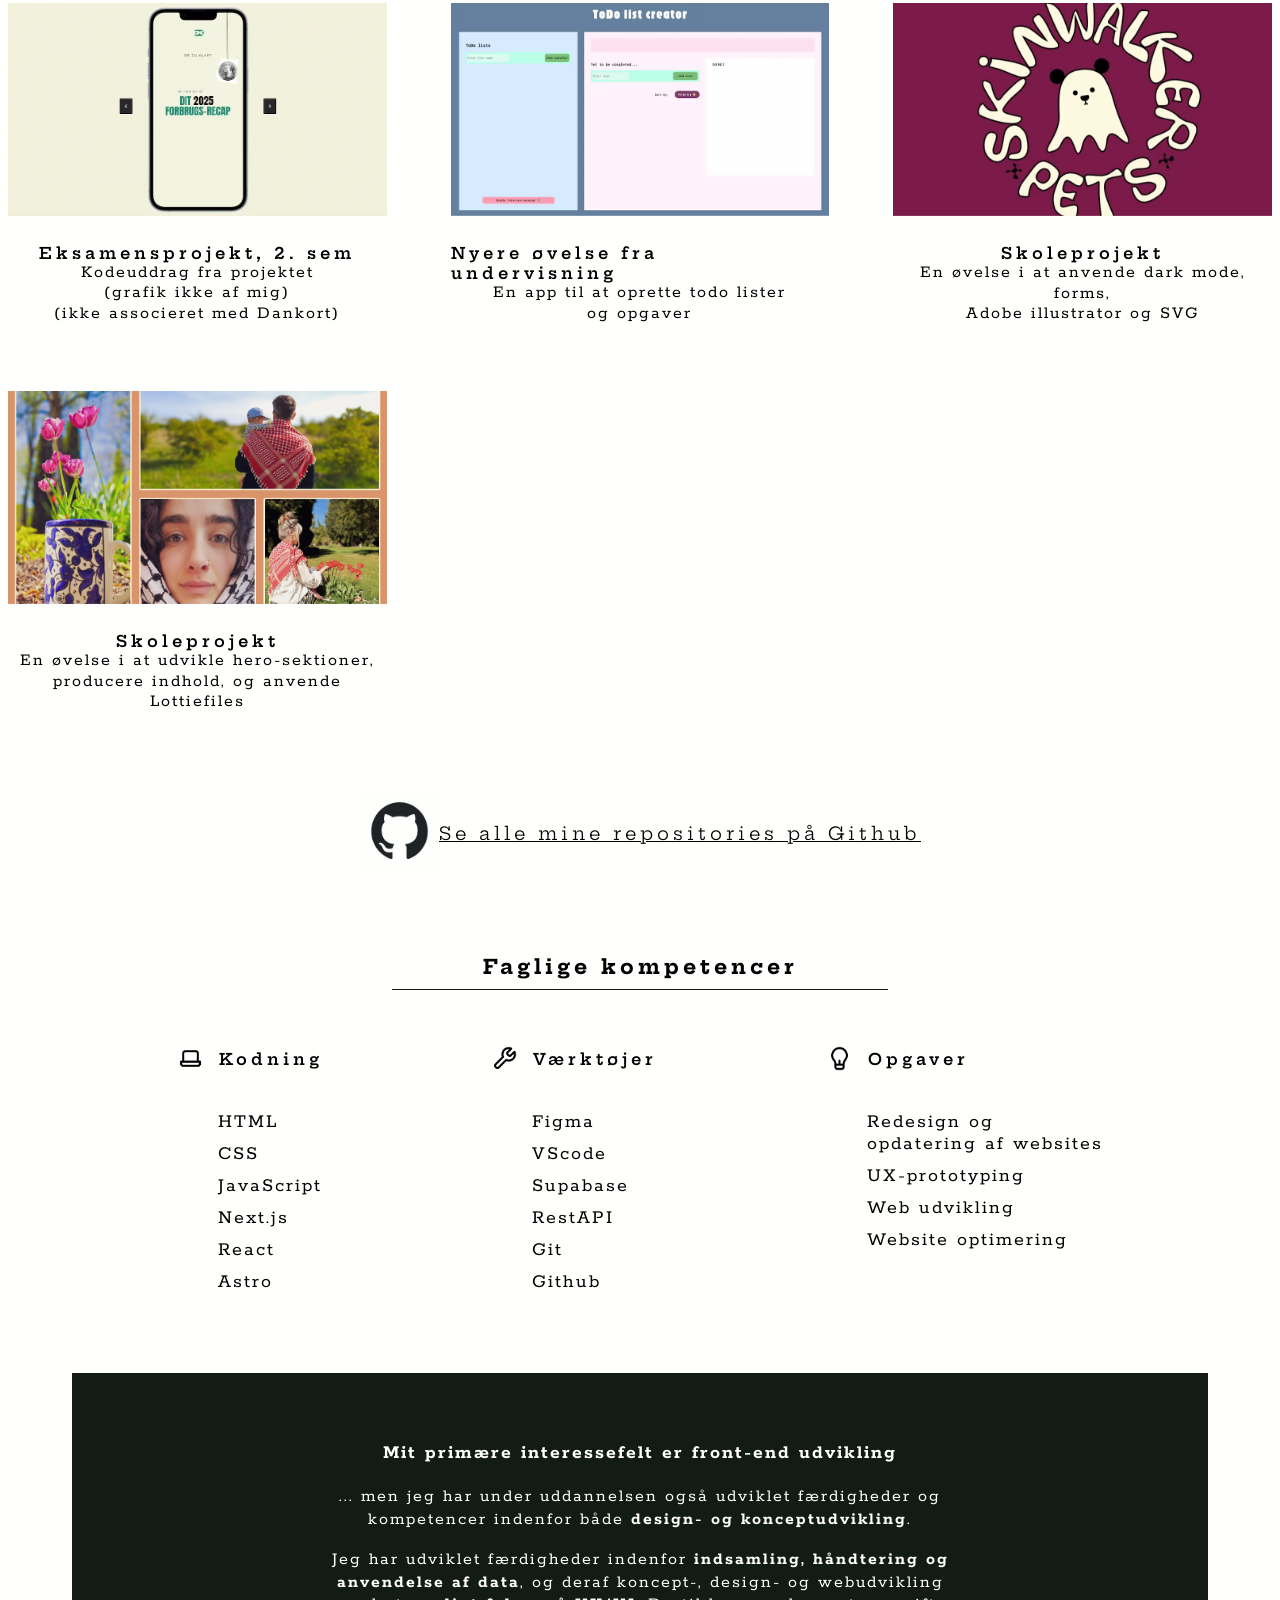
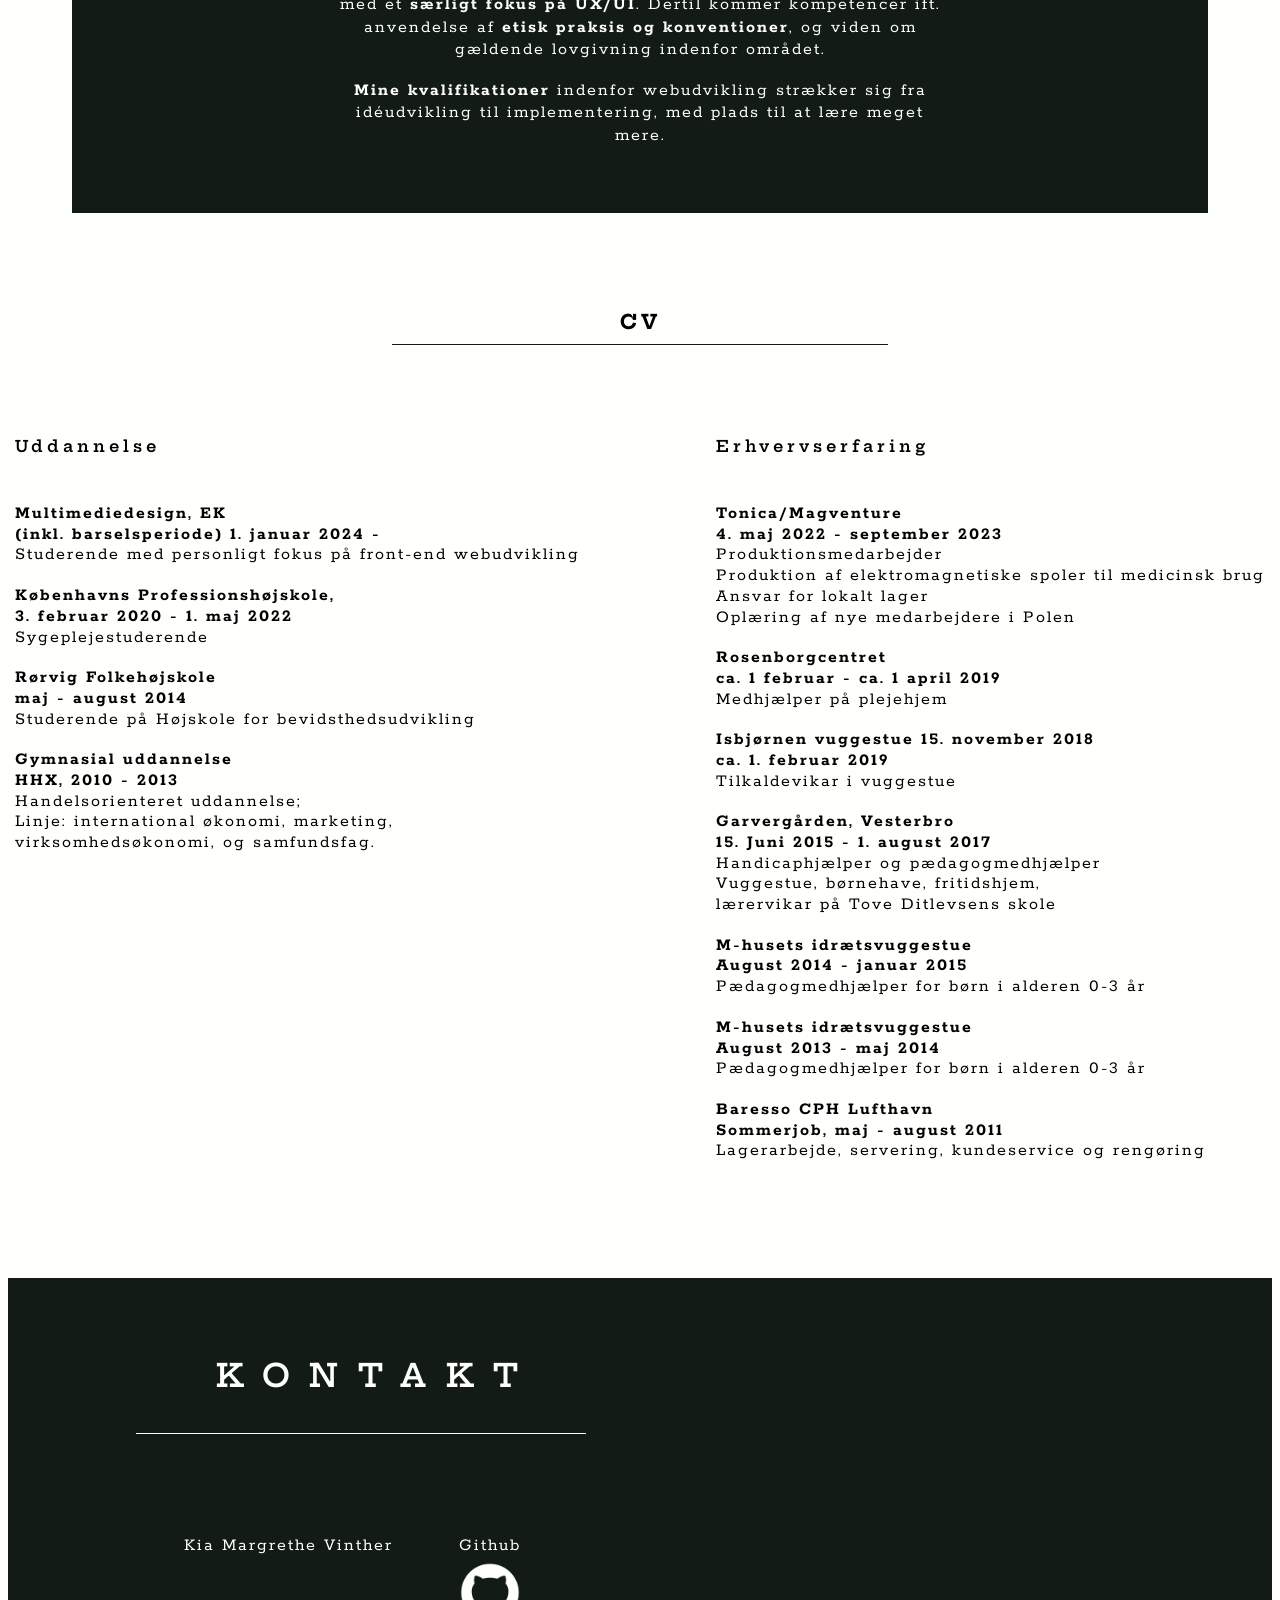
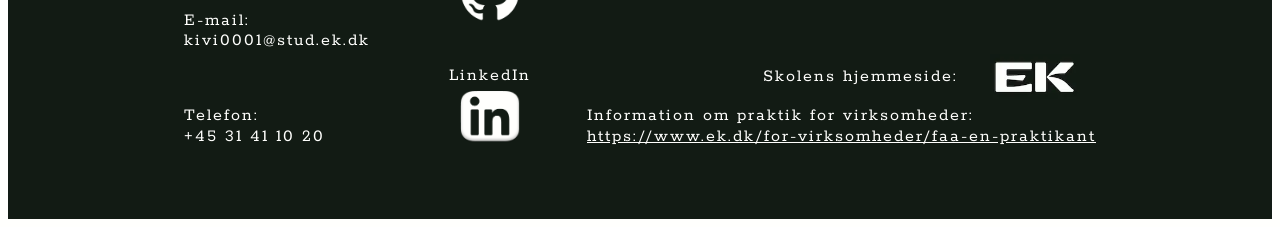
==== commit e418b3f0: "final styling" ====
--- a/index.html
+++ b/index.html
@@ -47,7 +47,7 @@
     <main>
       <section class="about-me-section">
         <h4>Om mig</h4>
-        <div id="about-me-div">
+        <div class="about-me-div">
           <div class="searching-intership-div">
             <h5>Praktikpladssøgning</h5>
             <p>
--- a/main.css
+++ b/main.css
@@ -10,8 +10,9 @@
 
 /* GENERAL STYLES */
 
-body{
+html, body{
     background-color: #fffffd;
+    scroll-behavior: smooth;
 }
 
 h1{
@@ -119,9 +120,8 @@
     background-color: #121B14;
     color: #fffffd;
     display: flex;
-    padding: 0em 4em;
+    padding: 5em 4em;
     justify-content: center;
-    padding-top: 5em;
 }
 
 .portrait-imgs{
@@ -190,7 +190,7 @@
 
 /* ABOUT ME */
 
-#about-me-div{
+.about-me-div{
     display: flex;
     flex-wrap: wrap;
     justify-content: center;
@@ -198,7 +198,7 @@
     margin-top: 2em;
 }
 
-#about-me-div div{
+.about-me-div div{
     max-width: 500px;
 }
 
@@ -212,23 +212,23 @@
 
 .projects-div{
     display: grid;
-    Grid-template-columns: repeat(auto-fit, minmax(500px, 1fr));
+    Grid-template-columns: repeat(auto-fit, minmax(350px, 1fr));
     row-gap: 3em;
     column-gap: 4em;
     margin-top: 3em;
+    align-content: center;
 }
 
 .projects-div div{
-    text-align: center;
+    display: flex;
+    flex-direction: column;
+    align-items: center;
 }
 
 .img-link{
-    display: grid;
-    Grid-template-columns: repeat(auto-fit, minmax(300px, 1fr));
-    column-gap: 4em;
-    position: relative;
-    align-items: center;
-}
+    max-width: 500px;
+}
+
 
 .img-link img{
     max-width: 100%;
@@ -278,6 +278,7 @@
 
 .projects-div p{
     margin-top: 0;
+    text-align: center;
 }
 
 .view-github-div{
@@ -502,9 +503,30 @@
 
 /* RESPONSIVENESS */
 
+@media (hover: none), (pointer: coarse) {
+  .overlay {
+    display: none; 
+  }
+}
+
 @media (max-width: 768px) {
     .header-section{
         display: block;
+        padding: 0em 2em;
+    }
+
+    .contact-button-div{
+        flex-direction: row;
+        justify-content: center;
+    }
+
+    .contact-button-div a{
+        width: 100px;
+        font-size: 10px;
+    }
+
+    .flag-btn img{
+        width: 18px;
     }
 
     .headline-div{
@@ -512,15 +534,18 @@
         margin-bottom: 1em;
     }
     h1{
-        font-size: 10px;
+        font-size: 14px;
+        padding: 1em 1em 0.5em 1.5em;
+        text-align: center;
+    }
+
+    .first-image{
+        display: none;
     }
 
     .second-image{
-        display: none;
-    }
-
-    .first-image{
-        max-width: 250px;
+        grid-column: 1 / -1;
+        grid-row: 1 / 2;
     }
 
     .name-present h2{
@@ -537,18 +562,27 @@
     .hero-section{
         flex-direction: column;
         align-items: center;
+        padding: 2em;
     }
 
     .headline-div{
         grid-column: 1;
     }
 
-    .contact-button-div{
-        align-items: center;
-    }
-
-    #about-me-div{
+
+    #triangle{
+        border-top: 100px solid #121B14;
+    }
+
+    h4{
+        margin: 4em;
+    }
+    .about-me-div{
         gap: 0;
+    }
+
+    .projects-div div h5{
+        text-align: center;
     }
 
     .view-on-git-p{
@@ -572,15 +606,44 @@
         padding: 1em;
     }
 
+    .footer-headline-div{
+        margin: 1em 3em;
+    }
+
     .footer-contact-section{
         flex-direction: column;
         row-gap: 2em;
-    }
+        padding: 2em;
+    }
+
+    .personal-contact-info-div p{
+        margin-top: 1em;
+    }
+
+    .links-git-linkedin-div{
+        display: flex;
+        justify-content: space-around;
+    }
+
+    .linkedin-footer-div a img{
+        margin-top: 5px;
+    }
+
+   .school-info-div{
+    margin-top: 2em;
+   }
+
+   .school-website-div{
+    justify-content: space-between;
+    column-gap: 0;
+   }
+
+   .internship-link-div{
+    margin-top: 2em;
+   }
 
 }
 /* Generelt mangler:
 
-hover funktioner på imgs
 bevægelse i scroll funktioner
-responsive check
 engelsk version */
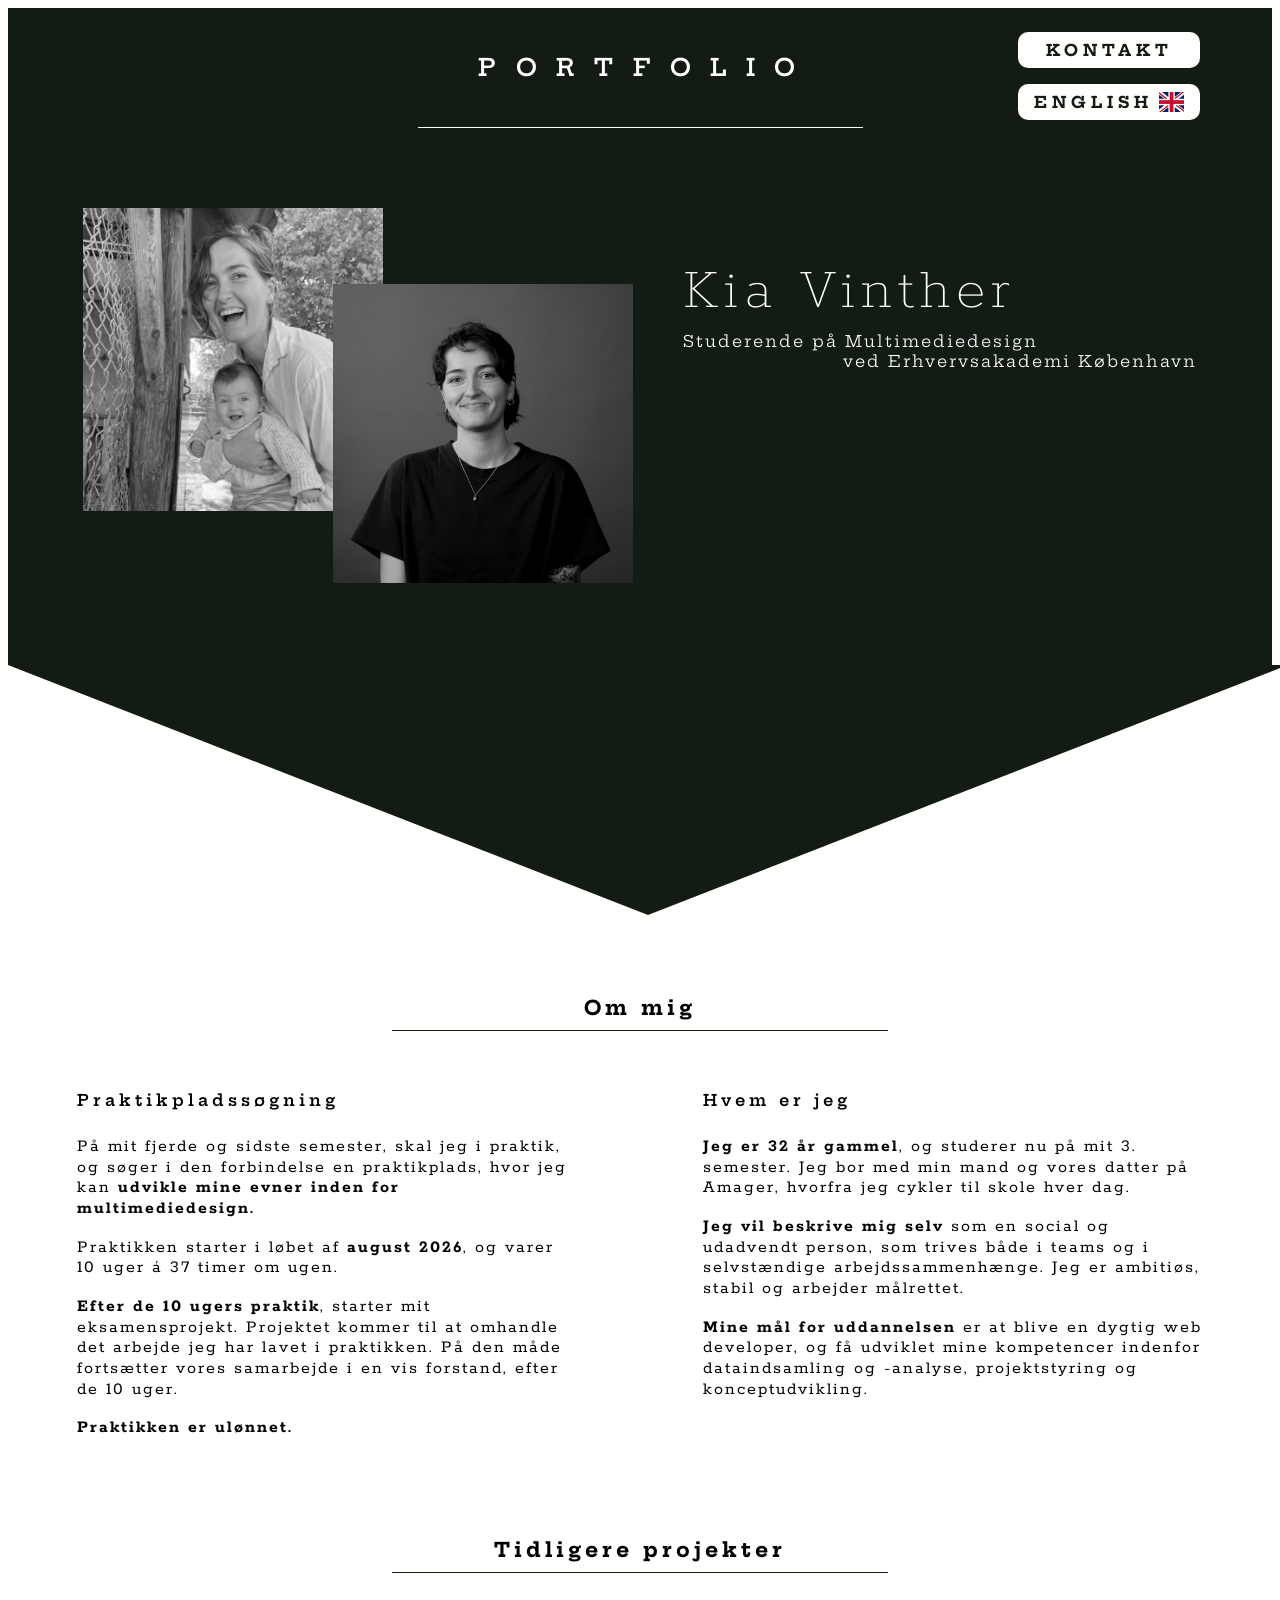
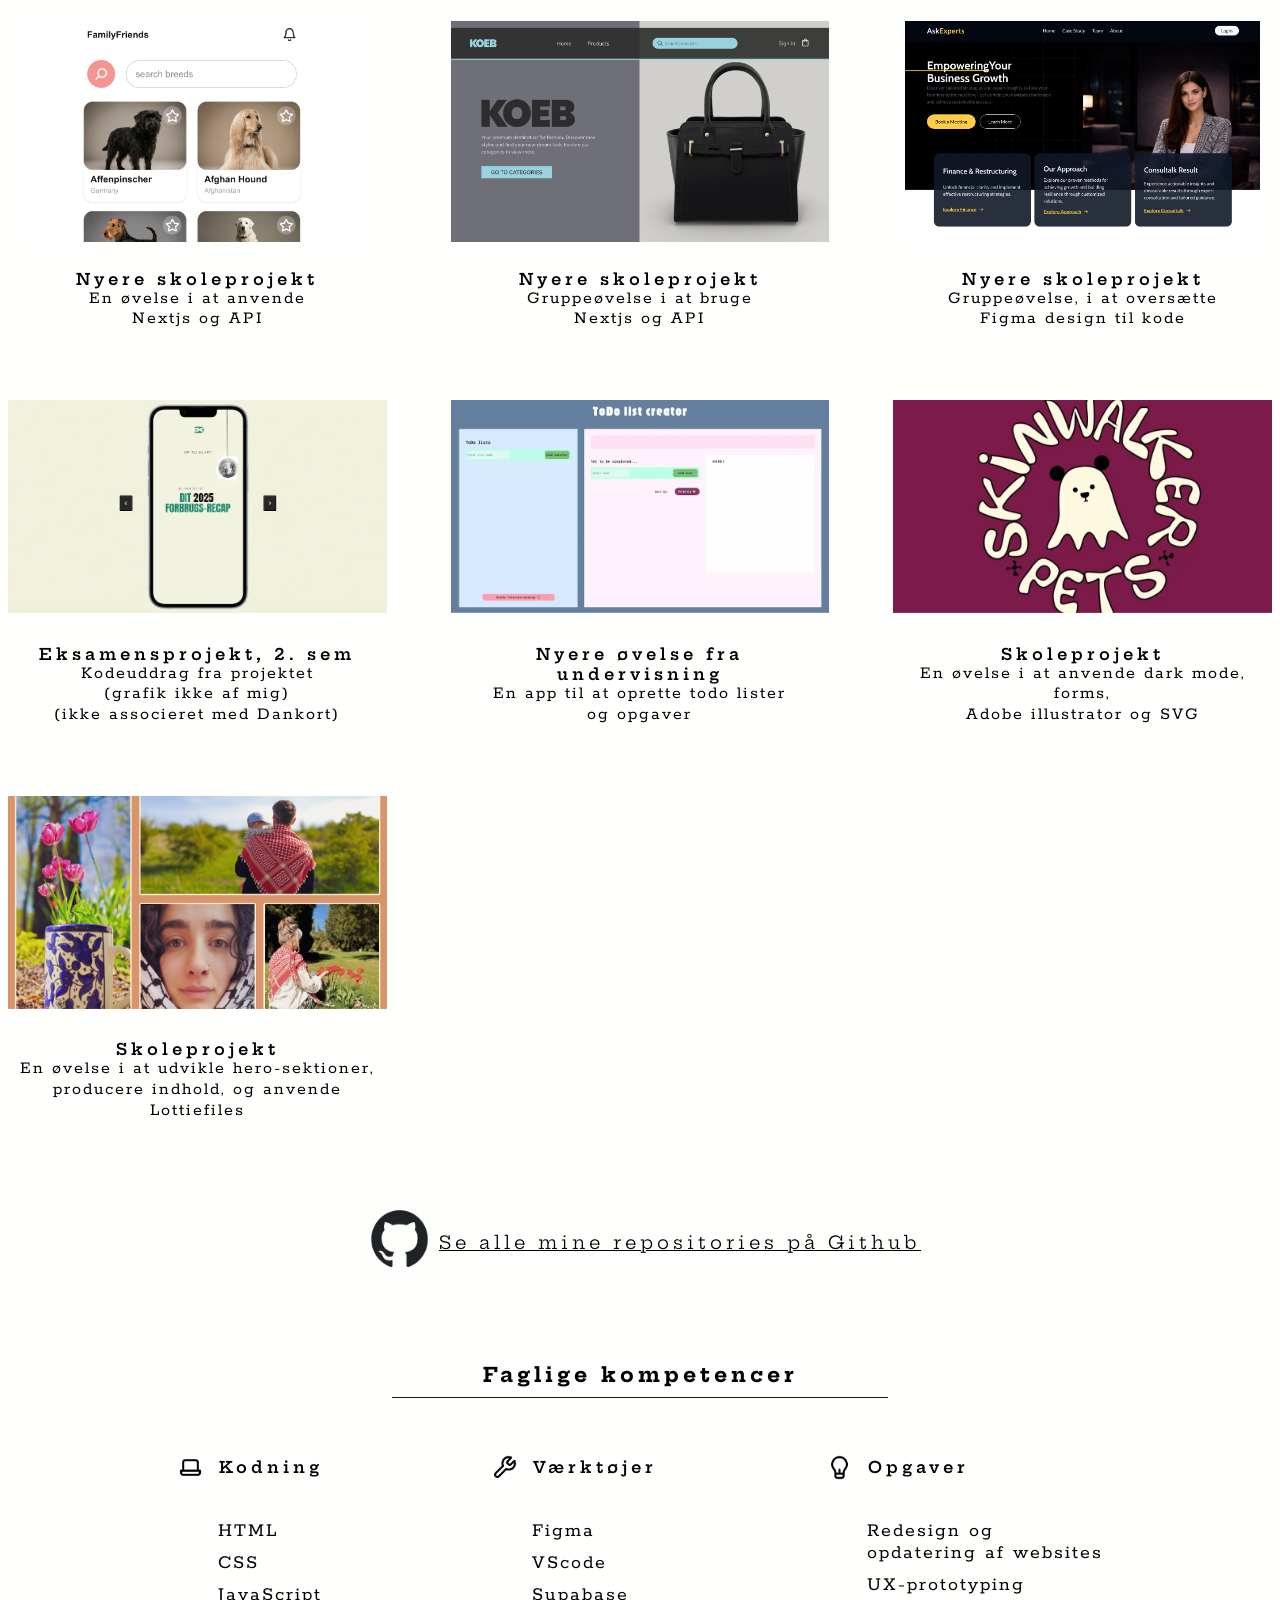
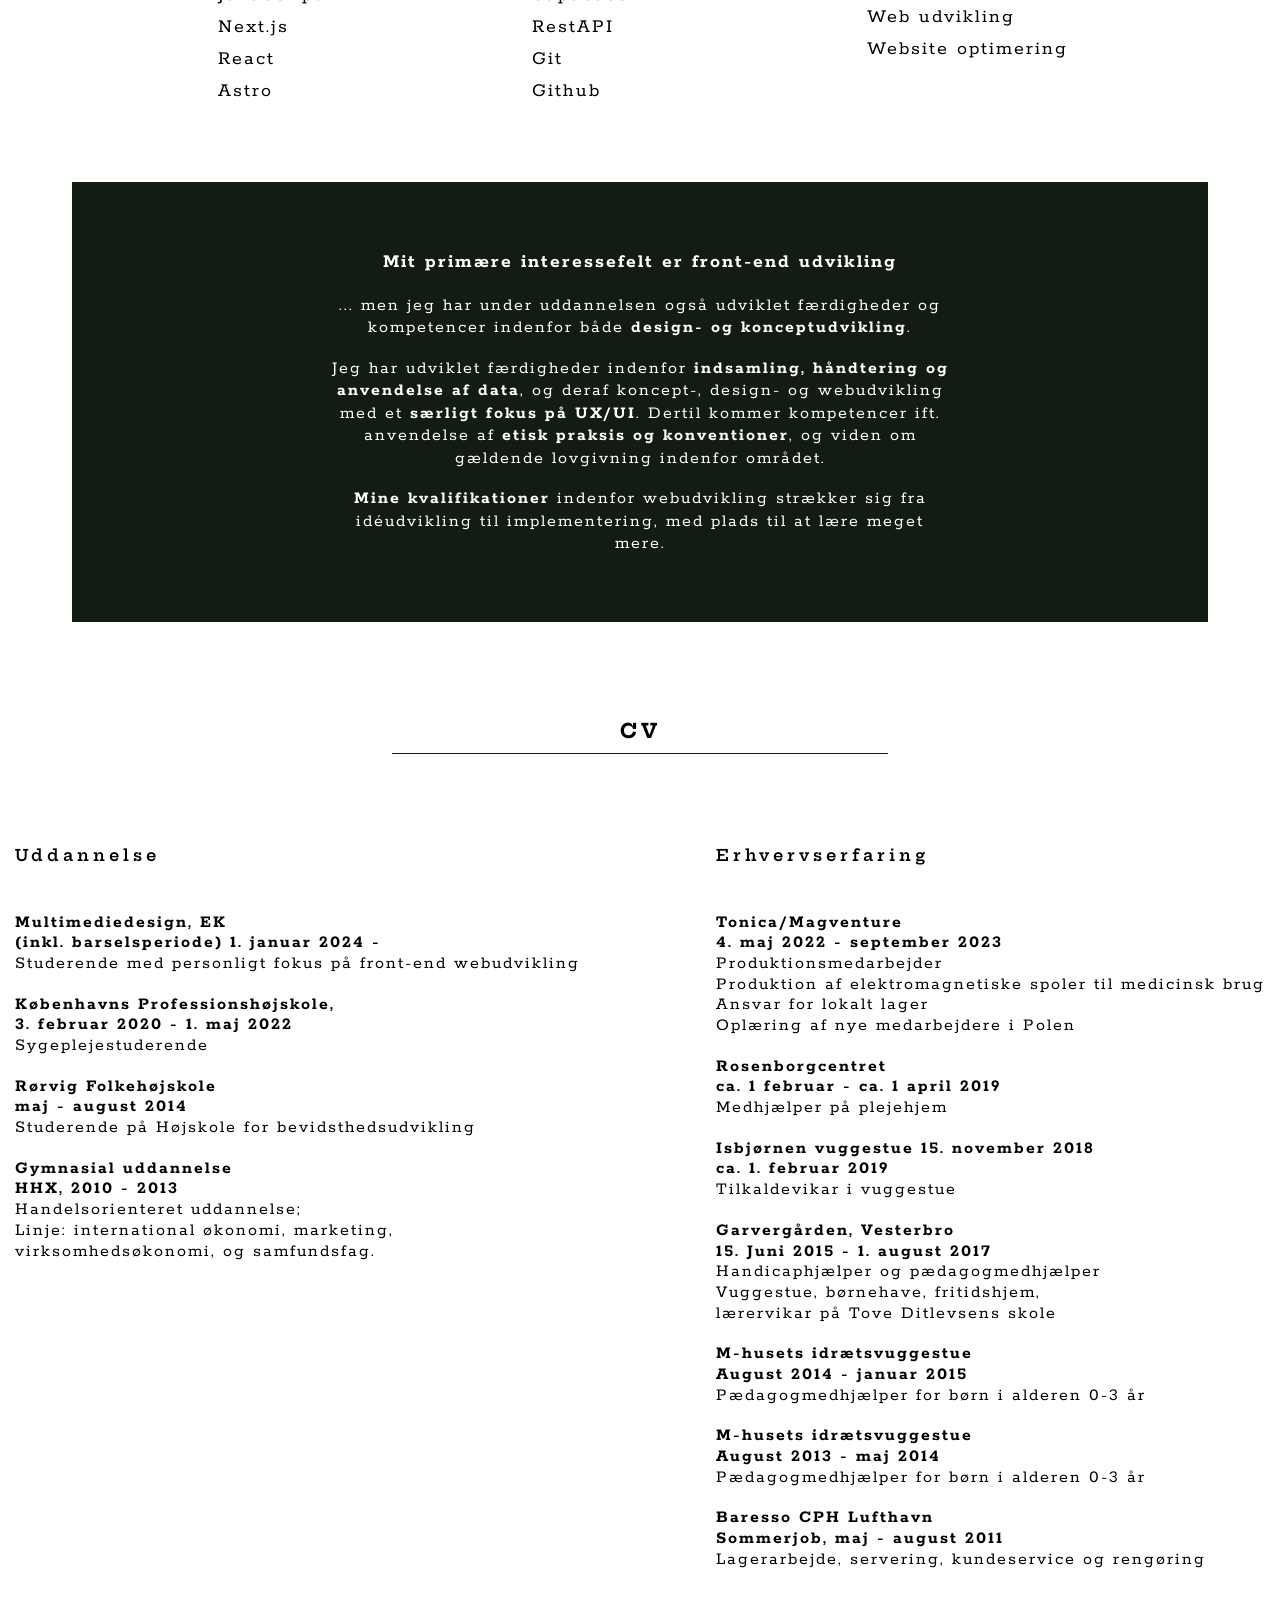
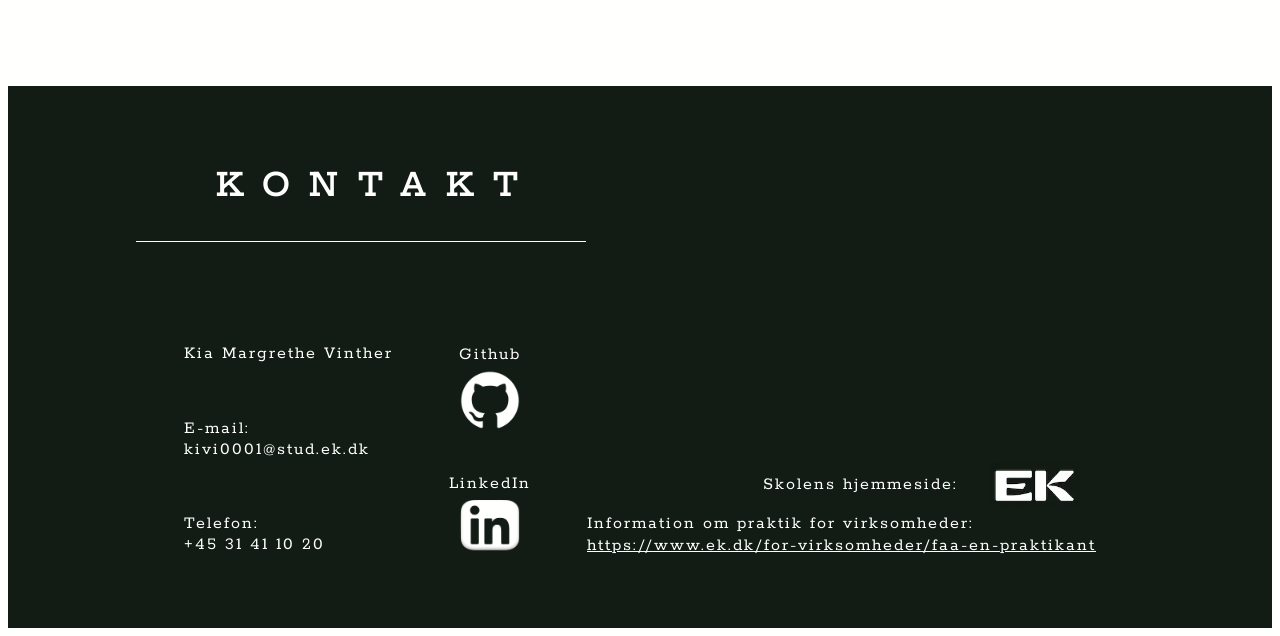
==== commit da54d61b: "update af interessefelter og portfolio projekter" ====
--- a/index.html
+++ b/index.html
@@ -2,7 +2,10 @@
 <html lang="en">
   <head>
     <meta charset="UTF-8" />
-    <meta name="viewport" content="width=device-width, initial-scale=1.0" />
+    <meta
+      name="viewport"
+      content="width=device-width, initial-scale=1.0"
+    />
     <link rel="stylesheet" href="main.css" />
     <meta name="robots" content="noindex" />
     <title>Portfolio</title>
@@ -14,8 +17,13 @@
           <h1>PORTFOLIO</h1>
         </div>
         <div class="contact-button-div">
-          <a href="#footer" target="_self">KONTAKT</a>
-          <a class="flag-btn" href=""
+          <a href="#footer" target="_self"
+            >KONTAKT</a
+          >
+          <a
+            class="flag-btn"
+            href="english.html"
+            target="_self"
             >ENGLISH
             <img
               src="imgs/english-flag.png"
@@ -38,8 +46,12 @@
         </div>
         <div class="name-present">
           <h2>Kia Vinther</h2>
-          <h3 class="first-line">Studerende på Multimediedesign</h3>
-          <h3 class="second-line">ved Erhvervsakademi København</h3>
+          <h3 class="first-line">
+            Studerende på Multimediedesign
+          </h3>
+          <h3 class="second-line">
+            ved Erhvervsakademi København
+          </h3>
         </div>
       </section>
       <section id="triangle"></section>
@@ -51,39 +63,54 @@
           <div class="searching-intership-div">
             <h5>Praktikpladssøgning</h5>
             <p>
-              På mit fjerde og sidste semester, skal jeg i praktik, og søger i
-              den forbindelse en praktikplads, hvor jeg kan
-              <b>udvikle mine evner inden for frontend.</b>
-            </p>
-            <p>
-              Praktikken starter i løbet af <b>august 2026</b>, og varer 10 uger
+              På mit fjerde og sidste semester,
+              skal jeg i praktik, og søger i den
+              forbindelse en praktikplads, hvor
+              jeg kan
+              <b
+                >udvikle mine evner inden for
+                multimediedesign.</b
+              >
+            </p>
+            <p>
+              Praktikken starter i løbet af
+              <b>august 2026</b>, og varer 10 uger
               á 37 timer om ugen.
             </p>
             <p>
-              <b>Efter de 10 ugers praktik</b>, starter mit eksamensprojekt.
-              Projektet kommer til at omhandle det arbejde jeg har lavet i
-              praktikken. På den måde fortsætter vores samarbejde i en vis
-              forstand, efter de 10 uger.
+              <b>Efter de 10 ugers praktik</b>,
+              starter mit eksamensprojekt.
+              Projektet kommer til at omhandle det
+              arbejde jeg har lavet i praktikken.
+              På den måde fortsætter vores
+              samarbejde i en vis forstand, efter
+              de 10 uger.
             </p>
             <p><b>Praktikken er ulønnet.</b></p>
           </div>
           <div class="who-am-i-div">
             <h5>Hvem er jeg</h5>
             <p>
-              <b>Jeg er 32 år gammel</b>, og studerer nu på mit 3. semester. Jeg
-              bor med min mand og vores datter på Amager, hvorfra jeg cykler til
-              skole hver dag.
-            </p>
-            <p>
-              <b>Jeg vil beskrive mig selv</b> som en social og udadvendt
-              person, som trives både i teams og i selvstændige
-              arbejdssammenhænge. Jeg er ambitiøs, stabil og arbejder målrettet.
-            </p>
-            <p>
-              <b>Mine mål for uddannelsen</b> er at blive ekspert i frontend
-              udvikling, og forståelse for kodning generelt - med tiden, håber
-              jeg på at udvikle evner indenfor backend, og måske arbejde mod at
-              blive fullstack udvikler.
+              <b>Jeg er 32 år gammel</b>, og
+              studerer nu på mit 3. semester. Jeg
+              bor med min mand og vores datter på
+              Amager, hvorfra jeg cykler til skole
+              hver dag.
+            </p>
+            <p>
+              <b>Jeg vil beskrive mig selv</b> som
+              en social og udadvendt person, som
+              trives både i teams og i
+              selvstændige arbejdssammenhænge. Jeg
+              er ambitiøs, stabil og arbejder
+              målrettet.
+            </p>
+            <p>
+              <b>Mine mål for uddannelsen</b> er
+              at blive en dygtig web developer, og
+              få udviklet mine kompetencer
+              indenfor dataindsamling og -analyse,
+              projektstyring og konceptudvikling.
             </p>
           </div>
         </div>
@@ -95,6 +122,81 @@
             <div class="img-link">
               <a
                 target="_blank"
+                href="https://family-friends-nine.vercel.app/"
+              >
+                <img
+                  class="project-img"
+                  src="imgs/dogapi.png"
+                  alt="et billede fra et udsnit af hjemmeside/projekt"
+                />
+                <div class="overlay">
+                  <p class="project-link-text">
+                    Se på Vercel
+                  </p>
+                </div>
+              </a>
+            </div>
+            <h5>Nyere skoleprojekt</h5>
+            <p>
+              En øvelse i at anvende
+              <br />Nextjs og API
+            </p>
+          </div>
+
+          <div>
+            <div class="img-link">
+              <a
+                target="_blank"
+                href="https://simple-shop-opgave.vercel.app/"
+              >
+                <img
+                  class="project-img"
+                  src="imgs/koeb.png"
+                  alt="et billede fra et udsnit af hjemmeside/projekt"
+                />
+                <div class="overlay">
+                  <p class="project-link-text">
+                    Se på Vercel
+                  </p>
+                </div>
+              </a>
+            </div>
+            <h5>Nyere skoleprojekt</h5>
+            <p>
+              Gruppeøvelse i at bruge
+              <br />Nextjs og API
+            </p>
+          </div>
+
+          <div>
+            <div class="img-link">
+              <a
+                target="_blank"
+                href="https://figmatilkode.netlify.app/"
+              >
+                <img
+                  class="project-img"
+                  src="imgs/fromfigmatocode.png"
+                  alt="et billede fra et udsnit af hjemmeside/projekt"
+                />
+                <div class="overlay">
+                  <p class="project-link-text">
+                    Se på Netlify
+                  </p>
+                </div>
+              </a>
+            </div>
+            <h5>Nyere skoleprojekt</h5>
+            <p>
+              Gruppeøvelse, i at oversætte
+              <br />Figma design til kode
+            </p>
+          </div>
+
+          <div>
+            <div class="img-link">
+              <a
+                target="_blank"
                 href="https://codepen.io/kimahivi/details/RNGwWvV"
               >
                 <img
@@ -103,14 +205,17 @@
                   alt="et billede fra et udsnit af hjemmeside/projekt, som forestiller en telefon med grafisk indhold i."
                 />
                 <div class="overlay">
-                  <p class="project-link-text">View in CodePen</p>
+                  <p class="project-link-text">
+                    Se i CodePen
+                  </p>
                 </div>
               </a>
             </div>
             <h5>Eksamensprojekt, 2. sem</h5>
             <p>
-              Kodeuddrag fra projektet <br />(grafik ikke af mig) <br />(ikke
-              associeret med Dankort)
+              Kodeuddrag fra projektet
+              <br />(grafik ikke af mig)
+              <br />(ikke associeret med Dankort)
             </p>
           </div>
           <div>
@@ -125,12 +230,17 @@
                   alt="et billede fra et udsnit af hjemmeside/projekt, af en todoliste app."
                 />
                 <div class="overlay">
-                  <p class="project-link-text">View on Github pages</p>
+                  <p class="project-link-text">
+                    Se på Github pages
+                  </p>
                 </div>
               </a>
             </div>
             <h5>Nyere øvelse fra undervisning</h5>
-            <p>En app til at oprette todo lister <br />og opgaver</p>
+            <p>
+              En app til at oprette todo lister
+              <br />og opgaver
+            </p>
           </div>
           <div>
             <div class="img-link">
@@ -144,14 +254,17 @@
                   alt="et billede fra et udsnit af hjemmeside/projekt, af et logo med et spøgelse, og teksten: skinwalker pets."
                 />
                 <div class="overlay">
-                  <p class="project-link-text">View on Netlify</p>
+                  <p class="project-link-text">
+                    Se på Netlify
+                  </p>
                 </div>
               </a>
             </div>
             <h5>Skoleprojekt</h5>
             <p>
-              En øvelse i at anvende dark mode, forms, <br />Adobe illustrator
-              og SVG
+              En øvelse i at anvende dark mode,
+              forms, <br />Adobe illustrator og
+              SVG
             </p>
           </div>
           <div>
@@ -166,14 +279,17 @@
                   alt="et billede fra et udsnit af hjemmeside/projekt, som forestiller fire forskellige billeder af mennesker og natur."
                 />
                 <div class="overlay">
-                  <p class="project-link-text">View on Netlify</p>
+                  <p class="project-link-text">
+                    Se på Netlify
+                  </p>
                 </div>
               </a>
             </div>
             <h5>Skoleprojekt</h5>
             <p>
-              En øvelse i at udvikle hero-sektioner, <br />producere indhold, og
-              anvende Lottiefiles
+              En øvelse i at udvikle
+              hero-sektioner, <br />producere
+              indhold, og anvende Lottiefiles
             </p>
           </div>
         </div>
@@ -182,22 +298,31 @@
             target="_blank"
             href="https://github.com/kivi0001?tab=repositories"
           >
-            <img src="imgs/github-for-light-bg.webp" alt="github logo" />
+            <img
+              src="imgs/github-for-light-bg.webp"
+              alt="github logo"
+            />
           </a>
           <a
             class="view-on-git-p"
             target="_blank"
             href="https://github.com/kivi0001?tab=repositories"
           >
-            <p>Se alle mine repositories på Github</p>
+            <p>
+              Se alle mine repositories på Github
+            </p>
           </a>
         </div>
       </section>
-      <section class="professional-skills-section">
+      <section
+        class="professional-skills-section"
+      >
         <h4>Faglige kompetencer</h4>
         <div class="competencies-div">
           <div class="coding-div">
-            <div class="prof-skills-headlines-divs">
+            <div
+              class="prof-skills-headlines-divs"
+            >
               <div class="icon">
                 <img
                   src="imgs/laptop.png"
@@ -216,7 +341,9 @@
             </ul>
           </div>
           <div class="tools-div">
-            <div class="prof-skills-headlines-divs">
+            <div
+              class="prof-skills-headlines-divs"
+            >
               <div class="icon">
                 <img
                   src="imgs/tool.png"
@@ -235,7 +362,9 @@
             </ul>
           </div>
           <div class="tasks-div">
-            <div class="prof-skills-headlines-divs">
+            <div
+              class="prof-skills-headlines-divs"
+            >
               <div class="icon">
                 <img
                   src="imgs/tasks_lightbulb.png"
@@ -245,7 +374,10 @@
               <h5>Opgaver</h5>
             </div>
             <ul class="tasks-ul">
-              <li>Redesign og <br />opdatering af websites</li>
+              <li>
+                Redesign og <br />opdatering af
+                websites
+              </li>
               <li>UX-prototyping</li>
               <li>Web udvikling</li>
               <li>Website optimering</li>
@@ -254,23 +386,33 @@
         </div>
         <div class="my-field-of-interest-div">
           <p class="first-line-p">
-            Mit primære interessefelt er front-end udvikling
+            Mit primære interessefelt er front-end
+            udvikling
           </p>
           <p>
-            ... men jeg har under uddannelsen også udviklet færdigheder og
-            kompetencer indenfor både <b>design- og konceptudvikling</b>.
+            ... men jeg har under uddannelsen også
+            udviklet færdigheder og kompetencer
+            indenfor både
+            <b>design- og konceptudvikling</b>.
           </p>
           <p>
             Jeg har udviklet færdigheder indenfor
-            <b>indsamling, håndtering og anvendelse af data</b>, og deraf
-            koncept-, design- og webudvikling med et
-            <b>særligt fokus på UX/UI</b>. Dertil kommer kompetencer ift.
-            anvendelse af <b>etisk praksis og konventioner</b>, og viden om
-            gældende lovgivning indenfor området.
+            <b
+              >indsamling, håndtering og
+              anvendelse af data</b
+            >, og deraf koncept-, design- og
+            webudvikling med et
+            <b>særligt fokus på UX/UI</b>. Dertil
+            kommer kompetencer ift. anvendelse af
+            <b>etisk praksis og konventioner</b>,
+            og viden om gældende lovgivning
+            indenfor området.
           </p>
           <p>
-            <b>Mine kvalifikationer</b> indenfor webudvikling strækker sig fra
-            idéudvikling til implementering, med plads til at lære meget mere.
+            <b>Mine kvalifikationer</b> indenfor
+            webudvikling strækker sig fra
+            idéudvikling til implementering, med
+            plads til at lære meget mere.
           </p>
         </div>
       </section>
@@ -282,27 +424,44 @@
             <ul>
               <li>
                 <p>
-                  Multimediedesign, EK <br />(inkl. barselsperiode) 1. januar
-                  2024 -
-                </p>
-                <p>Studerende med personligt fokus på front-end webudvikling</p>
-              </li>
-              <li>
-                <p>
-                  Københavns Professionshøjskole, <br />3. februar 2020 - 1. maj
+                  Multimediedesign, EK
+                  <br />(inkl. barselsperiode) 1.
+                  januar 2024 -
+                </p>
+                <p>
+                  Studerende med personligt fokus
+                  på front-end webudvikling
+                </p>
+              </li>
+              <li>
+                <p>
+                  Københavns Professionshøjskole,
+                  <br />3. februar 2020 - 1. maj
                   2022
                 </p>
                 <p>Sygeplejestuderende</p>
               </li>
               <li>
-                <p>Rørvig Folkehøjskole <br />maj - august 2014</p>
-                <p>Studerende på Højskole for bevidsthedsudvikling</p>
-              </li>
-              <li>
-                <p>Gymnasial uddannelse <br />HHX, 2010 - 2013</p>
-                <p>
-                  Handelsorienteret uddannelse; <br />Linje: international
-                  økonomi, marketing, <br />virksomhedsøkonomi, og samfundsfag.
+                <p>
+                  Rørvig Folkehøjskole <br />maj -
+                  august 2014
+                </p>
+                <p>
+                  Studerende på Højskole for
+                  bevidsthedsudvikling
+                </p>
+              </li>
+              <li>
+                <p>
+                  Gymnasial uddannelse <br />HHX,
+                  2010 - 2013
+                </p>
+                <p>
+                  Handelsorienteret uddannelse;
+                  <br />Linje: international
+                  økonomi, marketing,
+                  <br />virksomhedsøkonomi, og
+                  samfundsfag.
                 </p>
               </li>
             </ul>
@@ -311,45 +470,77 @@
             <h5>Erhvervserfaring</h5>
             <ul>
               <li>
-                <p>Tonica/Magventure <br />4. maj 2022 - september 2023</p>
-                <p>
-                  Produktionsmedarbejder <br />Produktion af elektromagnetiske
-                  spoler til medicinsk brug <br />Ansvar for lokalt lager
-                  <br />Oplæring af nye medarbejdere i Polen
-                </p>
-              </li>
-              <li>
-                <p>Rosenborgcentret <br />ca. 1 februar - ca. 1 april 2019</p>
+                <p>
+                  Tonica/Magventure <br />4. maj
+                  2022 - september 2023
+                </p>
+                <p>
+                  Produktionsmedarbejder
+                  <br />Produktion af
+                  elektromagnetiske spoler til
+                  medicinsk brug <br />Ansvar for
+                  lokalt lager <br />Oplæring af
+                  nye medarbejdere i Polen
+                </p>
+              </li>
+              <li>
+                <p>
+                  Rosenborgcentret <br />ca. 1
+                  februar - ca. 1 april 2019
+                </p>
                 <p>Medhjælper på plejehjem</p>
               </li>
               <li>
                 <p>
-                  Isbjørnen vuggestue 15. november 2018 <br />ca. 1. februar
-                  2019
+                  Isbjørnen vuggestue 15. november
+                  2018 <br />ca. 1. februar 2019
                 </p>
                 <p>Tilkaldevikar i vuggestue</p>
               </li>
               <li>
                 <p>
-                  Garvergården, Vesterbro <br />15. Juni 2015 - 1. august 2017
-                </p>
-                <p>
-                  Handicaphjælper og pædagogmedhjælper <br />Vuggestue,
-                  børnehave, fritidshjem, <br />lærervikar på Tove Ditlevsens
-                  skole
-                </p>
-              </li>
-              <li>
-                <p>M-husets idrætsvuggestue <br />August 2014 - januar 2015</p>
-                <p>Pædagogmedhjælper for børn i alderen 0-3 år</p>
-              </li>
-              <li>
-                <p>M-husets idrætsvuggestue <br />August 2013 - maj 2014</p>
-                <p>Pædagogmedhjælper for børn i alderen 0-3 år</p>
-              </li>
-              <li>
-                <p>Baresso CPH Lufthavn <br />Sommerjob, maj - august 2011</p>
-                <p>Lagerarbejde, servering, kundeservice og rengøring</p>
+                  Garvergården, Vesterbro
+                  <br />15. Juni 2015 - 1. august
+                  2017
+                </p>
+                <p>
+                  Handicaphjælper og
+                  pædagogmedhjælper
+                  <br />Vuggestue, børnehave,
+                  fritidshjem, <br />lærervikar på
+                  Tove Ditlevsens skole
+                </p>
+              </li>
+              <li>
+                <p>
+                  M-husets idrætsvuggestue
+                  <br />August 2014 - januar 2015
+                </p>
+                <p>
+                  Pædagogmedhjælper for børn i
+                  alderen 0-3 år
+                </p>
+              </li>
+              <li>
+                <p>
+                  M-husets idrætsvuggestue
+                  <br />August 2013 - maj 2014
+                </p>
+                <p>
+                  Pædagogmedhjælper for børn i
+                  alderen 0-3 år
+                </p>
+              </li>
+              <li>
+                <p>
+                  Baresso CPH Lufthavn
+                  <br />Sommerjob, maj - august
+                  2011
+                </p>
+                <p>
+                  Lagerarbejde, servering,
+                  kundeservice og rengøring
+                </p>
               </li>
             </ul>
           </div>
@@ -373,7 +564,10 @@
               target="_blank"
               href="https://github.com/kivi0001?tab=repositories"
             >
-              <img src="imgs/github-for-dark-bg.png" alt="Et github ikon." />
+              <img
+                src="imgs/github-for-dark-bg.png"
+                alt="Et github ikon."
+              />
             </a>
           </div>
           <div class="linkedin-footer-div">
@@ -382,14 +576,20 @@
               target="_blank"
               href="https://www.linkedin.com/in/kia-vinther-4b3834bb/"
             >
-              <img src="imgs/linked-in-icon.png" alt="Et linkedin ikon." />
+              <img
+                src="imgs/linked-in-icon.png"
+                alt="Et linkedin ikon."
+              />
             </a>
           </div>
         </div>
         <div class="school-info-div">
           <div class="school-website-div">
             <p>Skolens hjemmeside:</p>
-            <a target="_blank" href="https://www.ek.dk/">
+            <a
+              target="_blank"
+              href="https://www.ek.dk/"
+            >
               <img
                 src="imgs/ek-logo.webp"
                 alt="et logo fra Københavns Erhvervsakademi."
@@ -397,7 +597,10 @@
             </a>
           </div>
           <div class="internship-link-div">
-            <p>Information om praktik for virksomheder:</p>
+            <p>
+              Information om praktik for
+              virksomheder:
+            </p>
             <a
               target="_blank"
               href="https://www.ek.dk/for-virksomheder/faa-en-praktikant"
--- a/main.css
+++ b/main.css
@@ -1,239 +1,245 @@
 @font-face {
-    font-family: 'rokkitt';
-    src: url(fonts/Rokkitt/Rokkitt-VariableFont_wght.ttf);
+  font-family: "rokkitt";
+  src: url(fonts/Rokkitt/Rokkitt-VariableFont_wght.ttf);
 }
 
 @font-face {
-    font-family: 'hepta';
-    src: url(fonts/Hepta_Slab/HeptaSlab-VariableFont_wght.ttf);
+  font-family: "hepta";
+  src: url(fonts/Hepta_Slab/HeptaSlab-VariableFont_wght.ttf);
 }
 
 /* GENERAL STYLES */
 
-html, body{
-    background-color: #fffffd;
-    scroll-behavior: smooth;
-}
-
-h1{
-    padding: 1em 2em 0.5em 2.5em;
-    letter-spacing: 20px;
-    font-weight: 600;
+html,
+body {
+  background-color: #fffffd;
+  scroll-behavior: smooth;
+}
+
+h1 {
+  padding: 1em 2em 0.5em 2.5em;
+  letter-spacing: 20px;
+  font-weight: 600;
 }
 
 h2,
-p{
-    font-family: rokkitt;
-}
-
-p{
-    font-size: 18px;
-    line-height: 1.15;
-    letter-spacing: 2px
+p {
+  font-family: rokkitt;
+}
+
+p {
+  font-size: 18px;
+  line-height: 1.15;
+  letter-spacing: 2px;
 }
 
 h1,
 h3,
 h4,
-h5{
-    font-family: hepta;
-}
-
-h4{
-    font-size: 20px;
-    letter-spacing: 4px;
-    text-align: center;
-    margin: 4em 30vw 1em 30vw;
-    border-bottom: 1.5px solid #121B14;
-    padding-bottom: 0.5em;
-}
-
-h5{
-    font-size: 16px;
-    letter-spacing: 4px;
-    font-weight: 600;
-}
-
-li{
-    font-family: rokkitt;
-    font-size: 20px;
-    letter-spacing: 2px;
-    list-style-type: none;
+h5 {
+  font-family: hepta;
+}
+
+h4 {
+  font-size: 20px;
+  letter-spacing: 4px;
+  text-align: center;
+  margin: 4em 30vw 1em 30vw;
+  border-bottom: 1.5px solid #121b14;
+  padding-bottom: 0.5em;
+}
+
+h5 {
+  font-size: 16px;
+  letter-spacing: 4px;
+  font-weight: 600;
+}
+
+li {
+  font-family: rokkitt;
+  font-size: 20px;
+  letter-spacing: 2px;
+  list-style-type: none;
 }
 
 /* HEADER */
 
-.header-section{
-    background-color: #121B14;
-    color: #fffffd;
-    display: grid;
-    grid-template-columns: 1fr 1fr 1fr;
-        padding: 0em 4em;
-}
-
-
-.headline-div{
-    grid-column: 2;
-    text-align: center;
-    border-bottom: 1.5px solid #fffffd;
-}
-
-.contact-button-div{
-    margin-top: 1em;
-    display: flex;
-    flex-direction: column;
-    align-items: end;
-}
-
-.contact-button-div a{
-    background-color: #fffffd;
-    color: #121B14;
-    padding: 0.5em 1em;
-    margin: 0.5em;
-    width: 150px;
-    text-decoration: none;
-    font-weight: 600;
-    letter-spacing: 5px;
-    font-family: hepta;
-    font-weight: bold;
-    text-align: center;
-    border-radius: 10px;
-}
-
-.contact-button-div a:hover{
-    background-color: #121B14;
-    color: #fffffd;
-    border: 1.5px solid #fffffd;
-    cursor: pointer;
-}
-
-.flag-btn{
-    display: flex;
-    justify-content: space-between;
-}
-
-.flag-btn img{
-    width: 25px;
-}
-
-.hero-section{
-    background-color: #121B14;
-    color: #fffffd;
-    display: flex;
-    padding: 5em 4em;
-    justify-content: center;
-}
-
-.portrait-imgs{
-    display: grid;
-    grid-template-columns: repeat(12, 1fr);
+.header-section {
+  background-color: #121b14;
+  color: #fffffd;
+  display: grid;
+  grid-template-columns: 1fr 1fr 1fr;
+  padding: 0em 4em;
+}
+
+.headline-div {
+  grid-column: 2;
+  text-align: center;
+  border-bottom: 1.5px solid #fffffd;
+}
+
+.contact-button-div {
+  margin-top: 1em;
+  display: flex;
+  flex-direction: column;
+  align-items: end;
+}
+
+.contact-button-div a {
+  background-color: #fffffd;
+  color: #121b14;
+  padding: 0.5em 1em;
+  margin: 0.5em;
+  width: 150px;
+  text-decoration: none;
+  font-weight: 600;
+  letter-spacing: 5px;
+  font-family: hepta;
+  font-weight: bold;
+  text-align: center;
+  border-radius: 10px;
+}
+
+.contact-button-div a:hover {
+  background-color: #121b14;
+  color: #fffffd;
+  border: 1.5px solid #fffffd;
+  cursor: pointer;
+}
+
+.flag-btn {
+  display: flex;
+  justify-content: space-between;
+}
+
+.flag-btn img {
+  width: 25px;
+}
+
+.hero-section {
+  background-color: #121b14;
+  color: #fffffd;
+  display: flex;
+  padding: 5em 4em;
+  justify-content: center;
+}
+
+.portrait-imgs {
+  display: grid;
+  grid-template-columns: repeat(12, 1fr);
 }
 
 .first-image,
-.second-image{
-    max-width: 300px;
-   
-}
-
-.first-image{
-    grid-column: 1 / 7;
-    grid-row: 1 / 5;
-}
-
-.second-image{
-    grid-column: 6 / -1;
-    grid-row: 2 / 6;
-}
-
-.name-present{
-    display: flex;
-    flex-direction: column;
-}
-
-.name-present h2{
-    font-weight: 100;
-    font-size: 60px;
-    letter-spacing: 6px;
-    margin-bottom: 5px;
+.second-image {
+  max-width: 300px;
+}
+
+.first-image {
+  grid-column: 1 / 7;
+  grid-row: 1 / 5;
+}
+
+.second-image {
+  grid-column: 6 / -1;
+  grid-row: 2 / 6;
+}
+
+.name-present {
+  display: flex;
+  flex-direction: column;
+}
+
+.name-present h2 {
+  font-weight: 100;
+  font-size: 60px;
+  letter-spacing: 6px;
+  margin-bottom: 5px;
 }
 
 .first-line,
-.second-line{
-    font-size: 16px;
-    font-weight:normal;
-    letter-spacing: 2px;
-    margin: 0;
-}
-
-.second-line{
-    padding-left: 10em;
-}
-
-#triangle{
-    display: grid;
-    Grid-template-columns: repeat(auto-fit, minmax(400px, 1fr));
-      width: 0;
-      height: 0;
-      border-left: 50vw solid transparent;
-      border-right: 50vw solid transparent;
-      border-top: 250px solid #121B14;
-    
-}
-
+.second-line {
+  font-size: 16px;
+  font-weight: normal;
+  letter-spacing: 2px;
+  margin: 0;
+}
+
+.second-line {
+  padding-left: 10em;
+}
+
+#triangle {
+  display: grid;
+  grid-template-columns: repeat(
+    auto-fit,
+    minmax(400px, 1fr)
+  );
+  width: 0;
+  height: 0;
+  border-left: 50vw solid transparent;
+  border-right: 50vw solid transparent;
+  border-top: 250px solid #121b14;
+}
 
 /* MAIN */
 
-main{
-    max-width: 1600px;
-    margin: auto;
+main {
+  max-width: 1600px;
+  margin: auto;
 }
 
 /* ABOUT ME */
 
-.about-me-div{
-    display: flex;
-    flex-wrap: wrap;
-    justify-content: center;
-    gap: 10%;
-    margin-top: 2em;
-}
-
-.about-me-div div{
-    max-width: 500px;
-}
-
+.about-me-div {
+  display: flex;
+  flex-wrap: wrap;
+  justify-content: center;
+  gap: 10%;
+  margin-top: 2em;
+}
+
+.about-me-div div {
+  max-width: 500px;
+}
 
 /* PREVIOUS WORK */
 /* mangler hover funktioner */
 
-.previous-work-section{
-    margin-top: 5em;
-}
-
-.projects-div{
-    display: grid;
-    Grid-template-columns: repeat(auto-fit, minmax(350px, 1fr));
-    row-gap: 3em;
-    column-gap: 4em;
-    margin-top: 3em;
-    align-content: center;
-}
-
-.projects-div div{
-    display: flex;
-    flex-direction: column;
-    align-items: center;
-}
-
-.img-link{
-    max-width: 500px;
-}
-
-
-.img-link img{
-    max-width: 100%;
-    height: 100%;
-    object-fit: contain;
+.previous-work-section {
+  margin-top: 5em;
+}
+
+.projects-div {
+  display: grid;
+  grid-template-columns: repeat(
+    auto-fit,
+    minmax(350px, 1fr)
+  );
+  row-gap: 3em;
+  column-gap: 4em;
+  margin-top: 3em;
+  align-content: center;
+}
+
+.projects-div div {
+  align-self: center;
+}
+
+.projects-div div h5 {
+  text-align: center;
+}
+
+.img-link {
+  max-width: 500px;
+  aspect-ratio: 6/3.5;
+  position: relative;
+}
+
+.img-link img {
+  max-width: 100%;
+  aspect-ratio: 6/3.5;
+  height: 100%;
+  object-fit: contain;
 }
 
 .project-img {
@@ -251,8 +257,8 @@
   height: 100%;
   width: 100%;
   opacity: 0;
-  transition: .5s ease;
-  background-color: #121B14;
+  transition: 0.5s ease;
+  background-color: #121b14;
 }
 
 .img-link:hover .overlay {
@@ -271,379 +277,362 @@
   text-align: center;
 }
 
-
-.projects-div h5{
-    margin-bottom: 0;
-}
-
-.projects-div p{
-    margin-top: 0;
-    text-align: center;
-}
-
-.view-github-div{
-    display: flex;
-    flex-wrap: wrap;
-    justify-content: center;
-    align-items: center;
-    margin: 4em;
-}
-
-.view-github-div a{
-    color: black;
-}
-
-.view-github-div p{
-    font-family: hepta;
-    letter-spacing: 4px;
-}
-
-.view-github-div a img{
-    max-width: 80px;
-    height: 75px;
-}
-
-.view-on-git-p p:hover{
-    cursor: pointer;
-    font-size: 18px;
-    font-weight: bold;
-    padding: 1em;
-    border: 1.5px solid #121B14;
-    border-radius: 20px;
-}
-
-.git-logo-div img{
-    width: 100%;
-    height: 100%;
-    object-fit: cover;
+.projects-div h5 {
+  margin-bottom: 0;
+}
+
+.projects-div p {
+  margin-top: 0;
+  text-align: center;
+}
+
+.view-github-div {
+  display: flex;
+  flex-wrap: wrap;
+  justify-content: center;
+  align-items: center;
+  margin: 4em;
+}
+
+.view-github-div a {
+  color: black;
+}
+
+.view-github-div p {
+  font-family: hepta;
+  letter-spacing: 4px;
+}
+
+.view-github-div a img {
+  max-width: 80px;
+  height: 75px;
+}
+
+.view-on-git-p p:hover {
+  cursor: pointer;
+  font-size: 18px;
+  font-weight: bold;
+  padding: 1em;
+  border: 1.5px solid #121b14;
+  border-radius: 20px;
+}
+
+.git-logo-div img {
+  width: 100%;
+  height: 100%;
+  object-fit: cover;
 }
 
 /* PROFESSIONAL SKILLS */
 
-.competencies-div{
-    display: flex;
-    flex-wrap: wrap;
-    justify-content: space-evenly;
-    margin-top: 2rem;
-}
-
-.prof-skills-headlines-divs{
-    display: flex;
-    align-items: center;
-    column-gap: 1em;
+.competencies-div {
+  display: flex;
+  flex-wrap: wrap;
+  justify-content: space-evenly;
+  margin-top: 2rem;
+}
+
+.prof-skills-headlines-divs {
+  display: flex;
+  align-items: center;
+  column-gap: 1em;
 }
 
 .tasks-ul li,
 .tools-ul li,
-.coding-ul li{
-    margin-top: 0.5em;
-}
-
-.icon{
-    max-width: 25px;
-    height: 25px;
-}
-.icon img{
-    width: 100%;
-    height: auto;
-}
-
-.my-field-of-interest-div{
-    background-color: #121B14;
-    color: #fffffd;
+.coding-ul li {
+  margin-top: 0.5em;
+}
+
+.icon {
+  max-width: 25px;
+  height: 25px;
+}
+.icon img {
+  width: 100%;
+  height: auto;
+}
+
+.my-field-of-interest-div {
+  background-color: #121b14;
+  color: #fffffd;
+  text-align: center;
+  padding: 3em 20vw;
+  margin: 5vw;
+}
+
+.my-field-of-interest-div p {
+  line-height: 1.25;
+}
+.first-line-p {
+  font-size: 20px;
+  font-weight: bold;
+}
+
+/* RESUME */
+
+.resume-section {
+  margin-top: 6em;
+  margin-bottom: 6em;
+}
+
+.resume-div {
+  display: flex;
+  flex-wrap: wrap;
+  justify-content: space-evenly;
+  column-gap: 8em;
+  margin-top: 4em;
+}
+
+ul li p:first-child {
+  font-weight: bold;
+}
+
+li p {
+  margin: 0;
+}
+
+.education-div ul,
+.work-experience-div ul {
+  padding: 0;
+  margin-top: 3em;
+}
+
+.education-div ul li,
+.work-experience-div ul li {
+  margin-bottom: 1em;
+}
+
+/* FOOTER */
+
+footer {
+  background-color: #121b14;
+  color: #fffffd;
+  padding: 1.5em 8em;
+}
+
+.footer-headline-div {
+  max-width: 450px;
+  text-align: center;
+  border-bottom: 1.5px solid #fffffd;
+}
+
+.footer-contact-section {
+  display: flex;
+  flex-wrap: wrap;
+  justify-content: space-between;
+  padding: 3em;
+}
+
+.personal-contact-info-div p {
+  margin-top: 3em;
+}
+
+.personal-contact-info-div p:last-child {
+  margin-bottom: 0;
+}
+
+.links-git-linkedin-div {
+  margin-top: auto;
+}
+
+.links-git-linkedin-div div a img {
+  max-width: 60px;
+}
+
+.links-git-linkedin-div div {
+  margin-top: 2.5em;
+  text-align: center;
+}
+
+.links-git-linkedin-div div p {
+  margin-bottom: 5px;
+}
+
+.github-footer-div a img:hover {
+  border: 2px solid #fffffd;
+  border-radius: 35px;
+  padding: 4px;
+}
+
+.linkedin-footer-div a img:hover {
+  border: 2px solid #fffffd;
+  border-radius: 20px;
+  padding: 4px 4px 2px 4px;
+}
+
+.school-website-div {
+  display: flex;
+  column-gap: 1em;
+  justify-content: end;
+}
+
+.school-info-div {
+  margin-top: auto;
+}
+
+.school-website-div a img {
+  max-width: 90px;
+  margin-top: 5px;
+}
+
+.school-website-div a {
+  padding: 0em 1em;
+}
+
+.school-website-div a:hover {
+  border: 2px solid #fffffd;
+  border-radius: 10px;
+}
+
+.internship-link-div p {
+  margin: 0;
+}
+
+.internship-link-div a {
+  font-size: 18px;
+  font-family: rokkitt;
+  letter-spacing: 2px;
+  color: #fffffd;
+}
+
+.internship-link-div a:hover {
+  border: 2px solid #fffffd;
+  border-radius: 10px;
+}
+
+@media (max-width: 800px) {
+  .header-section {
+    display: block;
+    padding: 0em 2em;
+  }
+
+  .contact-button-div {
+    flex-direction: row;
+    justify-content: center;
+  }
+
+  .contact-button-div a {
+    width: 100px;
+    font-size: 10px;
+  }
+
+  .flag-btn img {
+    width: 18px;
+  }
+
+  .headline-div {
+    padding-top: 1em;
+    margin-bottom: 1em;
+  }
+  h1 {
+    font-size: 14px;
+    padding: 1em 1em 0.5em 1.5em;
     text-align: center;
-    padding: 3em 20vw;
-    margin: 5vw;
-}
-
-
-.my-field-of-interest-div p{
-    line-height: 1.25;
-}
-.first-line-p{
-    font-size: 20px;
-    font-weight: bold;
-    
-}
-
-/* RESUME */
-
-.resume-section{
-    margin-top: 6em;
-    margin-bottom: 6em;
-}
-
-.resume-div{
+  }
+
+  .first-image {
+    display: none;
+  }
+
+  .second-image {
+    grid-column: 1 / -1;
+    grid-row: 1 / 2;
+  }
+
+  .name-present h2 {
+    font-size: 32px;
+  }
+
+  .first-line,
+  .second-line {
+    font-size: 12px;
+    padding: 0 1em;
+  }
+
+  .hero-section {
+    flex-direction: column;
+    align-items: center;
+    padding: 2em;
+  }
+
+  .headline-div {
+    grid-column: 1;
+  }
+
+  #triangle {
+    border-top: 100px solid #121b14;
+  }
+
+  h4 {
+    margin: 4em;
+  }
+  .about-me-div {
+    gap: 0;
+  }
+
+  .projects-div div h5 {
+    text-align: center;
+  }
+
+  .view-on-git-p {
+    display: none;
+  }
+
+  .competencies-div {
+    flex-direction: column;
+    align-items: center;
+  }
+
+  .competencies-div div {
+    width: 275px;
+  }
+
+  .my-field-of-interest-div {
+    padding: 3em;
+  }
+
+  #footer {
+    padding: 1em;
+  }
+
+  .footer-headline-div {
+    margin: 1em 3em;
+  }
+
+  .footer-contact-section {
+    flex-direction: column;
+    row-gap: 2em;
+    padding: 2em;
+  }
+
+  .personal-contact-info-div p {
+    margin-top: 1em;
+  }
+
+  .links-git-linkedin-div {
     display: flex;
-    flex-wrap: wrap;
-    justify-content: space-evenly;
-    column-gap: 8em;
-    margin-top: 4em;
-}
-
-ul li p:first-child{
-    font-weight: bold;
-}
-
-li p{
-    margin: 0;
-}
-
-
-
-.education-div ul,
-.work-experience-div ul{
-    padding: 0;
-    margin-top: 3em;
-}
-
-.education-div ul li,
-.work-experience-div ul li{
-    margin-bottom: 1em;
-}
-
-/* FOOTER */
-
-footer{
-    background-color: #121B14;
-    color: #fffffd;
-    padding: 1.5em 8em;
-}
-
-.footer-headline-div{
-    max-width: 450px;
-    text-align: center;
-    border-bottom: 1.5px solid #fffffd;
-}
-
-.footer-contact-section{
-    display: flex;
-    flex-wrap: wrap;
-    justify-content: space-between;
-    padding: 3em;
-
-}
-
-.personal-contact-info-div p{
-    margin-top: 3em;
-}
-
-.personal-contact-info-div p:last-child{
-    margin-bottom: 0;
-}
-
-.links-git-linkedin-div{
-    margin-top: auto;
-}
-
-.links-git-linkedin-div div a img{
-    max-width: 60px;
-}
-
-.links-git-linkedin-div div{
-    margin-top: 2.5em;
-    text-align: center;
-}
-
-.links-git-linkedin-div div p{
-    margin-bottom: 5px;
-}
-
-.github-footer-div a img:hover{
-    border: 2px solid #fffffd;
-    border-radius: 35px;
-    padding: 4px;
-}
-
-.linkedin-footer-div a img:hover{
-    border: 2px solid #fffffd;
-    border-radius: 20px;
-    padding: 4px 4px 2px 4px;
-}
-
-.school-website-div{
-    display: flex;
-    column-gap: 1em;
-    justify-content: end;
-}
-
-.school-info-div{
-    margin-top: auto;
-}
-
-.school-website-div a img{
-    max-width: 90px;
+    justify-content: space-around;
+  }
+
+  .linkedin-footer-div a img {
     margin-top: 5px;
-}
-
-.school-website-div a{
-    padding: 0em 1em;
-}
-
-.school-website-div a:hover{
-    border: 2px solid #fffffd;
-    border-radius: 10px;
-}
-
-.internship-link-div p{
-    margin: 0;
-}
-
-.internship-link-div a{
-    font-size: 18px;
-    font-family: rokkitt;
-    letter-spacing: 2px;
-    color: #fffffd;
-}
-
-.internship-link-div a:hover{
-    border: 2px solid #fffffd;
-    border-radius: 10px;
-}
-
-/* RESPONSIVENESS */
-
-@media (hover: none), (pointer: coarse) {
-  .overlay {
-    display: none; 
-  }
-}
-
-@media (max-width: 768px) {
-    .header-section{
-        display: block;
-        padding: 0em 2em;
-    }
-
-    .contact-button-div{
-        flex-direction: row;
-        justify-content: center;
-    }
-
-    .contact-button-div a{
-        width: 100px;
-        font-size: 10px;
-    }
-
-    .flag-btn img{
-        width: 18px;
-    }
-
-    .headline-div{
-        padding-top: 1em;
-        margin-bottom: 1em;
-    }
-    h1{
-        font-size: 14px;
-        padding: 1em 1em 0.5em 1.5em;
-        text-align: center;
-    }
-
-    .first-image{
-        display: none;
-    }
-
-    .second-image{
-        grid-column: 1 / -1;
-        grid-row: 1 / 2;
-    }
-
-    .name-present h2{
-        font-size: 32px;
-    }
-
-    .first-line,
-    .second-line{
-        font-size: 12px;
-        padding: 0 1em;
-
-    }
-
-    .hero-section{
-        flex-direction: column;
-        align-items: center;
-        padding: 2em;
-    }
-
-    .headline-div{
-        grid-column: 1;
-    }
-
-
-    #triangle{
-        border-top: 100px solid #121B14;
-    }
-
-    h4{
-        margin: 4em;
-    }
-    .about-me-div{
-        gap: 0;
-    }
-
-    .projects-div div h5{
-        text-align: center;
-    }
-
-    .view-on-git-p{
-        display: none;
-    }
-
-    .competencies-div{
-        flex-direction: column;
-        align-items: center;
-    }
-
-    .competencies-div div{
-        width: 275px;
-    }
-
-    .my-field-of-interest-div{
-        padding: 3em;
-    }
-
-    #footer{
-        padding: 1em;
-    }
-
-    .footer-headline-div{
-        margin: 1em 3em;
-    }
-
-    .footer-contact-section{
-        flex-direction: column;
-        row-gap: 2em;
-        padding: 2em;
-    }
-
-    .personal-contact-info-div p{
-        margin-top: 1em;
-    }
-
-    .links-git-linkedin-div{
-        display: flex;
-        justify-content: space-around;
-    }
-
-    .linkedin-footer-div a img{
-        margin-top: 5px;
-    }
-
-   .school-info-div{
+  }
+
+  .school-info-div {
     margin-top: 2em;
-   }
-
-   .school-website-div{
+  }
+
+  .school-website-div {
     justify-content: space-between;
     column-gap: 0;
-   }
-
-   .internship-link-div{
+  }
+
+  .internship-link-div {
     margin-top: 2em;
-   }
-
+  }
 }
 /* Generelt mangler:
 
 bevægelse i scroll funktioner
-engelsk version */+engelsk version */
